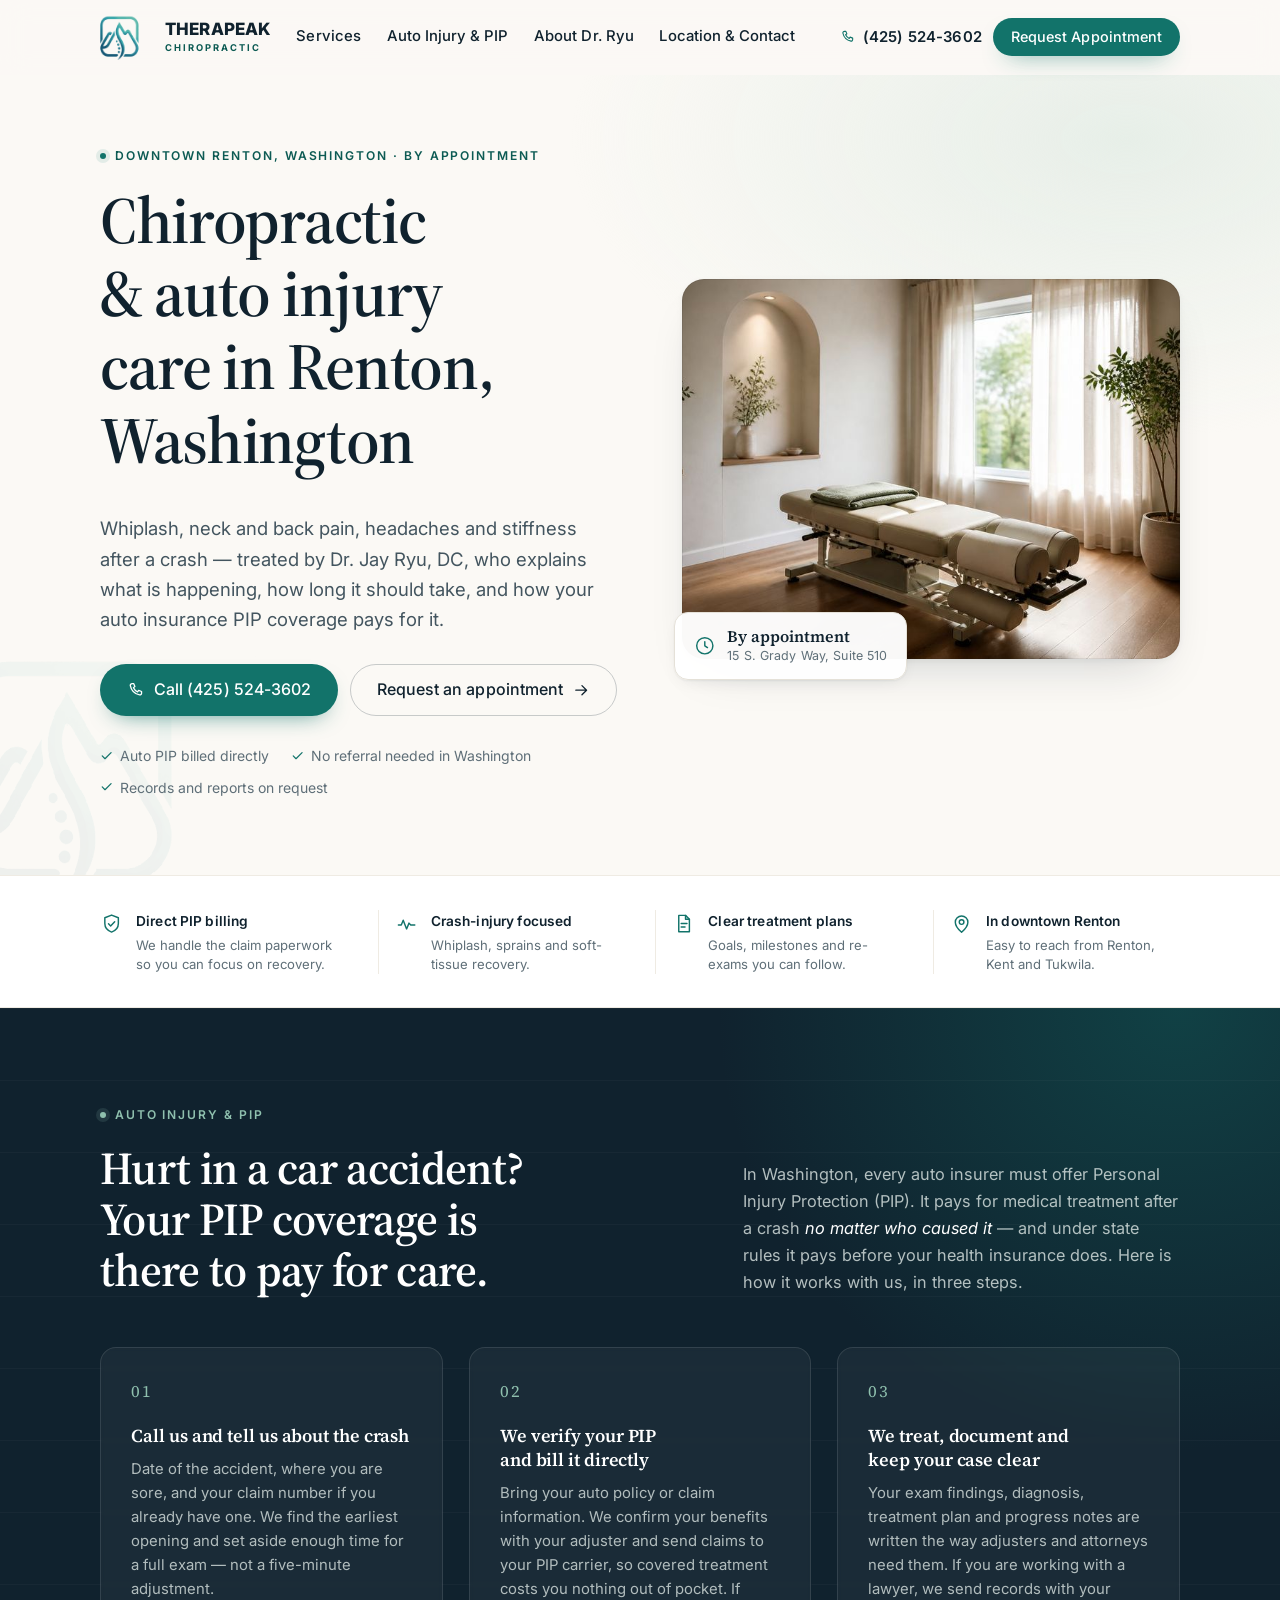
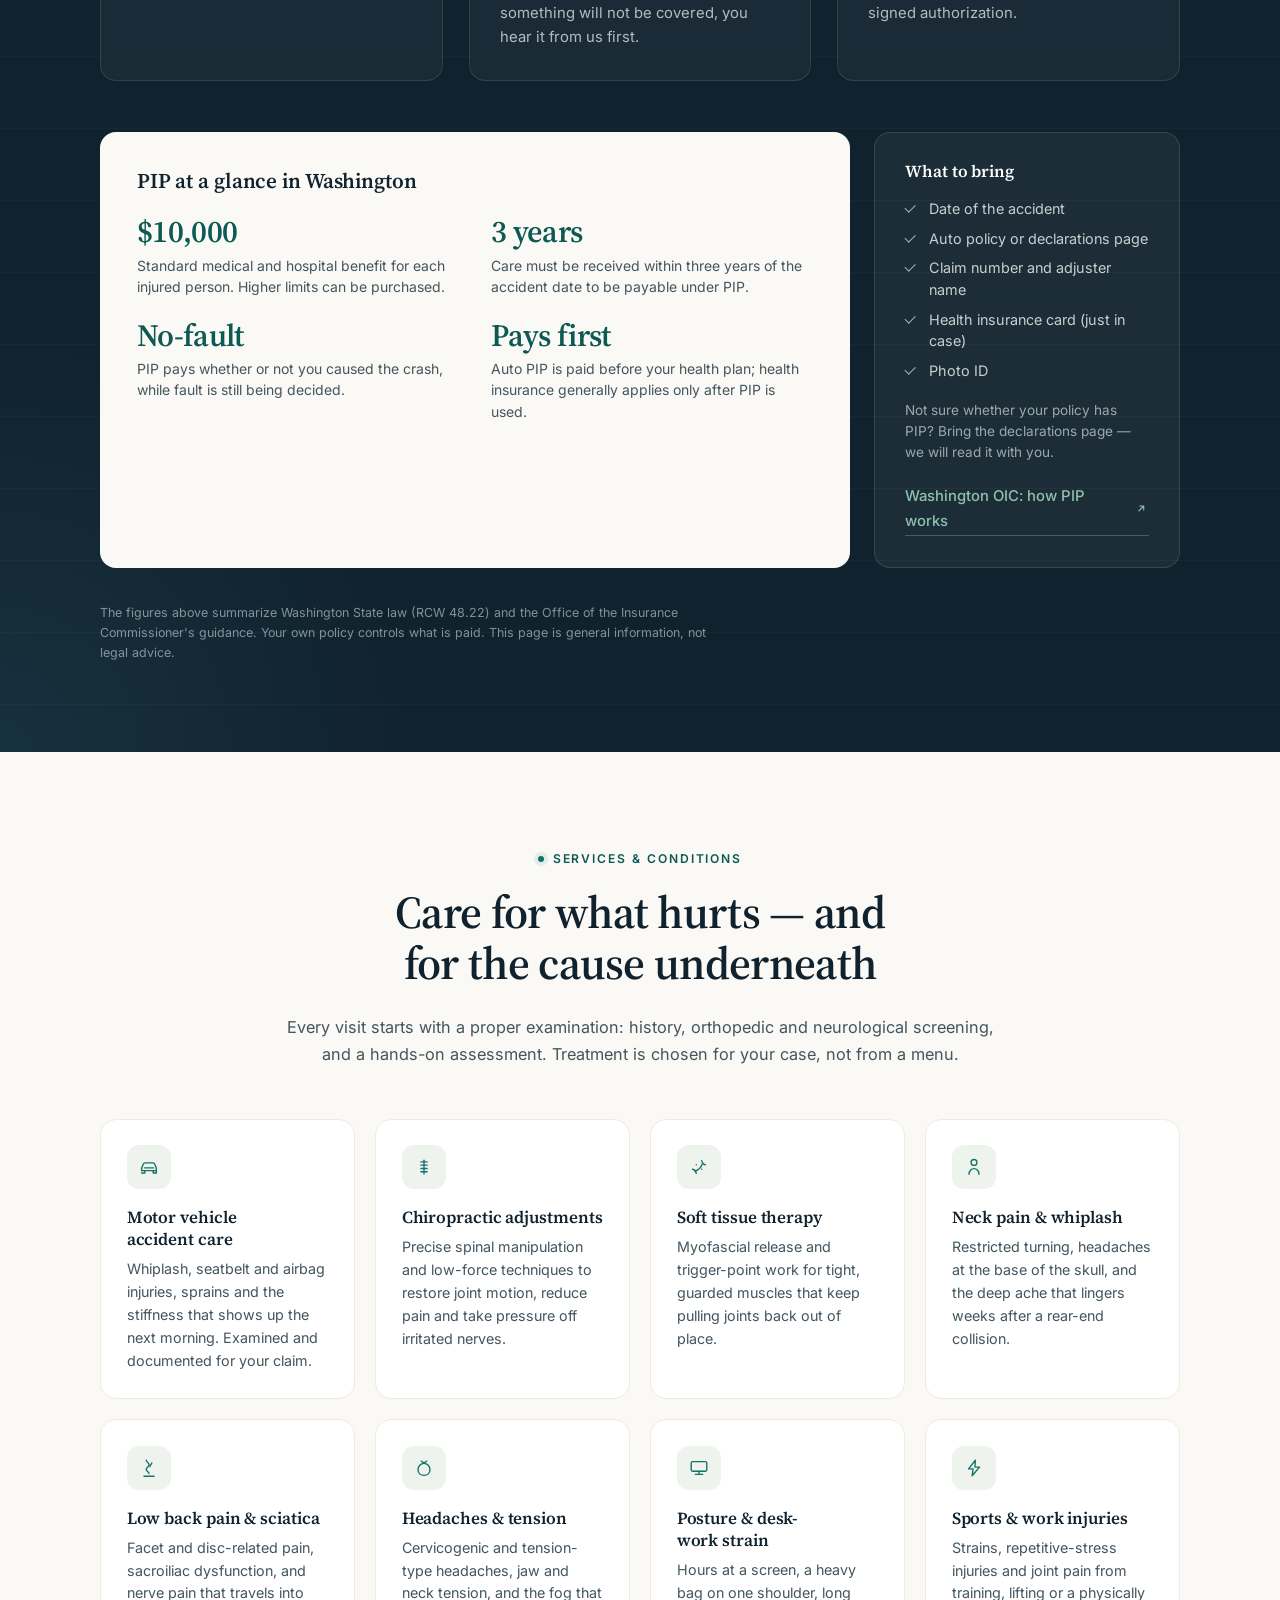
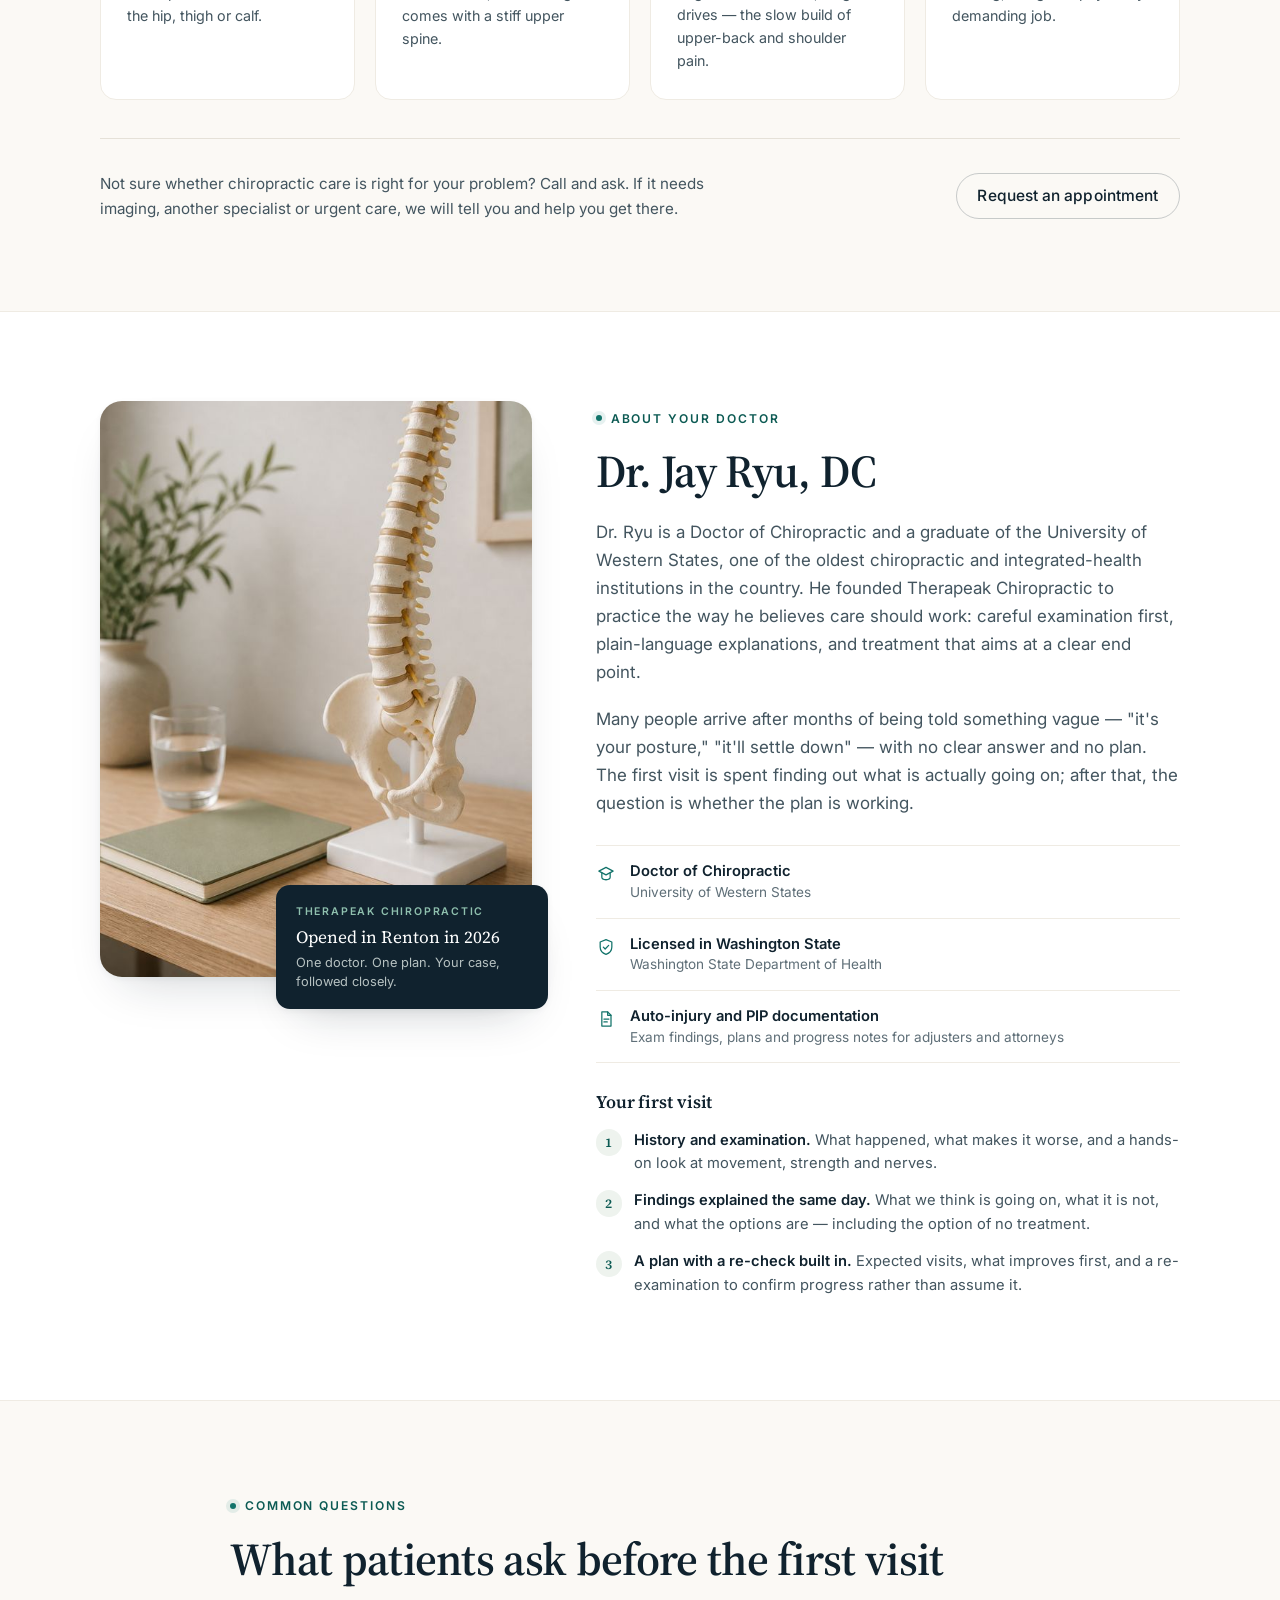
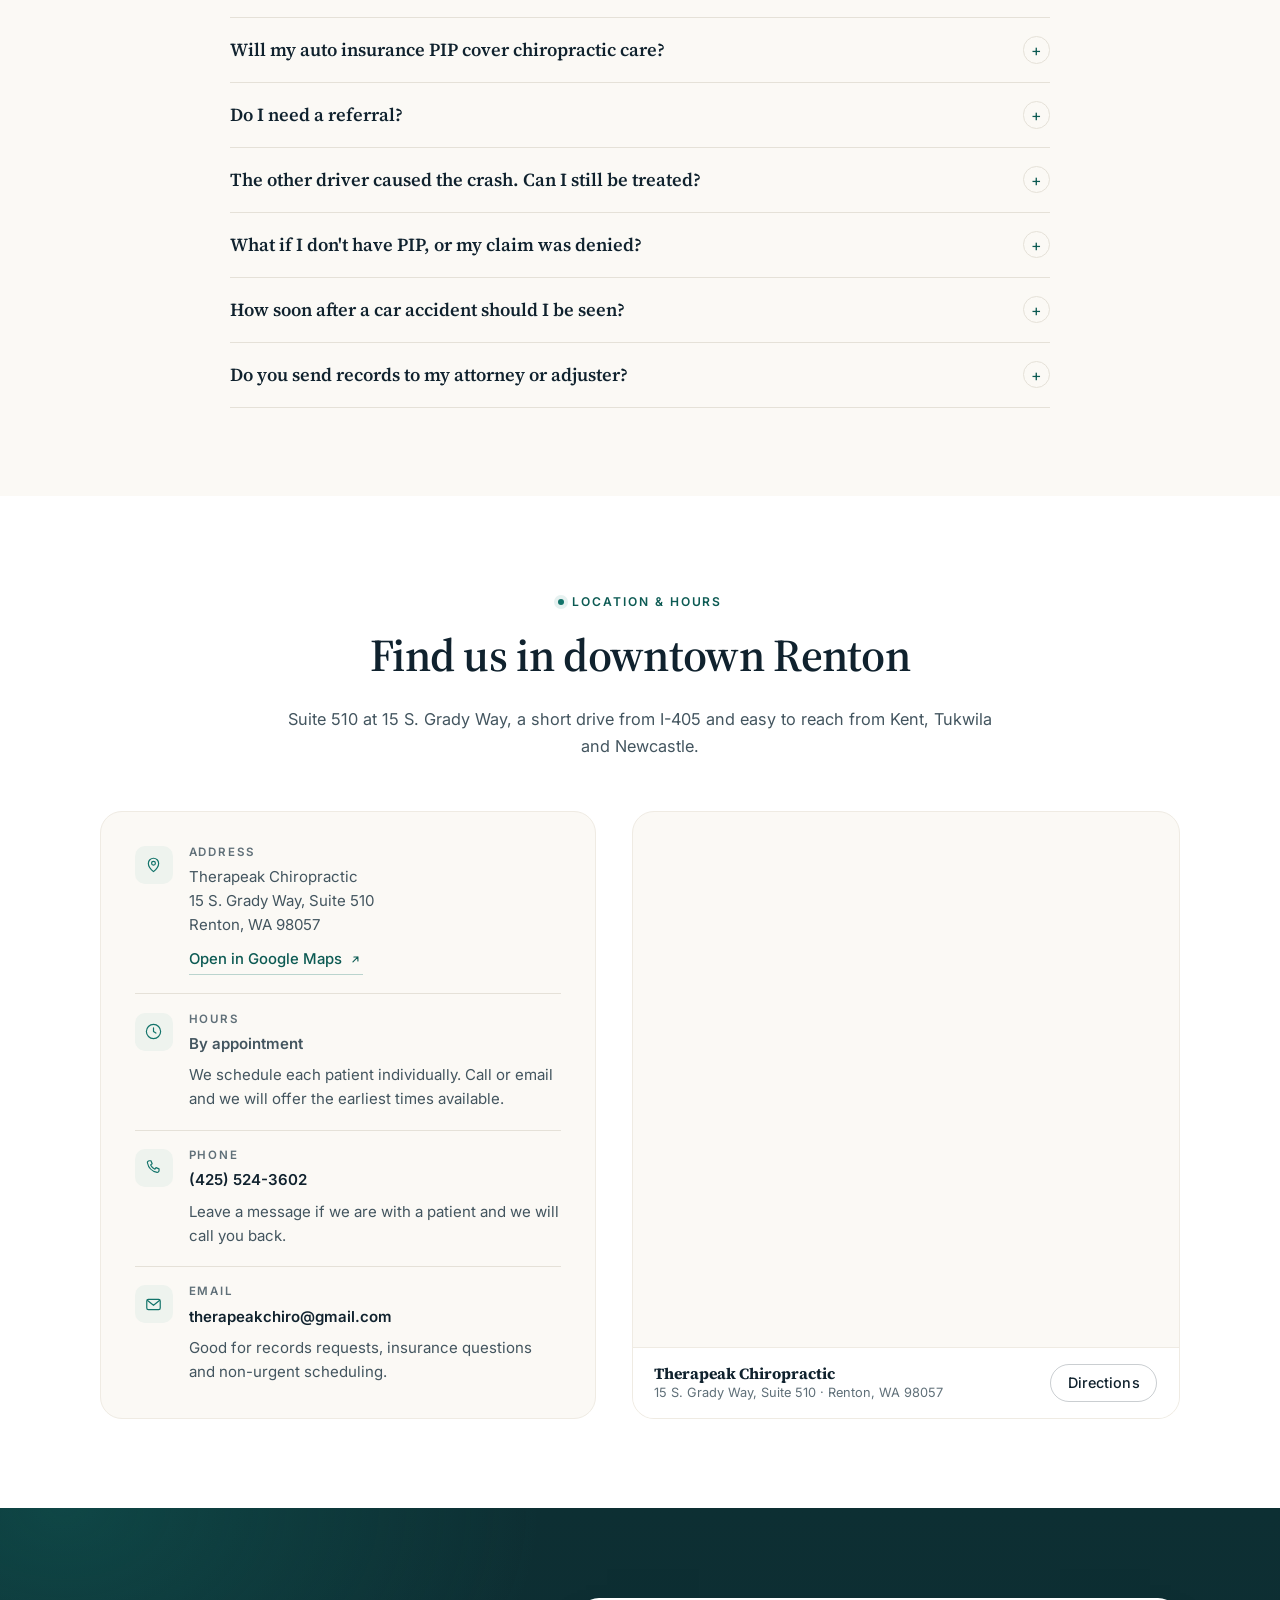
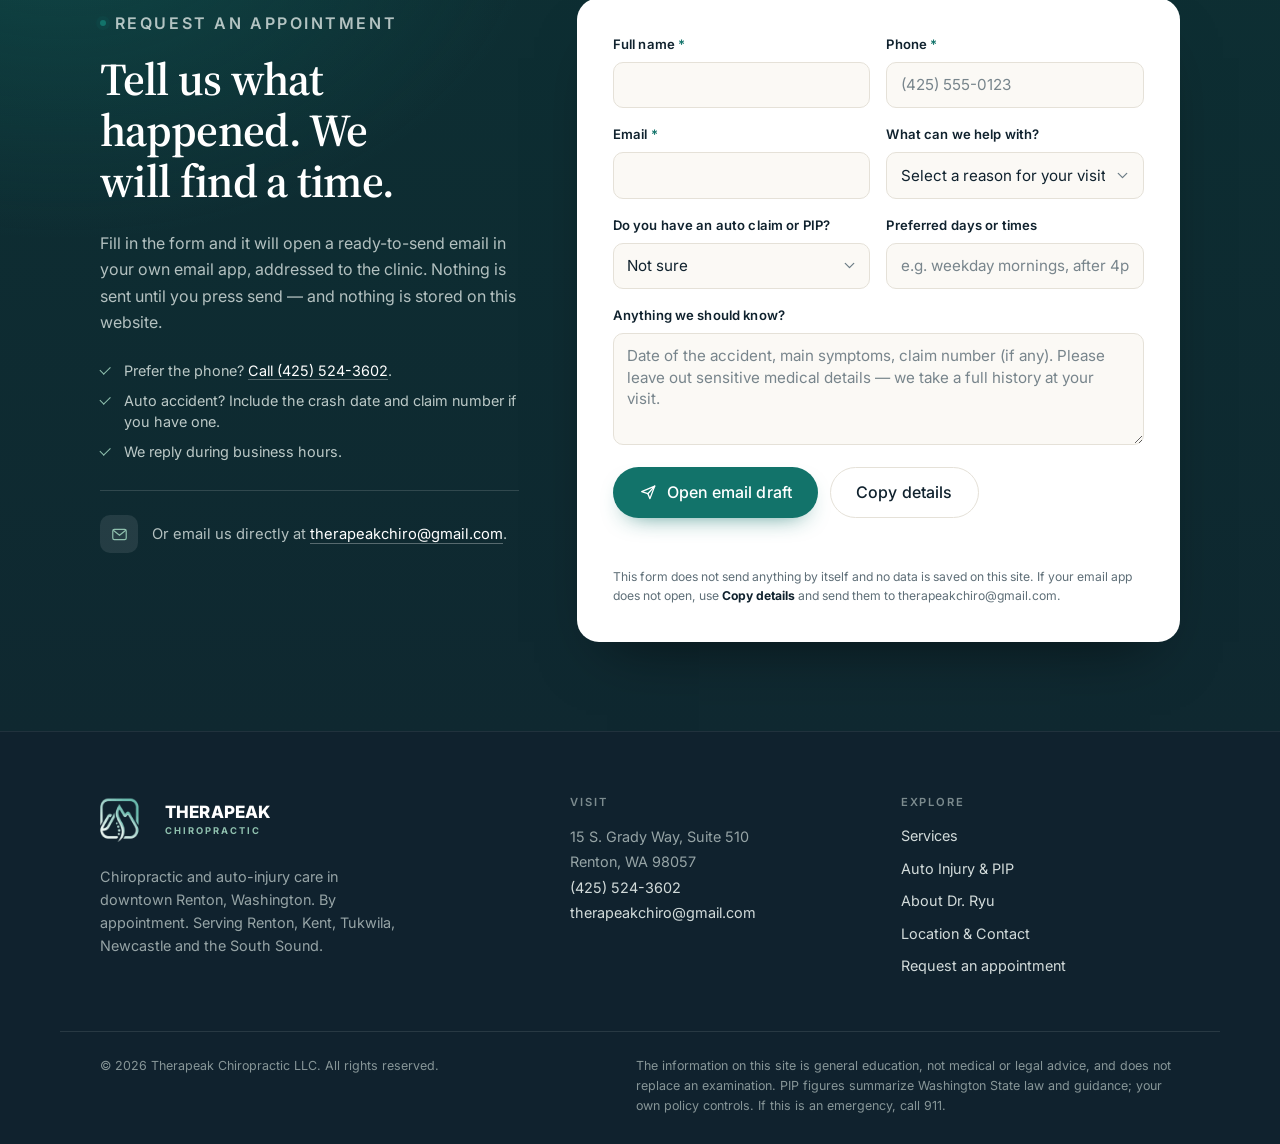
==== index.html @ 091a6dc7 "Use the Therapeak logo across the site - Key the supplied logo off its white background into transpa" ====
<!DOCTYPE html>
<html lang="en">
<head>
  <meta charset="utf-8">
  <script>document.documentElement.classList.add('js');</script>
  <meta name="viewport" content="width=device-width, initial-scale=1">
  <title>Therapeak Chiropractic | Renton, WA Chiropractic &amp; Auto Injury</title>
  <meta name="description" content="Chiropractic care in downtown Renton for whiplash, neck and back pain after a car accident. Auto PIP billed directly. By appointment — call (425) 524-3602.">
  <link rel="canonical" href="https://therapeakchiro.com/">
  <meta name="robots" content="index, follow">
  <meta name="author" content="Therapeak Chiropractic LLC">
  <meta name="theme-color" content="#10222e">

  <!-- Local SEO -->
  <meta name="geo.region" content="US-WA">
  <meta name="geo.placename" content="Renton, Washington">
  <meta name="geo.position" content="47.4692818;-122.215335">
  <meta name="ICBM" content="47.4692818, -122.215335">

  <!-- Open Graph / social -->
  <meta property="og:type" content="website">
  <meta property="og:site_name" content="Therapeak Chiropractic">
  <meta property="og:locale" content="en_US">
  <meta property="og:url" content="https://therapeakchiro.com/">
  <meta property="og:title" content="Therapeak Chiropractic | Renton, WA Chiropractic &amp; Auto Injury">
  <meta property="og:description" content="Whiplash, neck and back pain, headaches — treated in downtown Renton by Dr. Jay Ryu, DC. Auto PIP billed directly. By appointment.">
  <meta property="og:image" content="https://therapeakchiro.com/assets/og-image.jpg">
  <meta property="og:image:width" content="1200">
  <meta property="og:image:height" content="630">
  <meta property="og:image:alt" content="A calm, sunlit treatment room at Therapeak Chiropractic in Renton, Washington.">
  <meta name="twitter:card" content="summary_large_image">
  <meta name="twitter:title" content="Therapeak Chiropractic | Renton, WA">
  <meta name="twitter:description" content="Chiropractic and auto-injury care in downtown Renton. PIP billed directly. By appointment.">
  <meta name="twitter:image" content="https://therapeakchiro.com/assets/og-image.jpg">

  <link rel="icon" href="assets/icon-32.png" sizes="32x32" type="image/png">
  <link rel="icon" href="assets/icon-192.png" sizes="192x192" type="image/png">
  <link rel="apple-touch-icon" sizes="180x180" href="assets/icon-180.png">

  <link rel="preconnect" href="https://fonts.googleapis.com">
  <link rel="preconnect" href="https://fonts.gstatic.com" crossorigin>
  <link href="https://fonts.googleapis.com/css2?family=Inter:wght@400;500;600;700;800&amp;family=Source+Serif+4:opsz,wght@8..60,400;8..60,600&amp;display=swap" rel="stylesheet">
  <link rel="stylesheet" href="styles.css">

  <script type="application/ld+json">
  {
    "@context": "https://schema.org",
    "@graph": [
      {
        "@type": ["Chiropractor", "MedicalBusiness", "LocalBusiness"],
        "@id": "https://therapeakchiro.com/#clinic",
        "name": "Therapeak Chiropractic",
        "legalName": "Therapeak Chiropractic LLC",
        "description": "Chiropractic clinic in downtown Renton, Washington, focused on motor vehicle accident injuries, whiplash recovery, and neck, back and headache relief. Auto insurance PIP claims are billed directly.",
        "url": "https://therapeakchiro.com/",
        "telephone": "+1-425-524-3602",
        "email": "therapeakchiro@gmail.com",
        "image": "https://therapeakchiro.com/assets/og-image.jpg",
        "logo": "https://therapeakchiro.com/assets/logo-full.png",
        "hasMap": "https://www.google.com/maps/search/?api=1&query=15+S+Grady+Way+Suite+510+Renton+WA+98057",
        "address": {
          "@type": "PostalAddress",
          "streetAddress": "15 S. Grady Way, Suite 510",
          "addressLocality": "Renton",
          "addressRegion": "WA",
          "postalCode": "98057",
          "addressCountry": "US"
        },
        "geo": {
          "@type": "GeoCoordinates",
          "latitude": 47.4692818,
          "longitude": -122.215335
        },
        "areaServed": [
          { "@type": "City", "name": "Renton" },
          { "@type": "City", "name": "Kent" },
          { "@type": "City", "name": "Tukwila" },
          { "@type": "City", "name": "Newcastle" },
          { "@type": "City", "name": "SeaTac" }
        ],
        "availableService": [
          { "@type": "MedicalTherapy", "name": "Chiropractic adjustment" },
          { "@type": "MedicalTherapy", "name": "Spinal manipulation" },
          { "@type": "MedicalTherapy", "name": "Soft tissue therapy" },
          { "@type": "MedicalTherapy", "name": "Whiplash and motor vehicle accident injury care" }
        ],
        "founder": {
          "@type": "Person",
          "name": "Jay Ryu",
          "honorificSuffix": "DC",
          "jobTitle": "Doctor of Chiropractic",
          "alumniOf": {
            "@type": "CollegeOrUniversity",
            "name": "University of Western States"
          }
        }
      },
      {
        "@type": "WebSite",
        "@id": "https://therapeakchiro.com/#website",
        "url": "https://therapeakchiro.com/",
        "name": "Therapeak Chiropractic",
        "inLanguage": "en-US",
        "publisher": { "@id": "https://therapeakchiro.com/#clinic" }
      },
      {
        "@type": "FAQPage",
        "@id": "https://therapeakchiro.com/#faq",
        "mainEntity": [
          {
            "@type": "Question",
            "name": "Will my auto insurance PIP cover chiropractic care?",
            "acceptedAnswer": {
              "@type": "Answer",
              "text": "If your auto policy includes Personal Injury Protection, it can pay for chiropractic treatment that is reasonable, necessary and related to the crash, for care received within three years of the accident. Washington law requires insurers to offer PIP, with a standard medical benefit of up to $10,000 per person. We verify your benefits with your adjuster and bill PIP directly, so you are not paying out of pocket for covered care."
            }
          },
          {
            "@type": "Question",
            "name": "Do I need a referral to see a chiropractor in Washington?",
            "acceptedAnswer": {
              "@type": "Answer",
              "text": "No. Washington is a direct-access state, so you can see a Doctor of Chiropractic without a physician referral."
            }
          },
          {
            "@type": "Question",
            "name": "The other driver caused the crash. Can I still be treated?",
            "acceptedAnswer": {
              "@type": "Answer",
              "text": "Yes. PIP is no-fault coverage: it pays for your medical care while fault is still being decided, so treatment does not wait for the other insurance company."
            }
          },
          {
            "@type": "Question",
            "name": "What if I don't have PIP, or my claim was denied?",
            "acceptedAnswer": {
              "@type": "Answer",
              "text": "We will go through the options with you — billing your health insurance, a letter of protection from your attorney, or self-pay — and explain the cost of care before treatment begins."
            }
          },
          {
            "@type": "Question",
            "name": "How soon after a car accident should I be seen?",
            "acceptedAnswer": {
              "@type": "Answer",
              "text": "As soon as you reasonably can. Whiplash symptoms often appear hours or days after a crash, and an early examination helps rule out fracture, nerve involvement and other injuries that need a different kind of care."
            }
          },
          {
            "@type": "Question",
            "name": "Do you send records to my attorney or adjuster?",
            "acceptedAnswer": {
              "@type": "Answer",
              "text": "Yes, with your signed authorization we provide exam findings, treatment plans and progress notes in the format adjusters and attorneys request."
            }
          }
        ]
      }
    ]
  }
  </script>
</head>
<body>
  <a class="skip-link" href="#main">Skip to content</a>

  <header class="site-header" id="top">
    <div class="wrap header-inner">
      <a class="brand" href="#top" aria-label="Therapeak Chiropractic — back to top">
        <img class="brand-mark" src="assets/logo-mark.png" alt="" width="53" height="46" decoding="async">
        <span class="brand-text">
          <span class="brand-name">Therapeak</span>
          <span class="brand-sub">Chiropractic</span>
        </span>
      </a>

      <nav class="nav" id="primary-nav" aria-label="Primary">
        <ul>
          <li><a href="#services">Services</a></li>
          <li><a href="#auto-injury">Auto Injury &amp; PIP</a></li>
          <li><a href="#about">About Dr. Ryu</a></li>
          <li><a href="#location">Location &amp; Contact</a></li>
        </ul>
      </nav>

      <div class="header-actions">
        <a class="header-phone" href="tel:+14255243602" aria-label="Call the clinic at (425) 524-3602">
          <svg viewBox="0 0 24 24" aria-hidden="true" focusable="false"><path d="M6.6 3.5h2.2l1.5 3.8-1.9 1.4a11.3 11.3 0 0 0 5.4 5.4l1.4-1.9 3.8 1.5v2.2a2.3 2.3 0 0 1-2.5 2.3A15.6 15.6 0 0 1 4.3 6a2.3 2.3 0 0 1 2.3-2.5Z"/></svg>
          <span>(425) 524-3602</span>
        </a>
        <a class="btn btn-primary btn-sm" href="#appointment">Request Appointment</a>
        <button class="nav-toggle" type="button" aria-expanded="false" aria-controls="primary-nav">
          <span class="nav-toggle-bars" aria-hidden="true"></span>
          <span class="visually-hidden">Menu</span>
        </button>
      </div>
    </div>
  </header>

  <main id="main">
    <!-- Hero -->
    <section class="hero" aria-labelledby="hero-title">
      <img class="hero-mark" src="assets/logo-mark.png" alt="" aria-hidden="true" width="512" height="440" decoding="async">
      <div class="wrap hero-grid">
        <div class="hero-copy">
          <p class="eyebrow"><span class="eyebrow-dot" aria-hidden="true"></span>Downtown Renton, Washington · By appointment</p>
          <h1 id="hero-title">Chiropractic &amp; auto injury care in Renton, Washington</h1>
          <p class="hero-lede">Whiplash, neck and back pain, headaches and stiffness after a crash — treated by Dr. Jay Ryu, DC, who explains what is happening, how long it should take, and how your auto insurance PIP coverage pays for it.</p>
          <div class="hero-actions">
            <a class="btn btn-primary btn-lg" href="tel:+14255243602">
              <svg viewBox="0 0 24 24" aria-hidden="true" focusable="false"><path d="M6.6 3.5h2.2l1.5 3.8-1.9 1.4a11.3 11.3 0 0 0 5.4 5.4l1.4-1.9 3.8 1.5v2.2a2.3 2.3 0 0 1-2.5 2.3A15.6 15.6 0 0 1 4.3 6a2.3 2.3 0 0 1 2.3-2.5Z"/></svg>
              Call (425) 524-3602
            </a>
            <a class="btn btn-outline btn-lg" href="#appointment">
              Request an appointment
              <svg viewBox="0 0 24 24" aria-hidden="true" focusable="false"><path d="M5 12h13m-5-6 6 6-6 6"/></svg>
            </a>
          </div>
          <ul class="hero-points">
            <li>
              <svg viewBox="0 0 24 24" aria-hidden="true" focusable="false"><path d="m4 12.5 5 5 11-11"/></svg>
              Auto PIP billed directly
            </li>
            <li>
              <svg viewBox="0 0 24 24" aria-hidden="true" focusable="false"><path d="m4 12.5 5 5 11-11"/></svg>
              No referral needed in Washington
            </li>
            <li>
              <svg viewBox="0 0 24 24" aria-hidden="true" focusable="false"><path d="m4 12.5 5 5 11-11"/></svg>
              Records and reports on request
            </li>
          </ul>
        </div>

        <div class="hero-visual">
          <figure class="hero-figure">
            <img
              src="assets/hero-clinic-1400.jpg"
              srcset="assets/hero-clinic-800.jpg 800w, assets/hero-clinic-1400.jpg 1400w"
              sizes="(max-width: 960px) 92vw, 46vw"
              width="1400" height="933"
              alt="A calm, sunlit chiropractic treatment room at Therapeak Chiropractic in Renton, Washington."
              fetchpriority="high" decoding="async">
          </figure>
          <div class="hero-badge">
            <svg viewBox="0 0 24 24" aria-hidden="true" focusable="false"><circle cx="12" cy="12" r="9"/><path d="M12 7.5V12l3 2"/></svg>
            <div>
              <strong>By appointment</strong>
              <span>15 S. Grady Way, Suite 510</span>
            </div>
          </div>
        </div>
      </div>
    </section>

    <!-- Trust strip -->
    <section class="trust" aria-label="Why patients choose Therapeak">
      <div class="wrap trust-grid">
        <div class="trust-item">
          <svg viewBox="0 0 24 24" aria-hidden="true" focusable="false"><path d="M12 3.2 5 6v6c0 4.2 2.9 7.4 7 8.8 4.1-1.4 7-4.6 7-8.8V6l-7-2.8Z"/><path d="m8.8 12.2 2.2 2.2 4.2-4.4"/></svg>
          <div>
            <strong>Direct PIP billing</strong>
            <span>We handle the claim paperwork so you can focus on recovery.</span>
          </div>
        </div>
        <div class="trust-item">
          <svg viewBox="0 0 24 24" aria-hidden="true" focusable="false"><path d="M3.5 13.5h3l2-5 3.5 9 2.5-6 1.8 2h4.2"/></svg>
          <div>
            <strong>Crash-injury focused</strong>
            <span>Whiplash, sprains and soft-tissue recovery.</span>
          </div>
        </div>
        <div class="trust-item">
          <svg viewBox="0 0 24 24" aria-hidden="true" focusable="false"><path d="M7 3.5h7l4 4v13H7z"/><path d="M14 3.5v4h4M9.5 12h6M9.5 15.5h4"/></svg>
          <div>
            <strong>Clear treatment plans</strong>
            <span>Goals, milestones and re-exams you can follow.</span>
          </div>
        </div>
        <div class="trust-item">
          <svg viewBox="0 0 24 24" aria-hidden="true" focusable="false"><path d="M12 21s6.5-5.6 6.5-10.4A6.5 6.5 0 0 0 5.5 10.6C5.5 15.4 12 21 12 21Z"/><circle cx="12" cy="10.4" r="2.4"/></svg>
          <div>
            <strong>In downtown Renton</strong>
            <span>Easy to reach from Renton, Kent and Tukwila.</span>
          </div>
        </div>
      </div>
    </section>

    <!-- Auto injury & PIP -->
    <section class="pip" id="auto-injury" aria-labelledby="pip-title">
      <div class="wrap">
        <div class="pip-head">
          <div>
            <p class="eyebrow eyebrow-light"><span class="eyebrow-dot" aria-hidden="true"></span>Auto injury &amp; PIP</p>
            <h2 id="pip-title">Hurt in a car accident? Your PIP coverage is there to pay for care.</h2>
          </div>
          <p class="pip-lede">In Washington, every auto insurer must offer Personal Injury Protection (PIP). It pays for medical treatment after a crash <em>no matter who caused it</em> — and under state rules it pays before your health insurance does. Here is how it works with us, in three steps.</p>
        </div>

        <ol class="steps">
          <li class="step">
            <span class="step-num">01</span>
            <h3>Call us and tell us about the crash</h3>
            <p>Date of the accident, where you are sore, and your claim number if you already have one. We find the earliest opening and set aside enough time for a full exam — not a five-minute adjustment.</p>
          </li>
          <li class="step">
            <span class="step-num">02</span>
            <h3>We verify your PIP and bill it directly</h3>
            <p>Bring your auto policy or claim information. We confirm your benefits with your adjuster and send claims to your PIP carrier, so covered treatment costs you nothing out of pocket. If something will not be covered, you hear it from us first.</p>
          </li>
          <li class="step">
            <span class="step-num">03</span>
            <h3>We treat, document and keep your case clear</h3>
            <p>Your exam findings, diagnosis, treatment plan and progress notes are written the way adjusters and attorneys need them. If you are working with a lawyer, we send records with your signed authorization.</p>
          </li>
        </ol>

        <div class="pip-facts">
          <div class="pip-facts-main">
            <h3>PIP at a glance in Washington</h3>
            <dl class="facts">
              <div>
                <dt>$10,000</dt>
                <dd>Standard medical and hospital benefit for each injured person. Higher limits can be purchased.</dd>
              </div>
              <div>
                <dt>3 years</dt>
                <dd>Care must be received within three years of the accident date to be payable under PIP.</dd>
              </div>
              <div>
                <dt>No-fault</dt>
                <dd>PIP pays whether or not you caused the crash, while fault is still being decided.</dd>
              </div>
              <div>
                <dt>Pays first</dt>
                <dd>Auto PIP is paid before your health plan; health insurance generally applies only after PIP is used.</dd>
              </div>
            </dl>
          </div>
          <aside class="pip-side">
            <h3>What to bring</h3>
            <ul class="check-list">
              <li>Date of the accident</li>
              <li>Auto policy or declarations page</li>
              <li>Claim number and adjuster name</li>
              <li>Health insurance card (just in case)</li>
              <li>Photo ID</li>
            </ul>
            <p class="pip-note">Not sure whether your policy has PIP? Bring the declarations page — we will read it with you.</p>
            <a class="link-arrow" href="https://www.insurance.wa.gov/insurance-resources/auto-insurance/how-auto-insurance-works/personal-injury-protection-pip" target="_blank" rel="noopener">
              Washington OIC: how PIP works
              <svg viewBox="0 0 24 24" aria-hidden="true" focusable="false"><path d="M8 16 16 8M9.5 8H16v6.5"/></svg>
            </a>
          </aside>
        </div>
        <p class="fineprint">The figures above summarize Washington State law (RCW 48.22) and the Office of the Insurance Commissioner's guidance. Your own policy controls what is paid. This page is general information, not legal advice.</p>
      </div>
    </section>

    <!-- Services -->
    <section class="services" id="services" aria-labelledby="services-title">
      <div class="wrap">
        <div class="section-head">
          <p class="eyebrow"><span class="eyebrow-dot" aria-hidden="true"></span>Services &amp; conditions</p>
          <h2 id="services-title">Care for what hurts — and for the cause underneath</h2>
          <p class="section-lede">Every visit starts with a proper examination: history, orthopedic and neurological screening, and a hands-on assessment. Treatment is chosen for your case, not from a menu.</p>
        </div>

        <div class="card-grid">
          <article class="service-card">
            <span class="icon-box" aria-hidden="true">
              <svg viewBox="0 0 24 24"><path d="M4 16v-3l1.8-4.2A2 2 0 0 1 7.6 7.5h8.8a2 2 0 0 1 1.8 1.3L20 13v3"/><path d="M4 16h16v2.5h-3.4V16M7.4 16v2.5H4"/><path d="M7 13h10"/></svg>
            </span>
            <h3>Motor vehicle accident care</h3>
            <p>Whiplash, seatbelt and airbag injuries, sprains and the stiffness that shows up the next morning. Examined and documented for your claim.</p>
          </article>

          <article class="service-card">
            <span class="icon-box" aria-hidden="true">
              <svg viewBox="0 0 24 24"><path d="M12 4.5v15"/><path d="M8.6 6.4h6.8M8.6 10h6.8M8.6 13.6h6.8M8.6 17.2h6.8"/></svg>
            </span>
            <h3>Chiropractic adjustments</h3>
            <p>Precise spinal manipulation and low-force techniques to restore joint motion, reduce pain and take pressure off irritated nerves.</p>
          </article>

          <article class="service-card">
            <span class="icon-box" aria-hidden="true">
              <svg viewBox="0 0 24 24"><path d="M5 14.5c2.5.4 3.6 2 4 4.5"/><path d="M19 9.5c-2.5-.4-3.6-2-4-4.5"/><path d="M7.5 16.5c3.5-1 6.5-3.6 8-7.5"/><path d="M9 9.5h.01M15 14.5h.01"/></svg>
            </span>
            <h3>Soft tissue therapy</h3>
            <p>Myofascial release and trigger-point work for tight, guarded muscles that keep pulling joints back out of place.</p>
          </article>

          <article class="service-card">
            <span class="icon-box" aria-hidden="true">
              <svg viewBox="0 0 24 24"><circle cx="12" cy="7" r="3.2"/><path d="M6.5 20c0-3.6 2.5-6.2 5.5-6.2s5.5 2.6 5.5 6.2"/></svg>
            </span>
            <h3>Neck pain &amp; whiplash</h3>
            <p>Restricted turning, headaches at the base of the skull, and the deep ache that lingers weeks after a rear-end collision.</p>
          </article>

          <article class="service-card">
            <span class="icon-box" aria-hidden="true">
              <svg viewBox="0 0 24 24"><path d="M9 3.5c0 2 3 2.6 3 5s-3 3-3 5 3 3 3 4.5"/><path d="M15 6.5c0 1.6-2 2-2 4"/><path d="M6.5 21h11"/></svg>
            </span>
            <h3>Low back pain &amp; sciatica</h3>
            <p>Facet and disc-related pain, sacroiliac dysfunction, and nerve pain that travels into the hip, thigh or calf.</p>
          </article>

          <article class="service-card">
            <span class="icon-box" aria-hidden="true">
              <svg viewBox="0 0 24 24"><path d="M12 20c-4 0-6.5-2.6-6.5-6.2C5.5 9.8 8.4 7 12 7s6.5 2.8 6.5 6.8C18.5 17.4 16 20 12 20Z"/><path d="M9 4.5c.8.9 1.8 1.4 3 1.4s2.2-.5 3-1.4"/></svg>
            </span>
            <h3>Headaches &amp; tension</h3>
            <p>Cervicogenic and tension-type headaches, jaw and neck tension, and the fog that comes with a stiff upper spine.</p>
          </article>

          <article class="service-card">
            <span class="icon-box" aria-hidden="true">
              <svg viewBox="0 0 24 24"><rect x="3.5" y="5" width="17" height="10.5" rx="1.6"/><path d="M8 19h8M12 15.5V19"/></svg>
            </span>
            <h3>Posture &amp; desk-work strain</h3>
            <p>Hours at a screen, a heavy bag on one shoulder, long drives — the slow build of upper-back and shoulder pain.</p>
          </article>

          <article class="service-card">
            <span class="icon-box" aria-hidden="true">
              <svg viewBox="0 0 24 24"><path d="M13.5 3.5 6 13h5l-1 7.5L18 11h-5z"/></svg>
            </span>
            <h3>Sports &amp; work injuries</h3>
            <p>Strains, repetitive-stress injuries and joint pain from training, lifting or a physically demanding job.</p>
          </article>
        </div>

        <div class="services-foot">
          <p>Not sure whether chiropractic care is right for your problem? Call and ask. If it needs imaging, another specialist or urgent care, we will tell you and help you get there.</p>
          <a class="btn btn-outline" href="#appointment">Request an appointment</a>
        </div>
      </div>
    </section>

    <!-- About -->
    <section class="about" id="about" aria-labelledby="about-title">
      <div class="wrap about-grid">
        <div class="about-visual">
          <figure>
            <img
              src="assets/spine-model-900.jpg"
              srcset="assets/spine-model-600.jpg 600w, assets/spine-model-900.jpg 900w"
              sizes="(max-width: 900px) 88vw, 38vw"
              width="900" height="1350"
              alt="An anatomical spine model, a notebook and a glass of water on a light oak desk."
              loading="lazy" decoding="async">
          </figure>
          <div class="about-card">
            <p class="about-card-kicker">Therapeak Chiropractic</p>
            <p class="about-card-line">Opened in Renton in 2026</p>
            <p class="about-card-sub">One doctor. One plan. Your case, followed closely.</p>
          </div>
        </div>

        <div class="about-copy">
          <p class="eyebrow"><span class="eyebrow-dot" aria-hidden="true"></span>About your doctor</p>
          <h2 id="about-title">Dr. Jay Ryu, DC</h2>
          <p class="about-lede">Dr. Ryu is a Doctor of Chiropractic and a graduate of the University of Western States, one of the oldest chiropractic and integrated-health institutions in the country. He founded Therapeak Chiropractic to practice the way he believes care should work: careful examination first, plain-language explanations, and treatment that aims at a clear end point.</p>
          <p>Many people arrive after months of being told something vague — "it's your posture," "it'll settle down" — with no clear answer and no plan. The first visit is spent finding out what is actually going on; after that, the question is whether the plan is working.</p>

          <ul class="cred-list">
            <li>
              <svg viewBox="0 0 24 24" aria-hidden="true" focusable="false"><path d="M12 4 3.5 8.5 12 13l8.5-4.5L12 4Z"/><path d="M7 10.6V16c0 1.6 2.2 2.9 5 2.9s5-1.3 5-2.9v-5.4"/></svg>
              <div>
                <strong>Doctor of Chiropractic</strong>
                <span>University of Western States</span>
              </div>
            </li>
            <li>
              <svg viewBox="0 0 24 24" aria-hidden="true" focusable="false"><path d="M12 3.2 5 6v6c0 4.2 2.9 7.4 7 8.8 4.1-1.4 7-4.6 7-8.8V6l-7-2.8Z"/><path d="m8.8 12.2 2.2 2.2 4.2-4.4"/></svg>
              <div>
                <strong>Licensed in Washington State</strong>
                <span>Washington State Department of Health</span>
              </div>
            </li>
            <li>
              <svg viewBox="0 0 24 24" aria-hidden="true" focusable="false"><path d="M7 3.5h7l4 4v13H7z"/><path d="M14 3.5v4h4M9.5 12h6M9.5 15.5h4"/></svg>
              <div>
                <strong>Auto-injury and PIP documentation</strong>
                <span>Exam findings, plans and progress notes for adjusters and attorneys</span>
              </div>
            </li>
          </ul>

          <h3 class="first-visit-title">Your first visit</h3>
          <ol class="mini-steps">
            <li><strong>History and examination.</strong> What happened, what makes it worse, and a hands-on look at movement, strength and nerves.</li>
            <li><strong>Findings explained the same day.</strong> What we think is going on, what it is not, and what the options are — including the option of no treatment.</li>
            <li><strong>A plan with a re-check built in.</strong> Expected visits, what improves first, and a re-examination to confirm progress rather than assume it.</li>
          </ol>
        </div>
      </div>
    </section>

    <!-- FAQ -->
    <section class="faq" aria-labelledby="faq-title">
      <div class="wrap faq-wrap">
        <div class="section-head section-head-left">
          <p class="eyebrow"><span class="eyebrow-dot" aria-hidden="true"></span>Common questions</p>
          <h2 id="faq-title">What patients ask before the first visit</h2>
        </div>

        <div class="faq-list">
          <details>
            <summary>Will my auto insurance PIP cover chiropractic care?</summary>
            <p>If your policy includes Personal Injury Protection, it can pay for chiropractic treatment that is reasonable, necessary and related to the crash, for care received within three years of the accident. Washington insurers must offer PIP, with a standard medical benefit of up to $10,000 per person. We verify benefits with your adjuster and bill PIP directly, so covered care does not come out of your pocket.</p>
          </details>
          <details>
            <summary>Do I need a referral?</summary>
            <p>No. Washington is a direct-access state — you can see a chiropractor without a physician referral. If your case turns out to need imaging or another specialist, we will say so and refer you.</p>
          </details>
          <details>
            <summary>The other driver caused the crash. Can I still be treated?</summary>
            <p>Yes. PIP is no-fault coverage. It pays for your care while fault is still being worked out, so treatment does not wait on the other insurance company.</p>
          </details>
          <details>
            <summary>What if I don't have PIP, or my claim was denied?</summary>
            <p>We will go through the options with you — billing your health insurance, a letter of protection from your attorney, or self-pay — and explain the cost of care before treatment begins.</p>
          </details>
          <details>
            <summary>How soon after a car accident should I be seen?</summary>
            <p>As soon as you reasonably can. Whiplash symptoms often appear hours or days after a crash, and an early exam helps rule out fracture, nerve involvement and other injuries that need a different kind of care.</p>
          </details>
          <details>
            <summary>Do you send records to my attorney or adjuster?</summary>
            <p>Yes, with your signed authorization we provide exam findings, treatment plans and progress notes in the format adjusters and attorneys ask for.</p>
          </details>
        </div>
      </div>
    </section>

    <!-- Location & contact -->
    <section class="location" id="location" aria-labelledby="location-title">
      <div class="wrap">
        <div class="section-head">
          <p class="eyebrow"><span class="eyebrow-dot" aria-hidden="true"></span>Location &amp; hours</p>
          <h2 id="location-title">Find us in downtown Renton</h2>
          <p class="section-lede">Suite 510 at 15 S. Grady Way, a short drive from I-405 and easy to reach from Kent, Tukwila and Newcastle.</p>
        </div>

        <div class="location-grid">
          <div class="info-card">
            <div class="info-block">
              <span class="icon-box icon-box-sm" aria-hidden="true">
                <svg viewBox="0 0 24 24"><path d="M12 21s6.5-5.6 6.5-10.4A6.5 6.5 0 0 0 5.5 10.6C5.5 15.4 12 21 12 21Z"/><circle cx="12" cy="10.4" r="2.4"/></svg>
              </span>
              <div>
                <h3>Address</h3>
                <address>
                  Therapeak Chiropractic<br>
                  15 S. Grady Way, Suite 510<br>
                  Renton, WA 98057
                </address>
                <a class="link-arrow" href="https://www.google.com/maps/search/?api=1&amp;query=15+S+Grady+Way+Suite+510+Renton+WA+98057" target="_blank" rel="noopener">
                  Open in Google Maps
                  <svg viewBox="0 0 24 24" aria-hidden="true" focusable="false"><path d="M8 16 16 8M9.5 8H16v6.5"/></svg>
                </a>
              </div>
            </div>

            <div class="info-block">
              <span class="icon-box icon-box-sm" aria-hidden="true">
                <svg viewBox="0 0 24 24"><circle cx="12" cy="12" r="9"/><path d="M12 7.5V12l3 2"/></svg>
              </span>
              <div>
                <h3>Hours</h3>
                <p class="info-strong">By appointment</p>
                <p>We schedule each patient individually. Call or email and we will offer the earliest times available.</p>
              </div>
            </div>

            <div class="info-block">
              <span class="icon-box icon-box-sm" aria-hidden="true">
                <svg viewBox="0 0 24 24"><path d="M6.6 3.5h2.2l1.5 3.8-1.9 1.4a11.3 11.3 0 0 0 5.4 5.4l1.4-1.9 3.8 1.5v2.2a2.3 2.3 0 0 1-2.5 2.3A15.6 15.6 0 0 1 4.3 6a2.3 2.3 0 0 1 2.3-2.5Z"/></svg>
              </span>
              <div>
                <h3>Phone</h3>
                <p><a class="info-strong" href="tel:+14255243602">(425) 524-3602</a></p>
                <p>Leave a message if we are with a patient and we will call you back.</p>
              </div>
            </div>

            <div class="info-block">
              <span class="icon-box icon-box-sm" aria-hidden="true">
                <svg viewBox="0 0 24 24"><rect x="3.5" y="5.5" width="17" height="13" rx="2"/><path d="m4.5 7 7.5 6 7.5-6"/></svg>
              </span>
              <div>
                <h3>Email</h3>
                <p><a class="info-strong" href="mailto:therapeakchiro@gmail.com">therapeakchiro@gmail.com</a></p>
                <p>Good for records requests, insurance questions and non-urgent scheduling.</p>
              </div>
            </div>
          </div>

          <div class="map-card">
            <iframe
              title="Map showing Therapeak Chiropractic at 15 S. Grady Way, Suite 510, Renton, WA"
              src="https://www.openstreetmap.org/export/embed.html?bbox=-122.2220%2C47.4645%2C-122.2080%2C47.4740&amp;layer=mapnik&amp;marker=47.4692818%2C-122.215335"
              loading="lazy" referrerpolicy="no-referrer-when-downgrade"></iframe>
            <div class="map-foot">
              <div>
                <strong>Therapeak Chiropractic</strong>
                <span>15 S. Grady Way, Suite 510 · Renton, WA 98057</span>
              </div>
              <a class="btn btn-outline btn-sm" href="https://www.google.com/maps/dir/?api=1&amp;destination=15+S+Grady+Way+Suite+510+Renton+WA+98057" target="_blank" rel="noopener">Directions</a>
            </div>
          </div>
        </div>
      </div>
    </section>

    <!-- Appointment request -->
    <section class="appointment" id="appointment" aria-labelledby="appointment-title">
      <div class="wrap appointment-grid">
        <div class="appointment-copy">
          <p class="eyebrow"><span class="eyebrow-dot" aria-hidden="true"></span>Request an appointment</p>
          <h2 id="appointment-title">Tell us what happened. We will find a time.</h2>
          <p>Fill in the form and it will open a ready-to-send email in your own email app, addressed to the clinic. Nothing is sent until you press send — and nothing is stored on this website.</p>
          <ul class="check-list check-list-light">
            <li>Prefer the phone? <a href="tel:+14255243602">Call (425) 524-3602</a>.</li>
            <li>Auto accident? Include the crash date and claim number if you have one.</li>
            <li>We reply during business hours.</li>
          </ul>
          <div class="appointment-alt">
            <span class="icon-box icon-box-sm" aria-hidden="true">
              <svg viewBox="0 0 24 24"><rect x="3.5" y="5.5" width="17" height="13" rx="2"/><path d="m4.5 7 7.5 6 7.5-6"/></svg>
            </span>
            <p>Or email us directly at <a href="mailto:therapeakchiro@gmail.com">therapeakchiro@gmail.com</a>.</p>
          </div>
        </div>

        <form class="appointment-form" id="appointment-form" novalidate>
          <div class="field-row">
            <div class="field">
              <label for="name">Full name <span class="req" aria-hidden="true">*</span></label>
              <input type="text" id="name" name="name" autocomplete="name" required>
            </div>
            <div class="field">
              <label for="phone">Phone <span class="req" aria-hidden="true">*</span></label>
              <input type="tel" id="phone" name="phone" autocomplete="tel" inputmode="tel" required placeholder="(425) 555-0123">
            </div>
          </div>

          <div class="field-row">
            <div class="field">
              <label for="email">Email <span class="req" aria-hidden="true">*</span></label>
              <input type="email" id="email" name="email" autocomplete="email" required>
            </div>
            <div class="field">
              <label for="reason">What can we help with?</label>
              <select id="reason" name="reason">
                <option value="">Select a reason for your visit</option>
                <option value="Auto accident / whiplash">Auto accident / whiplash</option>
                <option value="Neck pain">Neck pain</option>
                <option value="Back pain / sciatica">Back pain / sciatica</option>
                <option value="Headaches">Headaches</option>
                <option value="New patient exam">New patient exam</option>
                <option value="Something else">Something else</option>
              </select>
            </div>
          </div>

          <div class="field-row">
            <div class="field">
              <label for="pip">Do you have an auto claim or PIP?</label>
              <select id="pip" name="pip">
                <option value="Not sure">Not sure</option>
                <option value="Yes — auto claim / PIP">Yes — auto claim / PIP</option>
                <option value="No">No</option>
              </select>
            </div>
            <div class="field">
              <label for="preferred">Preferred days or times</label>
              <input type="text" id="preferred" name="preferred" placeholder="e.g. weekday mornings, after 4pm">
            </div>
          </div>

          <div class="field">
            <label for="message">Anything we should know?</label>
            <textarea id="message" name="message" rows="4" placeholder="Date of the accident, main symptoms, claim number (if any). Please leave out sensitive medical details — we take a full history at your visit."></textarea>
          </div>

          <div class="form-actions">
            <button class="btn btn-primary btn-lg" type="submit">
              <svg viewBox="0 0 24 24" aria-hidden="true" focusable="false"><path d="M3.5 11.2 20.5 4l-6.2 16.4-2.7-6.4z"/><path d="M11.6 14 20.5 4"/></svg>
              Open email draft
            </button>
            <button class="btn btn-ghost btn-lg" type="button" id="copy-details">Copy details</button>
          </div>

          <p class="form-status" id="form-status" role="status" aria-live="polite"></p>
          <p class="fineprint fineprint-light">This form does not send anything by itself and no data is saved on this site. If your email app does not open, use <strong>Copy details</strong> and send them to therapeakchiro@gmail.com.</p>
        </form>
      </div>
    </section>
  </main>

  <footer class="site-footer">
    <div class="wrap footer-grid">
      <div class="footer-brand">
        <a class="brand brand-footer" href="#top" aria-label="Therapeak Chiropractic — back to top">
          <img class="brand-mark" src="assets/logo-mark-light.png" alt="" width="53" height="46" decoding="async" loading="lazy">
          <span class="brand-text">
            <span class="brand-name">Therapeak</span>
            <span class="brand-sub">Chiropractic</span>
          </span>
        </a>
        <p>Chiropractic and auto-injury care in downtown Renton, Washington. By appointment. Serving Renton, Kent, Tukwila, Newcastle and the South Sound.</p>
      </div>

      <div class="footer-col">
        <h3>Visit</h3>
        <address>
          15 S. Grady Way, Suite 510<br>
          Renton, WA 98057<br>
          <a href="tel:+14255243602">(425) 524-3602</a><br>
          <a href="mailto:therapeakchiro@gmail.com">therapeakchiro@gmail.com</a>
        </address>
      </div>

      <div class="footer-col">
        <h3>Explore</h3>
        <ul class="footer-links">
          <li><a href="#services">Services</a></li>
          <li><a href="#auto-injury">Auto Injury &amp; PIP</a></li>
          <li><a href="#about">About Dr. Ryu</a></li>
          <li><a href="#location">Location &amp; Contact</a></li>
          <li><a href="#appointment">Request an appointment</a></li>
        </ul>
      </div>
    </div>

    <div class="wrap footer-bottom">
      <p>&copy; <span id="year">2026</span> Therapeak Chiropractic LLC. All rights reserved.</p>
      <p class="footer-disclaimer">The information on this site is general education, not medical or legal advice, and does not replace an examination. PIP figures summarize Washington State law and guidance; your own policy controls. If this is an emergency, call 911.</p>
    </div>
  </footer>

  <div class="mobile-bar">
    <a class="btn btn-primary" href="tel:+14255243602">
      <svg viewBox="0 0 24 24" aria-hidden="true" focusable="false"><path d="M6.6 3.5h2.2l1.5 3.8-1.9 1.4a11.3 11.3 0 0 0 5.4 5.4l1.4-1.9 3.8 1.5v2.2a2.3 2.3 0 0 1-2.5 2.3A15.6 15.6 0 0 1 4.3 6a2.3 2.3 0 0 1 2.3-2.5Z"/></svg>
      Call
    </a>
    <a class="btn btn-outline" href="#appointment">Request appointment</a>
  </div>

  <script src="assets/site.js" defer></script>
</body>
</html>
---- styles.css ----
/* ==========================================================================
   Therapeak Chiropractic — styles.css
   Calm, medical-grade design system. Mobile-first, fluid type, no framework.
   ========================================================================== */

:root {
  /* Colour */
  --ink: #10222e;
  --ink-2: #17313f;
  --ink-3: #1e3d4b;
  --body: #43555f;
  --muted: #5f6f78;
  --teal: #12736a;
  --teal-dark: #0c5a53;
  --teal-light: #8fc0ae;
  --sage: #e4ede6;
  --sage-soft: #eef3ee;
  --paper: #fbf9f5;
  --white: #ffffff;
  --line: #e5e1d8;
  --line-soft: #efebe3;

  /* Type */
  --sans: "Inter", -apple-system, BlinkMacSystemFont, "Segoe UI", Roboto, "Helvetica Neue", Arial, sans-serif;
  --serif: "Source Serif 4", "Iowan Old Style", "Palatino Linotype", Palatino, Georgia, "Times New Roman", serif;

  /* Layout */
  --wrap: 1160px;
  --gutter: clamp(1.15rem, 4vw, 2.5rem);
  --radius-sm: 10px;
  --radius: 16px;
  --radius-lg: 22px;
  --shadow-sm: 0 1px 2px rgba(16, 34, 46, .05), 0 6px 18px -8px rgba(16, 34, 46, .12);
  --shadow: 0 2px 6px rgba(16, 34, 46, .05), 0 24px 48px -24px rgba(16, 34, 46, .22);
  --header-h: 74px;
}

/* --------------------------------------------------------------- Reset base */
*, *::before, *::after { box-sizing: border-box; }

html {
  -webkit-text-size-adjust: 100%;
  scroll-behavior: smooth;
  scroll-padding-top: calc(var(--header-h) + 16px);
}

body {
  margin: 0;
  background: var(--paper);
  color: var(--body);
  font-family: var(--sans);
  font-size: 1.0625rem;
  line-height: 1.65;
  font-synthesis-weight: none;
  -webkit-font-smoothing: antialiased;
  text-rendering: optimizeLegibility;
}

h1, h2, h3, h4 {
  margin: 0 0 .5em;
  color: var(--ink);
  font-family: var(--serif);
  font-weight: 600;
  line-height: 1.12;
  letter-spacing: -.015em;
  text-wrap: balance;
}

h1 { font-size: clamp(2.35rem, 1.55rem + 3.4vw, 4.1rem); letter-spacing: -.02em; }
h2 { font-size: clamp(1.85rem, 1.35rem + 1.9vw, 2.85rem); }
h3 { font-size: clamp(1.15rem, 1.05rem + .35vw, 1.32rem); letter-spacing: -.005em; }
p  { margin: 0 0 1.1em; }
p:last-child { margin-bottom: 0; }

a { color: var(--teal-dark); text-decoration: none; text-underline-offset: .18em; }
a:hover { text-decoration: underline; }

img, svg, iframe { max-width: 100%; }
img { height: auto; display: block; }

ul, ol { margin: 0 0 1.1em; padding-left: 1.15rem; }
li { margin-bottom: .45em; }

address { font-style: normal; }

::selection { background: var(--sage); color: var(--ink); }

:focus-visible {
  outline: 2px solid var(--teal);
  outline-offset: 3px;
  border-radius: 4px;
}

.wrap {
  width: 100%;
  max-width: var(--wrap);
  margin-inline: auto;
  padding-inline: var(--gutter);
}

.visually-hidden {
  position: absolute !important;
  width: 1px; height: 1px;
  padding: 0; margin: -1px;
  overflow: hidden;
  clip: rect(0 0 0 0);
  clip-path: inset(50%);
  white-space: nowrap;
  border: 0;
}

.skip-link {
  position: absolute;
  left: 1rem;
  top: -100px;
  z-index: 200;
  padding: .7rem 1.1rem;
  background: var(--ink);
  color: #fff;
  border-radius: 0 0 10px 10px;
  font-size: .95rem;
  transition: top .15s ease;
}
.skip-link:focus { top: 0; text-decoration: none; }

/* ------------------------------------------------------------------ Buttons */
.btn {
  --btn-bg: var(--teal);
  --btn-fg: #fff;
  display: inline-flex;
  align-items: center;
  justify-content: center;
  gap: .55rem;
  padding: .78rem 1.3rem;
  border: 1px solid transparent;
  border-radius: 999px;
  background: var(--btn-bg);
  color: var(--btn-fg);
  font-family: var(--sans);
  font-size: .97rem;
  font-weight: 500;
  line-height: 1.2;
  letter-spacing: .005em;
  text-align: center;
  text-decoration: none;
  cursor: pointer;
  transition: background-color .18s ease, color .18s ease, border-color .18s ease,
              box-shadow .18s ease, transform .18s ease;
}
.btn:hover { text-decoration: none; transform: translateY(-1px); }
.btn:active { transform: translateY(0); }
.btn svg {
  width: 1.15em; height: 1.15em;
  flex: none;
  fill: none;
  stroke: currentColor;
  stroke-width: 1.7;
  stroke-linecap: round;
  stroke-linejoin: round;
}

.btn-primary { background: var(--teal); color: #fff; box-shadow: 0 10px 24px -14px rgba(18, 115, 106, .9); }
.btn-primary:hover { background: var(--teal-dark); }

.btn-outline {
  background: transparent;
  color: var(--ink);
  border-color: rgba(16, 34, 46, .22);
}
.btn-outline:hover { background: rgba(16, 34, 46, .05); border-color: rgba(16, 34, 46, .38); }

.btn-ghost {
  background: transparent;
  color: var(--ink);
  border-color: var(--line);
}
.btn-ghost:hover { background: var(--sage-soft); border-color: var(--sage); }

.btn-sm { padding: .6rem 1.05rem; font-size: .9rem; }
.btn-lg { padding: .95rem 1.6rem; font-size: 1rem; }

.link-arrow {
  display: inline-flex;
  align-items: center;
  gap: .4rem;
  font-size: .93rem;
  font-weight: 500;
  color: var(--teal-dark);
  border-bottom: 1px solid rgba(18, 115, 106, .28);
  padding-bottom: .12rem;
}
.link-arrow:hover { text-decoration: none; border-bottom-color: var(--teal); }
.link-arrow svg {
  width: 1em; height: 1em;
  fill: none; stroke: currentColor; stroke-width: 1.8;
  stroke-linecap: round; stroke-linejoin: round;
}

/* ------------------------------------------------------------------- Header */
.site-header {
  position: sticky;
  top: 0;
  z-index: 100;
  background: rgba(251, 249, 245, .86);
  backdrop-filter: saturate(160%) blur(14px);
  -webkit-backdrop-filter: saturate(160%) blur(14px);
  border-bottom: 1px solid transparent;
  transition: border-color .2s ease, background-color .2s ease;
}
.site-header.is-scrolled {
  border-bottom-color: var(--line);
  background: rgba(251, 249, 245, .96);
}

.header-inner {
  display: flex;
  align-items: center;
  gap: 1.25rem;
  min-height: var(--header-h);
  padding-block: .55rem;
}

.brand {
  display: inline-flex;
  align-items: center;
  gap: .7rem;
  color: var(--ink);
  text-decoration: none;
  flex: none;
}
.brand:hover { text-decoration: none; }
.brand-mark {
  width: auto;
  height: 46px;
  flex: none;
  display: block;
}
.brand-text { display: flex; flex-direction: column; line-height: 1; }
.brand-name {
  font-family: var(--sans);
  font-weight: 800;
  font-size: 1.06rem;
  letter-spacing: .012em;
  text-transform: uppercase;
  color: var(--ink);
}
.brand-sub {
  font-size: .585rem;
  font-weight: 700;
  letter-spacing: .215em;
  text-transform: uppercase;
  color: var(--teal-dark);
  margin-top: .3rem;
}

.nav { margin-left: auto; }
.nav ul {
  display: flex;
  align-items: center;
  gap: clamp(1rem, 2vw, 1.85rem);
  margin: 0;
  padding: 0;
  list-style: none;
}
.nav li { margin: 0; }
.nav a {
  display: inline-block;
  padding: .35rem 0;
  color: var(--ink);
  font-size: .93rem;
  font-weight: 500;
  letter-spacing: .004em;
  border-bottom: 1px solid transparent;
}
.nav a:hover { text-decoration: none; border-bottom-color: var(--teal); color: var(--teal-dark); }

.header-actions {
  display: flex;
  align-items: center;
  gap: .7rem;
  margin-left: auto;
  flex: none;
}
.nav + .header-actions { margin-left: 1.5rem; }

.header-phone {
  display: inline-flex;
  align-items: center;
  gap: .45rem;
  color: var(--ink);
  font-size: .93rem;
  font-weight: 600;
  letter-spacing: .01em;
  white-space: nowrap;
}
.header-phone svg {
  width: 1rem; height: 1rem;
  fill: none; stroke: var(--teal); stroke-width: 1.7;
  stroke-linecap: round; stroke-linejoin: round;
}
.header-phone:hover { text-decoration: none; color: var(--teal-dark); }

.nav-toggle {
  display: none;
  width: 42px; height: 42px;
  align-items: center;
  justify-content: center;
  padding: 0;
  background: transparent;
  border: 1px solid var(--line);
  border-radius: 11px;
  cursor: pointer;
}
.nav-toggle-bars,
.nav-toggle-bars::before,
.nav-toggle-bars::after {
  display: block;
  width: 18px; height: 1.5px;
  background: var(--ink);
  border-radius: 2px;
  transition: transform .2s ease, opacity .2s ease;
}
.nav-toggle-bars::before,
.nav-toggle-bars::after { content: ""; position: relative; }
.nav-toggle-bars::before { top: -5px; }
.nav-toggle-bars::after { top: 3.5px; }
.nav-toggle[aria-expanded="true"] .nav-toggle-bars { background: transparent; }
.nav-toggle[aria-expanded="true"] .nav-toggle-bars::before { transform: translateY(5px) rotate(45deg); }
.nav-toggle[aria-expanded="true"] .nav-toggle-bars::after { transform: translateY(-3.5px) rotate(-45deg); }

/* --------------------------------------------------------------------- Hero */
.hero {
  position: relative;
  padding-block: clamp(2.25rem, 5vw, 4.5rem) clamp(2.75rem, 6vw, 5rem);
  background:
    radial-gradient(70% 60% at 88% 8%, rgba(228, 237, 230, .85) 0%, rgba(228, 237, 230, 0) 62%),
    var(--paper);
  overflow: hidden;
}

.hero-grid {
  position: relative;
  z-index: 1;
  display: grid;
  grid-template-columns: 1.02fr .98fr;
  align-items: center;
  gap: clamp(2rem, 5vw, 4.25rem);
}

.hero-mark {
  position: absolute;
  left: clamp(-120px, -3vw, -20px);
  bottom: clamp(-90px, -2vw, -24px);
  width: clamp(210px, 23vw, 360px);
  height: auto;
  opacity: .055;
  pointer-events: none;
  user-select: none;
  z-index: 0;
}

.eyebrow {
  display: inline-flex;
  align-items: center;
  gap: .55rem;
  margin: 0 0 1.1rem;
  font-family: var(--sans);
  font-size: .755rem;
  font-weight: 600;
  letter-spacing: .16em;
  text-transform: uppercase;
  color: var(--teal-dark);
}
.eyebrow-dot {
  width: 6px; height: 6px;
  border-radius: 50%;
  background: var(--teal);
  box-shadow: 0 0 0 4px rgba(18, 115, 106, .1);
  flex: none;
}
.eyebrow-light { color: var(--teal-light); }
.eyebrow-light .eyebrow-dot { background: var(--teal-light); box-shadow: 0 0 0 4px rgba(143, 192, 174, .14); }

.hero h1 { margin-bottom: .55em; max-width: 17ch; }
.hero-lede {
  font-size: clamp(1.02rem, .95rem + .35vw, 1.16rem);
  line-height: 1.62;
  color: var(--body);
  max-width: 46ch;
}

.hero-actions {
  display: flex;
  flex-wrap: wrap;
  gap: .75rem;
  margin: 1.9rem 0 1.75rem;
}

.hero-points {
  display: flex;
  flex-wrap: wrap;
  gap: .55rem 1.4rem;
  margin: 0;
  padding: 0;
  list-style: none;
  font-size: .875rem;
  color: var(--muted);
}
.hero-points li {
  display: inline-flex;
  align-items: center;
  gap: .4rem;
  margin: 0;
}
.hero-points svg {
  width: .95em; height: .95em;
  fill: none; stroke: var(--teal); stroke-width: 2.2;
  stroke-linecap: round; stroke-linejoin: round;
  flex: none;
}

.hero-visual { position: relative; }

.hero-figure {
  position: relative;
  margin: 0;
  border-radius: var(--radius-lg);
  overflow: hidden;
  box-shadow: var(--shadow);
  aspect-ratio: 4 / 3.05;
}
.hero-figure::after {
  content: "";
  position: absolute;
  inset: 0;
  border-radius: inherit;
  border: 1px solid rgba(16, 34, 46, .08);
  pointer-events: none;
}
.hero-figure img {
  width: 100%; height: 100%;
  object-fit: cover;
}

.hero-badge {
  position: absolute;
  left: clamp(-.5rem, -1vw, 0rem);
  bottom: -1.35rem;
  display: flex;
  align-items: center;
  gap: .75rem;
  padding: .8rem 1.15rem;
  background: rgba(255, 255, 255, .97);
  border: 1px solid var(--line);
  border-radius: 14px;
  box-shadow: var(--shadow-sm);
}
.hero-badge svg {
  width: 1.35rem; height: 1.35rem;
  fill: none; stroke: var(--teal); stroke-width: 1.6;
  stroke-linecap: round; stroke-linejoin: round;
  flex: none;
}
.hero-badge strong {
  display: block;
  font-family: var(--serif);
  font-size: 1rem;
  font-weight: 600;
  color: var(--ink);
  line-height: 1.25;
}
.hero-badge span {
  display: block;
  font-size: .78rem;
  color: var(--muted);
  letter-spacing: .01em;
}

/* -------------------------------------------------------------- Trust strip */
.trust {
  background: var(--white);
  border-block: 1px solid var(--line-soft);
  padding-block: clamp(1.5rem, 3vw, 2.1rem);
}
.trust-grid {
  display: grid;
  grid-template-columns: repeat(4, 1fr);
  gap: clamp(1rem, 2.4vw, 2.2rem);
}
.trust-item {
  display: flex;
  gap: .8rem;
  align-items: flex-start;
  padding-left: clamp(0rem, 1.6vw, 1rem);
  border-left: 1px solid var(--line-soft);
}
.trust-item:first-child { border-left: 0; padding-left: 0; }
.trust-item svg {
  width: 1.45rem; height: 1.45rem;
  margin-top: .15rem;
  fill: none; stroke: var(--teal); stroke-width: 1.5;
  stroke-linecap: round; stroke-linejoin: round;
  flex: none;
}
.trust-item strong {
  display: block;
  font-family: var(--sans);
  font-size: .855rem;
  font-weight: 600;
  letter-spacing: .01em;
  color: var(--ink);
  margin-bottom: .2rem;
}
.trust-item span {
  display: block;
  font-size: .82rem;
  line-height: 1.45;
  color: var(--muted);
}

/* ---------------------------------------------------------- Auto injury/PIP */
.pip {
  position: relative;
  padding-block: clamp(3.25rem, 7vw, 6rem);
  background:
    radial-gradient(60% 55% at 92% 0%, rgba(18, 115, 106, .38) 0%, rgba(18, 115, 106, 0) 60%),
    radial-gradient(50% 50% at 0% 100%, rgba(30, 61, 75, .55) 0%, rgba(30, 61, 75, 0) 65%),
    var(--ink);
  color: rgba(232, 238, 236, .82);
  overflow: hidden;
}
.pip::before {
  content: "";
  position: absolute;
  inset: 0;
  background-image: linear-gradient(rgba(255, 255, 255, .028) 1px, transparent 1px);
  background-size: 100% 72px;
  pointer-events: none;
}
.pip .wrap { position: relative; }
.pip h2, .pip h3, .pip strong { color: #fff; }

.pip-head {
  display: grid;
  grid-template-columns: 1.15fr .85fr;
  gap: clamp(1.5rem, 4vw, 3.5rem);
  align-items: end;
  margin-bottom: clamp(2.25rem, 4vw, 3.4rem);
}
.pip-head h2 { max-width: 22ch; margin-bottom: 0; }
.pip-lede {
  font-size: 1.02rem;
  line-height: 1.65;
  color: rgba(226, 235, 232, .78);
  margin-bottom: .25rem;
}
.pip-lede em { color: #fff; font-style: italic; }

.steps {
  display: grid;
  grid-template-columns: repeat(3, 1fr);
  gap: clamp(1rem, 2.2vw, 1.6rem);
  margin: 0 0 clamp(2.25rem, 4vw, 3.2rem);
  padding: 0;
  list-style: none;
  counter-reset: step;
}
.step {
  position: relative;
  margin: 0;
  padding: clamp(1.4rem, 2.4vw, 1.9rem);
  background: rgba(255, 255, 255, .045);
  border: 1px solid rgba(255, 255, 255, .11);
  border-radius: var(--radius);
  backdrop-filter: blur(2px);
}
.step-num {
  display: block;
  margin-bottom: 1.15rem;
  font-family: var(--serif);
  font-size: 1.05rem;
  font-weight: 400;
  letter-spacing: .1em;
  color: var(--teal-light);
}
.step h3 { font-size: 1.14rem; line-height: 1.3; margin-bottom: .55rem; }
.step p {
  font-size: .93rem;
  line-height: 1.62;
  color: rgba(226, 235, 232, .76);
}

.pip-facts {
  display: grid;
  grid-template-columns: 1.42fr .58fr;
  gap: clamp(1rem, 2vw, 1.5rem);
  align-items: stretch;
}
.pip-facts-main {
  padding: clamp(1.5rem, 3vw, 2.3rem);
  background: var(--paper);
  border-radius: var(--radius);
  color: var(--body);
}
.pip-facts-main h3 { color: var(--ink); margin-bottom: 1.5rem; }
.facts {
  display: grid;
  grid-template-columns: 1fr 1fr;
  gap: 1.35rem 2rem;
  margin: 0;
}
.facts > div { min-width: 0; }
.facts dt {
  font-family: var(--serif);
  font-size: clamp(1.6rem, 1.3rem + .8vw, 2.05rem);
  font-weight: 600;
  line-height: 1;
  letter-spacing: -.02em;
  color: var(--teal-dark);
  margin-bottom: .45rem;
}
.facts dd {
  margin: 0;
  font-size: .875rem;
  line-height: 1.55;
  color: var(--body);
}

.pip-side {
  padding: clamp(1.4rem, 2.4vw, 1.9rem);
  background: rgba(255, 255, 255, .05);
  border: 1px solid rgba(255, 255, 255, .12);
  border-radius: var(--radius);
}
.pip-side h3 { font-size: 1.05rem; margin-bottom: 1rem; }

.check-list {
  margin: 0 0 1.15rem;
  padding: 0;
  list-style: none;
  font-size: .9rem;
}
.check-list li {
  position: relative;
  padding-left: 1.5rem;
  margin-bottom: .5rem;
  line-height: 1.5;
}
.check-list li::before {
  content: "";
  position: absolute;
  left: 0; top: .42em;
  width: .72em; height: .4em;
  border-left: 1.7px solid var(--teal-light);
  border-bottom: 1.7px solid var(--teal-light);
  transform: rotate(-45deg);
}
.pip-side .check-list { color: rgba(232, 238, 236, .84); }
.pip-note {
  font-size: .85rem;
  line-height: 1.55;
  color: rgba(214, 228, 224, .68);
  margin-bottom: 1.15rem;
}
.pip-side .link-arrow { color: var(--teal-light); border-bottom-color: rgba(143, 192, 174, .35); }
.pip-side .link-arrow:hover { border-bottom-color: var(--teal-light); }

.fineprint {
  margin: clamp(1.5rem, 3vw, 2.2rem) 0 0;
  font-size: .78rem;
  line-height: 1.6;
  color: var(--muted);
  max-width: 78ch;
}
.pip .fineprint { color: rgba(206, 220, 216, .6); }

/* ---------------------------------------------------------------- Services */
.services {
  padding-block: clamp(3.25rem, 7vw, 6rem);
  background: var(--paper);
}

.section-head {
  max-width: 720px;
  margin: 0 auto clamp(2.25rem, 4vw, 3.25rem);
  text-align: center;
}
.section-head h2 { margin-bottom: .55em; }
.section-lede {
  font-size: 1.02rem;
  line-height: 1.65;
  color: var(--body);
  margin-bottom: 0;
}
.section-head-left {
  text-align: left;
  margin-inline: 0;
  margin-bottom: 2rem;
}

.card-grid {
  display: grid;
  grid-template-columns: repeat(4, 1fr);
  gap: clamp(.9rem, 1.6vw, 1.25rem);
}

.service-card {
  padding: clamp(1.3rem, 2vw, 1.6rem);
  background: var(--white);
  border: 1px solid var(--line-soft);
  border-radius: var(--radius);
  transition: transform .22s ease, box-shadow .22s ease, border-color .22s ease;
}
.service-card:hover {
  transform: translateY(-3px);
  border-color: var(--line);
  box-shadow: var(--shadow-sm);
}
.service-card h3 { font-size: 1.06rem; line-height: 1.3; margin-bottom: .5rem; }
.service-card p { font-size: .895rem; line-height: 1.6; color: var(--body); }

.icon-box {
  display: inline-flex;
  align-items: center;
  justify-content: center;
  width: 44px; height: 44px;
  margin-bottom: 1.05rem;
  background: var(--sage-soft);
  border-radius: 12px;
  color: var(--teal);
  flex: none;
}
.icon-box svg {
  width: 22px; height: 22px;
  fill: none; stroke: currentColor; stroke-width: 1.5;
  stroke-linecap: round; stroke-linejoin: round;
}
.icon-box-sm { width: 38px; height: 38px; border-radius: 10px; margin-bottom: 0; }
.icon-box-sm svg { width: 19px; height: 19px; }

.services-foot {
  display: flex;
  flex-wrap: wrap;
  align-items: center;
  justify-content: space-between;
  gap: 1rem 2rem;
  margin-top: clamp(1.75rem, 3vw, 2.5rem);
  padding-top: clamp(1.5rem, 3vw, 2rem);
  border-top: 1px solid var(--line);
}
.services-foot p {
  max-width: 62ch;
  font-size: .95rem;
  color: var(--body);
  margin: 0;
}

/* ------------------------------------------------------------------- About */
.about {
  padding-block: clamp(3.25rem, 7vw, 6rem);
  background: var(--white);
  border-block: 1px solid var(--line-soft);
}
.about-grid {
  display: grid;
  grid-template-columns: .85fr 1.15fr;
  gap: clamp(2rem, 5vw, 4.5rem);
  align-items: start;
}
.about-visual { position: relative; padding-bottom: 2rem; }
.about-visual figure {
  margin: 0;
  border-radius: var(--radius-lg);
  overflow: hidden;
  box-shadow: var(--shadow);
  aspect-ratio: 3 / 4;
}
.about-visual img { width: 100%; height: 100%; object-fit: cover; }

.about-card {
  position: absolute;
  right: -1rem;
  bottom: 0;
  max-width: 17rem;
  padding: 1.1rem 1.25rem;
  background: var(--ink);
  color: rgba(230, 238, 235, .78);
  border-radius: 14px;
  box-shadow: var(--shadow);
}
.about-card-kicker {
  margin: 0 0 .35rem;
  font-size: .66rem;
  font-weight: 600;
  letter-spacing: .17em;
  text-transform: uppercase;
  color: var(--teal-light);
}
.about-card-line {
  margin: 0 0 .3rem;
  font-family: var(--serif);
  font-size: 1.08rem;
  color: #fff;
  line-height: 1.3;
}
.about-card-sub { margin: 0; font-size: .8rem; line-height: 1.5; }

.about-copy h2 { margin-bottom: .45em; }
.about-lede {
  font-size: 1.06rem;
  line-height: 1.66;
  color: var(--body);
}

.cred-list {
  margin: 1.75rem 0;
  padding: 0;
  list-style: none;
  border-top: 1px solid var(--line-soft);
}
.cred-list li {
  display: flex;
  gap: .9rem;
  align-items: flex-start;
  margin: 0;
  padding: .95rem 0;
  border-bottom: 1px solid var(--line-soft);
}
.cred-list svg {
  width: 1.25rem; height: 1.25rem;
  margin-top: .18rem;
  fill: none; stroke: var(--teal); stroke-width: 1.5;
  stroke-linecap: round; stroke-linejoin: round;
  flex: none;
}
.cred-list strong {
  display: block;
  font-family: var(--sans);
  font-size: .92rem;
  font-weight: 600;
  color: var(--ink);
  line-height: 1.4;
}
.cred-list span { display: block; font-size: .85rem; color: var(--muted); line-height: 1.5; }

.first-visit-title { margin: 1.85rem 0 1rem; font-size: 1.1rem; }
.mini-steps {
  margin: 0;
  padding: 0;
  list-style: none;
  counter-reset: mini;
}
.mini-steps li {
  position: relative;
  margin: 0 0 .85rem;
  padding-left: 2.4rem;
  font-size: .92rem;
  line-height: 1.6;
  color: var(--body);
}
.mini-steps li::before {
  counter-increment: mini;
  content: counter(mini);
  position: absolute;
  left: 0; top: .05rem;
  display: flex;
  align-items: center;
  justify-content: center;
  width: 1.65rem; height: 1.65rem;
  border-radius: 50%;
  background: var(--sage-soft);
  color: var(--teal-dark);
  font-family: var(--serif);
  font-size: .82rem;
  font-weight: 600;
}
.mini-steps strong { color: var(--ink); font-weight: 600; }

/* --------------------------------------------------------------------- FAQ */
.faq {
  padding-block: clamp(3.25rem, 7vw, 5.5rem);
  background: var(--paper);
}
.faq-wrap { max-width: 900px; }
.faq-list { border-top: 1px solid var(--line); }
.faq-list details { border-bottom: 1px solid var(--line); }
.faq-list summary {
  display: flex;
  align-items: center;
  justify-content: space-between;
  gap: 1.5rem;
  padding: 1.15rem 0;
  cursor: pointer;
  list-style: none;
  font-family: var(--serif);
  font-size: clamp(1.02rem, .97rem + .25vw, 1.15rem);
  font-weight: 600;
  color: var(--ink);
  line-height: 1.4;
  transition: color .15s ease;
}
.faq-list summary::-webkit-details-marker { display: none; }
.faq-list summary:hover { color: var(--teal-dark); }
.faq-list summary::after {
  content: "+";
  flex: none;
  display: grid;
  place-items: center;
  width: 1.7rem; height: 1.7rem;
  border: 1px solid var(--line);
  border-radius: 50%;
  font-family: var(--sans);
  font-size: 1rem;
  font-weight: 400;
  color: var(--teal-dark);
  transition: transform .2s ease, background-color .2s ease;
}
.faq-list details[open] summary::after { content: "–"; background: var(--sage-soft); }
.faq-list details > p {
  margin: 0;
  padding: 0 3rem 1.35rem 0;
  font-size: .95rem;
  line-height: 1.68;
  color: var(--body);
  max-width: 68ch;
}

/* ---------------------------------------------------------------- Location */
.location {
  padding-block: clamp(3.25rem, 7vw, 6rem);
  background: var(--white);
}
.location-grid {
  display: grid;
  grid-template-columns: .95fr 1.05fr;
  gap: clamp(1.25rem, 3vw, 2.25rem);
  align-items: stretch;
}

.info-card {
  padding: clamp(1.4rem, 3vw, 2.1rem);
  background: var(--paper);
  border: 1px solid var(--line-soft);
  border-radius: var(--radius-lg);
}
.info-block {
  display: flex;
  gap: 1rem;
  align-items: flex-start;
  padding-block: 1.15rem;
  border-top: 1px solid var(--line);
}
.info-block:first-child { border-top: 0; padding-top: 0; }
.info-block:last-child { padding-bottom: 0; }
.info-block h3 {
  font-family: var(--sans);
  font-size: .72rem;
  font-weight: 600;
  letter-spacing: .16em;
  text-transform: uppercase;
  color: var(--muted);
  margin-bottom: .4rem;
}
.info-block p, .info-block address {
  font-size: .94rem;
  line-height: 1.6;
  color: var(--body);
  margin-bottom: .45rem;
}
.info-block p:last-child { margin-bottom: 0; }
.info-strong { font-weight: 600; color: var(--ink); }
a.info-strong:hover { color: var(--teal-dark); }

.map-card {
  display: flex;
  flex-direction: column;
  border: 1px solid var(--line-soft);
  border-radius: var(--radius-lg);
  overflow: hidden;
  background: var(--paper);
  min-height: 340px;
}
.map-card iframe {
  width: 100%;
  flex: 1 1 auto;
  min-height: 320px;
  border: 0;
  display: block;
  filter: saturate(.85) contrast(1.02);
}
.map-foot {
  display: flex;
  align-items: center;
  justify-content: space-between;
  gap: 1rem;
  padding: .95rem clamp(1rem, 2vw, 1.35rem);
  border-top: 1px solid var(--line-soft);
  background: var(--white);
}
.map-foot strong {
  display: block;
  font-family: var(--serif);
  font-size: .98rem;
  color: var(--ink);
  line-height: 1.3;
}
.map-foot span { display: block; font-size: .8rem; color: var(--muted); line-height: 1.45; }

/* ------------------------------------------------------------- Appointment */
.appointment {
  padding-block: clamp(3.25rem, 7vw, 6rem);
  background:
    radial-gradient(60% 65% at 5% 0%, rgba(18, 115, 106, .34) 0%, rgba(18, 115, 106, 0) 62%),
    linear-gradient(180deg, #0d2f33 0%, #0f2830 100%);
  color: rgba(232, 238, 236, .82);
}
.appointment h2, .appointment h3 { color: #fff; }
.appointment-grid {
  display: grid;
  grid-template-columns: .82fr 1.18fr;
  gap: clamp(2rem, 4.5vw, 3.75rem);
  align-items: start;
}
.appointment-copy { padding-top: .5rem; }
.appointment-copy h2 { max-width: 20ch; margin-bottom: .5em; }
.appointment-copy p { font-size: 1rem; line-height: 1.66; color: rgba(226, 235, 232, .78); }

.check-list-light { color: rgba(226, 235, 232, .82); margin-top: 1.5rem; }
.check-list-light li::before { border-color: var(--teal-light); }
.check-list-light a { color: #fff; border-bottom: 1px solid rgba(255, 255, 255, .3); }
.check-list-light a:hover { text-decoration: none; border-bottom-color: #fff; }

.appointment-alt {
  display: flex;
  align-items: center;
  gap: .9rem;
  margin-top: 1.75rem;
  padding-top: 1.5rem;
  border-top: 1px solid rgba(255, 255, 255, .14);
}
.appointment-alt .icon-box { background: rgba(255, 255, 255, .09); color: var(--teal-light); }
.appointment-alt p { margin: 0; font-size: .92rem; }
.appointment-alt a { color: #fff; border-bottom: 1px solid rgba(255, 255, 255, .3); }
.appointment-alt a:hover { text-decoration: none; border-bottom-color: #fff; }

.appointment-form {
  padding: clamp(1.4rem, 3vw, 2.25rem);
  background: var(--white);
  border-radius: var(--radius-lg);
  box-shadow: 0 30px 60px -30px rgba(0, 0, 0, .55);
  color: var(--body);
}
.field-row {
  display: grid;
  grid-template-columns: 1fr 1fr;
  gap: 1rem;
  margin-bottom: 1rem;
}
.field { display: flex; flex-direction: column; margin-bottom: 0; }
.field + .field, .appointment-form > .field { margin-top: 0; }
.appointment-form > .field { margin-bottom: 1rem; }

.field label {
  margin-bottom: .4rem;
  font-size: .82rem;
  font-weight: 600;
  letter-spacing: .01em;
  color: var(--ink);
}
.req { color: var(--teal); }

.field input,
.field select,
.field textarea {
  width: 100%;
  padding: .72rem .85rem;
  background: var(--paper);
  border: 1px solid var(--line);
  border-radius: 10px;
  color: var(--ink);
  font-family: var(--sans);
  font-size: .95rem;
  line-height: 1.4;
  transition: border-color .15s ease, box-shadow .15s ease, background-color .15s ease;
}
.field textarea { resize: vertical; min-height: 7rem; }
.field select {
  appearance: none;
  -webkit-appearance: none;
  background-image: url("data:image/svg+xml,%3Csvg xmlns='http://www.w3.org/2000/svg' viewBox='0 0 24 24' fill='none' stroke='%236d7d86' stroke-width='1.8' stroke-linecap='round' stroke-linejoin='round'%3E%3Cpath d='m6 9 6 6 6-6'/%3E%3C/svg%3E");
  background-repeat: no-repeat;
  background-position: right .75rem center;
  background-size: 1.05rem;
  padding-right: 2.4rem;
}
.field input::placeholder,
.field textarea::placeholder { color: #78858c; }
.field input:focus,
.field select:focus,
.field textarea:focus {
  outline: none;
  background: #fff;
  border-color: var(--teal);
  box-shadow: 0 0 0 3px rgba(18, 115, 106, .14);
}
.field input:user-invalid,
.field textarea:user-invalid,
.field input[aria-invalid="true"] { border-color: #b0472f; box-shadow: 0 0 0 3px rgba(176, 71, 47, .12); }

.form-actions {
  display: flex;
  flex-wrap: wrap;
  gap: .7rem;
  margin-top: 1.35rem;
}
.form-status {
  margin: 1rem 0 0;
  font-size: .88rem;
  line-height: 1.55;
  color: var(--teal-dark);
  min-height: 1.2em;
}
.form-status.is-error { color: #9d3d27; }
.fineprint-light { color: var(--muted); font-size: .76rem; margin-top: 1rem; max-width: none; }
.fineprint-light strong { color: var(--ink); }

/* ------------------------------------------------------------------ Footer */
.site-footer {
  padding-block: clamp(2.75rem, 5vw, 4rem) 1.75rem;
  background: var(--ink);
  border-top: 1px solid rgba(255, 255, 255, .07);
  color: rgba(214, 226, 222, .68);
  font-size: .9rem;
}
.footer-grid {
  display: grid;
  grid-template-columns: 1.5fr 1fr 1fr;
  gap: clamp(1.75rem, 4vw, 3.5rem);
  padding-bottom: clamp(2rem, 4vw, 2.75rem);
}
.brand-footer .brand-name { color: #fff; }
.brand-footer .brand-sub { color: var(--teal-light); }
.footer-brand p { margin-top: 1rem; max-width: 34ch; line-height: 1.6; }

.footer-col h3 {
  font-family: var(--sans);
  font-size: .7rem;
  font-weight: 600;
  letter-spacing: .17em;
  text-transform: uppercase;
  color: rgba(214, 226, 222, .55);
  margin-bottom: .95rem;
}
.footer-col address { line-height: 1.75; }
.footer-col a { color: rgba(232, 240, 237, .9); }
.footer-col a:hover { color: #fff; }
.footer-links { margin: 0; padding: 0; list-style: none; }
.footer-links li { margin-bottom: .55rem; }

.footer-bottom {
  display: flex;
  flex-wrap: wrap;
  align-items: flex-start;
  justify-content: space-between;
  gap: .75rem 2rem;
  padding-top: 1.5rem;
  border-top: 1px solid rgba(255, 255, 255, .1);
  font-size: .78rem;
  line-height: 1.6;
  color: rgba(214, 226, 222, .6);
}
.footer-bottom p { margin: 0; }
.footer-disclaimer { max-width: 68ch; }

/* ------------------------------------------------------------- Mobile bar */
.mobile-bar { display: none; }

/* ----------------------------------------------- Responsive breakpoints */
@media (max-width: 1080px) {
  .header-phone span { display: none; }
  .header-phone { width: 40px; height: 40px; justify-content: center; border: 1px solid var(--line); border-radius: 11px; }
  .header-phone svg { width: 1.1rem; height: 1.1rem; }
  .card-grid { grid-template-columns: repeat(3, 1fr); }
  .trust-grid { grid-template-columns: repeat(2, 1fr); row-gap: 1.4rem; }
  .trust-item:nth-child(3) { border-left: 0; padding-left: 0; }
}

@media (max-width: 960px) {
  :root { --header-h: 66px; }

  html.js .nav {
    position: absolute;
    left: 0;
    right: 0;
    top: 100%;
    display: none;
    margin: 0;
    padding: 1rem var(--gutter) 1.35rem;
    background: rgba(251, 249, 245, .99);
    border-bottom: 1px solid var(--line);
    box-shadow: 0 18px 30px -22px rgba(16, 34, 46, .35);
  }
  html.js .nav.is-open { display: block; }
  html.js .nav ul { flex-direction: column; align-items: stretch; gap: 0; }
  html.js .nav li + li { border-top: 1px solid var(--line-soft); }
  html.js .nav a { display: block; padding: .85rem 0; font-size: 1rem; border-bottom: 0; }
  html.js .nav-toggle { display: inline-flex; }

  /* No-JS fallback: keep the links reachable as a wrapping row under the brand */
  html:not(.js) .header-inner { flex-wrap: wrap; padding-bottom: .9rem; }
  html:not(.js) .nav { order: 3; width: 100%; margin: .3rem 0 0; }
  html:not(.js) .nav ul { flex-wrap: wrap; gap: .4rem 1.15rem; }
  .header-actions { margin-left: auto; }
  .nav + .header-actions { margin-left: auto; }

  .hero-grid { grid-template-columns: 1fr; gap: 2.5rem; }
  .hero-visual { order: 2; }
  .hero-badge { left: auto; right: .75rem; bottom: -1.2rem; }
  .hero h1 { max-width: 18ch; }

  .pip-head { grid-template-columns: 1fr; align-items: start; }
  .pip-head h2 { max-width: none; }
  .steps { grid-template-columns: 1fr; }
  .step { display: grid; grid-template-columns: 3rem 1fr; column-gap: 1rem; }
  .step-num { grid-row: span 2; margin: 0; }
  .step h3 { grid-column: 2; }
  .step p { grid-column: 2; }

  .pip-facts { grid-template-columns: 1fr; }

  .card-grid { grid-template-columns: repeat(2, 1fr); }
  .about-grid { grid-template-columns: 1fr; gap: 2rem; }
  .about-visual { max-width: 460px; }
  .about-card { position: static; max-width: none; margin-top: -2.5rem; margin-left: 1.25rem; margin-right: 1.25rem; }
  .about-visual { padding-bottom: 0; }

  .location-grid { grid-template-columns: 1fr; }
  .map-card iframe { min-height: 300px; }

  .appointment-grid { grid-template-columns: 1fr; gap: 2rem; }
  .appointment-copy h2 { max-width: 24ch; }

  .footer-grid { grid-template-columns: 1fr 1fr; }
  .footer-brand { grid-column: 1 / -1; }
}

@media (max-width: 720px) {
  body { font-size: 1.02rem; }
  .header-inner { gap: .6rem; }
  .brand-mark { height: 40px; }
  .brand-name { font-size: .98rem; }
  .brand-sub { font-size: .54rem; letter-spacing: .18em; }
  .header-actions > .btn { display: none; }
  .hero-actions .btn { flex: 1 1 100%; }
  .hero-actions { gap: .6rem; }
  .hero-badge { right: .5rem; padding: .7rem .95rem; }
  .hero-points { gap: .45rem 1.1rem; font-size: .82rem; }
  .facts { grid-template-columns: 1fr 1fr; gap: 1.15rem 1.25rem; }
  .field-row { grid-template-columns: 1fr; }
  .services-foot { flex-direction: column; align-items: flex-start; }
  .services-foot .btn { width: 100%; }
  .faq-list details > p { padding-right: 0; }
  .footer-grid { grid-template-columns: 1fr; gap: 1.75rem; }
  .footer-bottom { flex-direction: column; }

  .mobile-bar {
    position: fixed;
    left: 0; right: 0; bottom: 0;
    z-index: 90;
    display: flex;
    gap: .6rem;
    padding: .7rem .9rem calc(.7rem + env(safe-area-inset-bottom));
    background: rgba(251, 249, 245, .97);
    backdrop-filter: blur(12px);
    -webkit-backdrop-filter: blur(12px);
    border-top: 1px solid var(--line);
  }
  .mobile-bar .btn { flex: 1; padding: .8rem 1rem; font-size: .93rem; }
  .site-footer { padding-bottom: calc(1.5rem + 4.9rem); }
}

@media (max-width: 480px) {
  .card-grid { grid-template-columns: 1fr; }
  .trust-grid { grid-template-columns: 1fr; row-gap: 1.1rem; }
  .trust-item { border-left: 0; padding-left: 0; }
  .facts { grid-template-columns: 1fr; }
  .brand-name { font-size: .94rem; }
  .hero-mark { width: 170px; left: -60px; bottom: -30px; }
  .about-card { margin-left: 0; margin-right: 0; }
  .map-foot { flex-direction: column; align-items: stretch; text-align: left; }
  .map-foot .btn { width: 100%; }
  .form-actions .btn { flex: 1 1 100%; }
}

/* ------------------------------------------------------------- Preferences */
@media (prefers-reduced-motion: reduce) {
  html { scroll-behavior: auto; }
  *, *::before, *::after {
    animation-duration: .001ms !important;
    animation-iteration-count: 1 !important;
    transition-duration: .001ms !important;
  }
  .btn:hover, .service-card:hover { transform: none; }
}

@media (forced-colors: active) {
  .btn, .service-card, .step, .info-card, .map-card { border: 1px solid CanvasText; }
}

/* ------------------------------------------------------------------ Print */
@media print {
  .site-header, .mobile-bar, .appointment-form, .map-card iframe, .hero-badge, .hero-mark { display: none !important; }
  body { background: #fff; color: #000; font-size: 11pt; }
  .hero, .pip, .appointment { background: #fff !important; color: #000 !important; }
  .pip h2, .pip h3, .pip strong, .appointment h2 { color: #000 !important; }
  .step, .pip-facts-main, .pip-side { border: 1px solid #ccc; background: #fff !important; }
  a { color: #000; text-decoration: underline; }
  section { break-inside: avoid; }
}
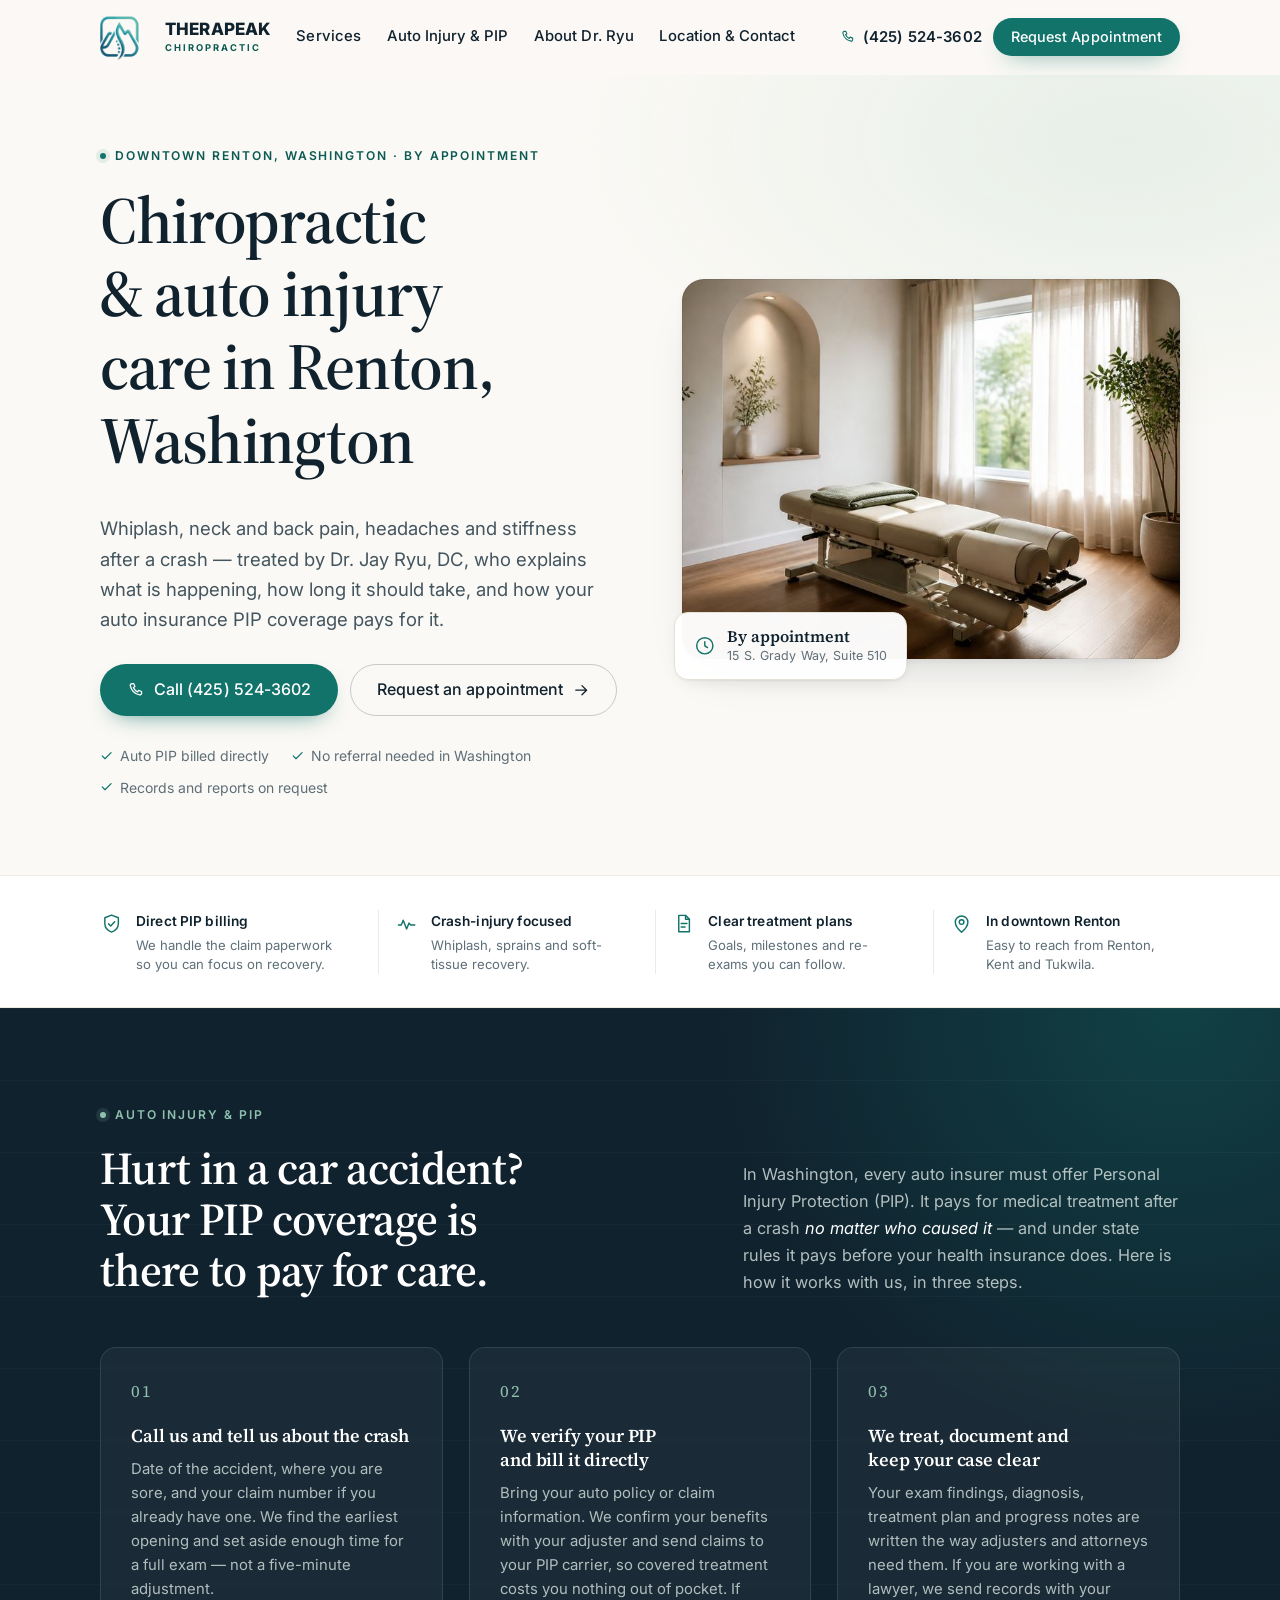
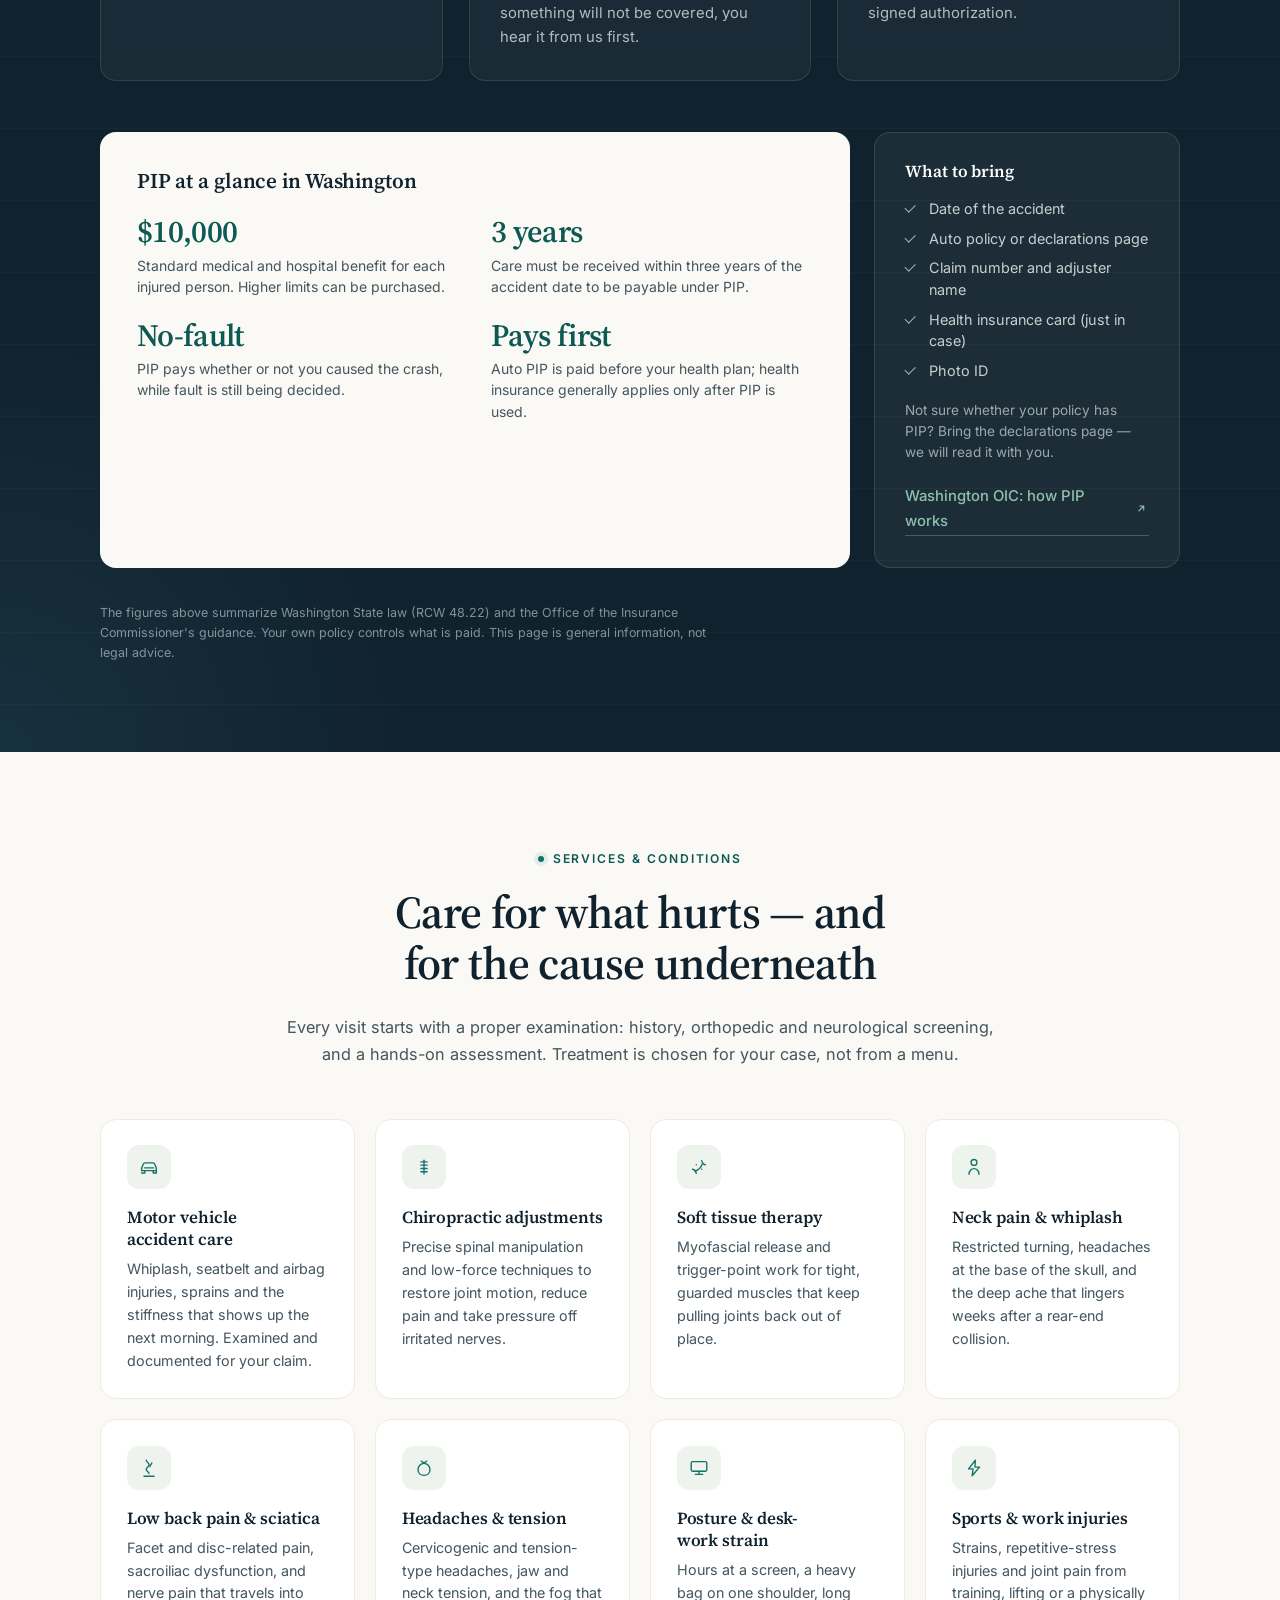
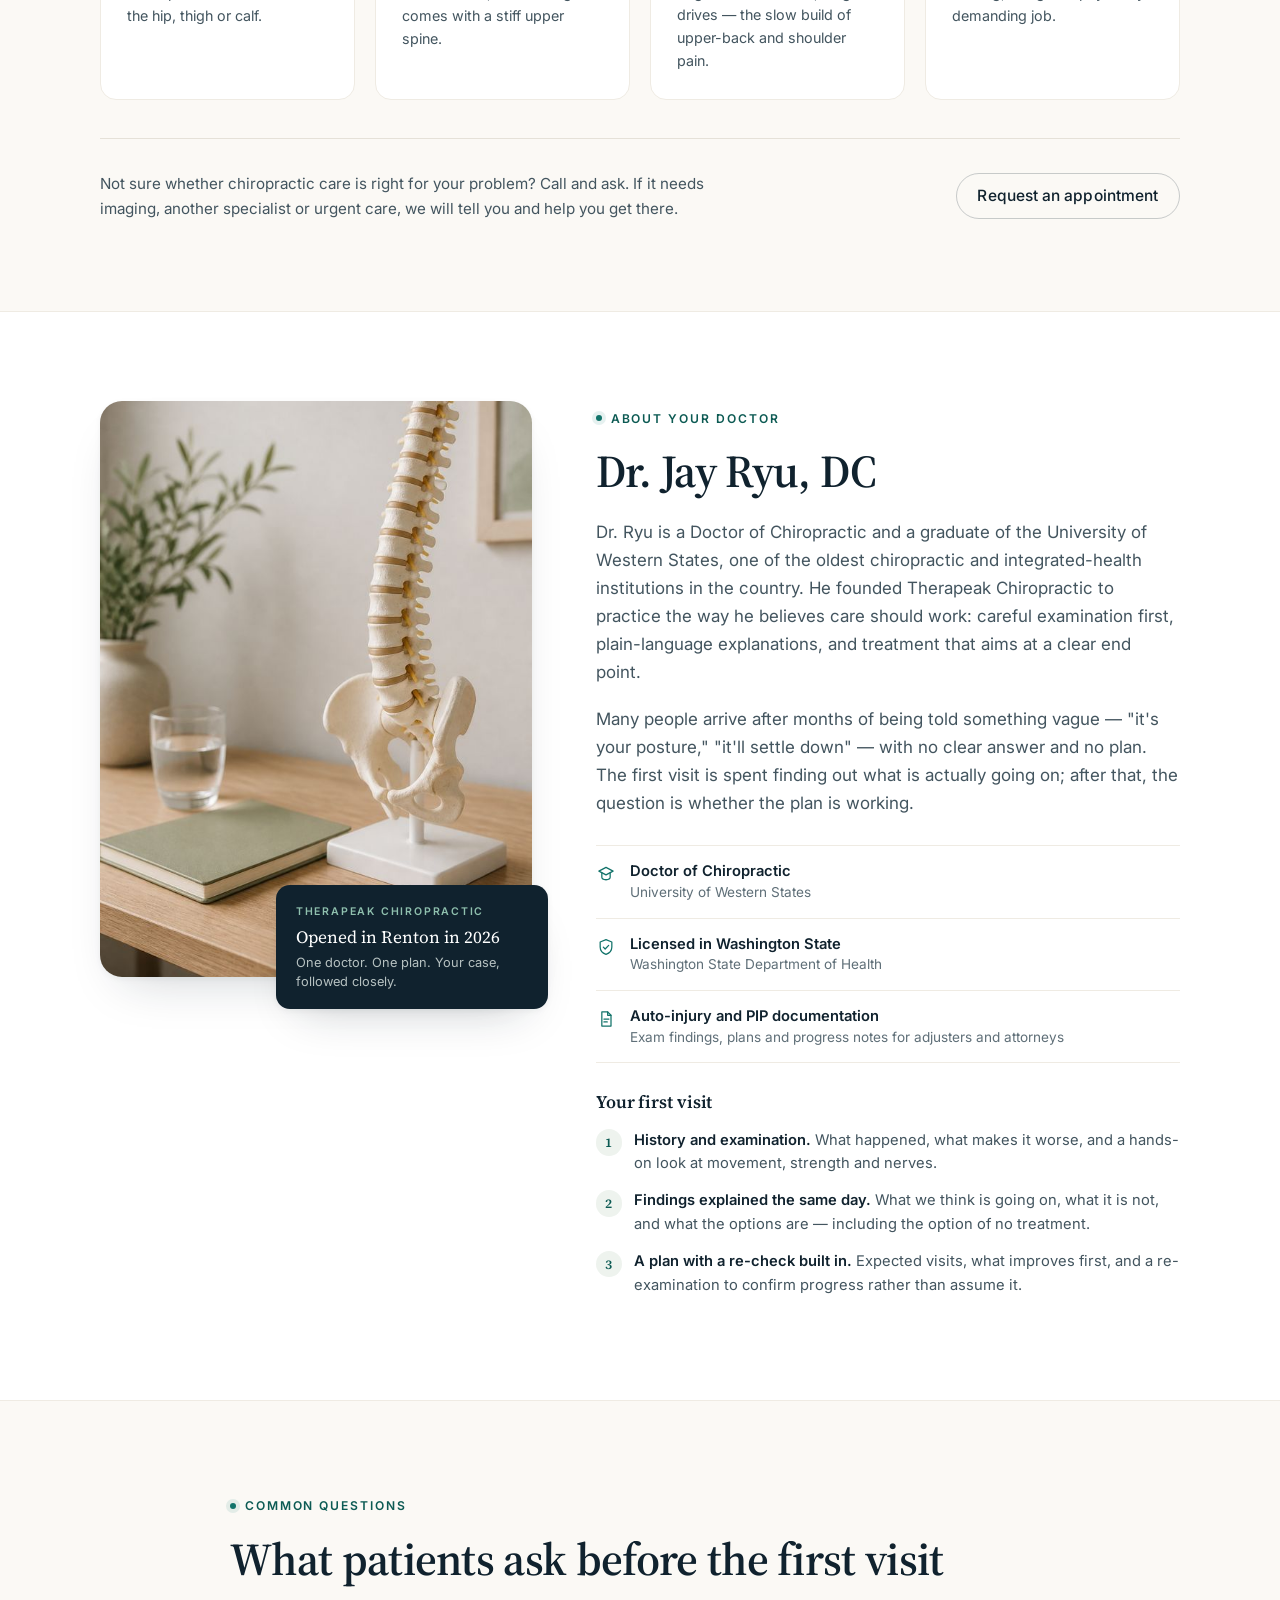
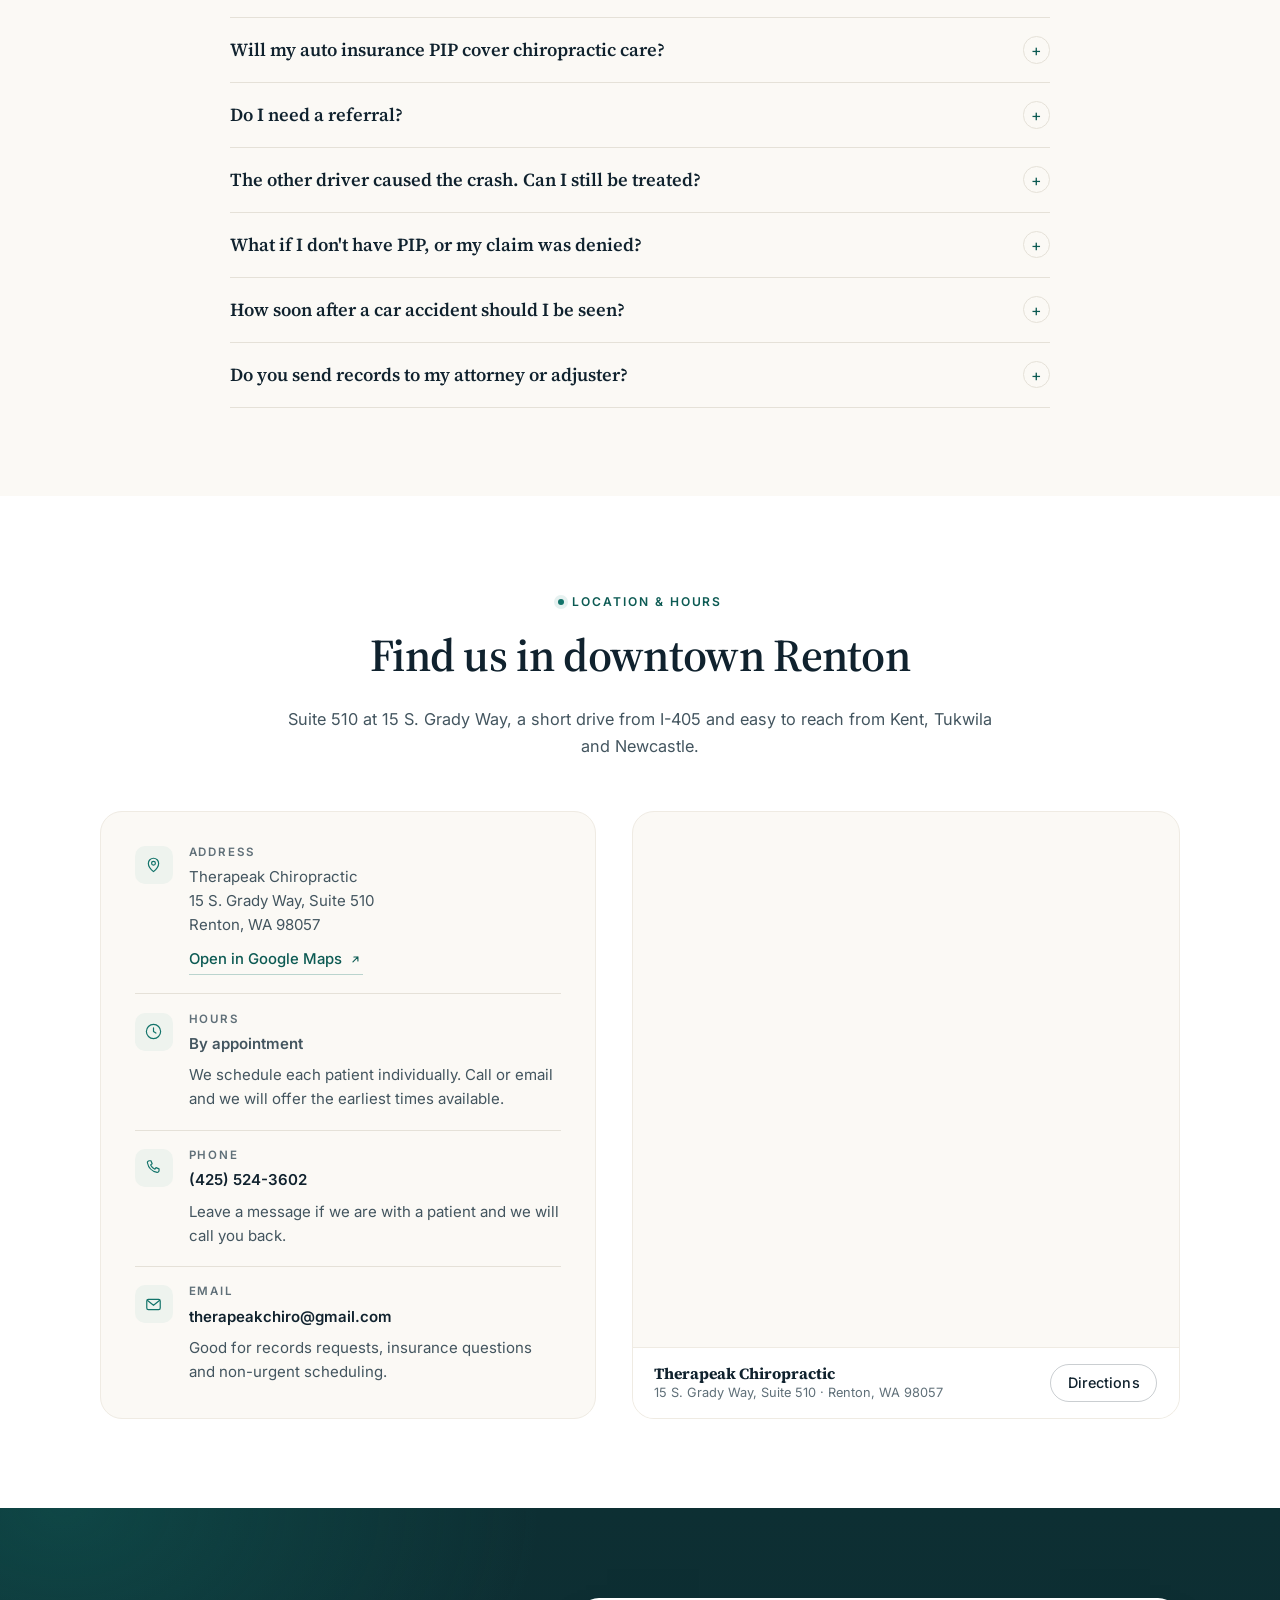
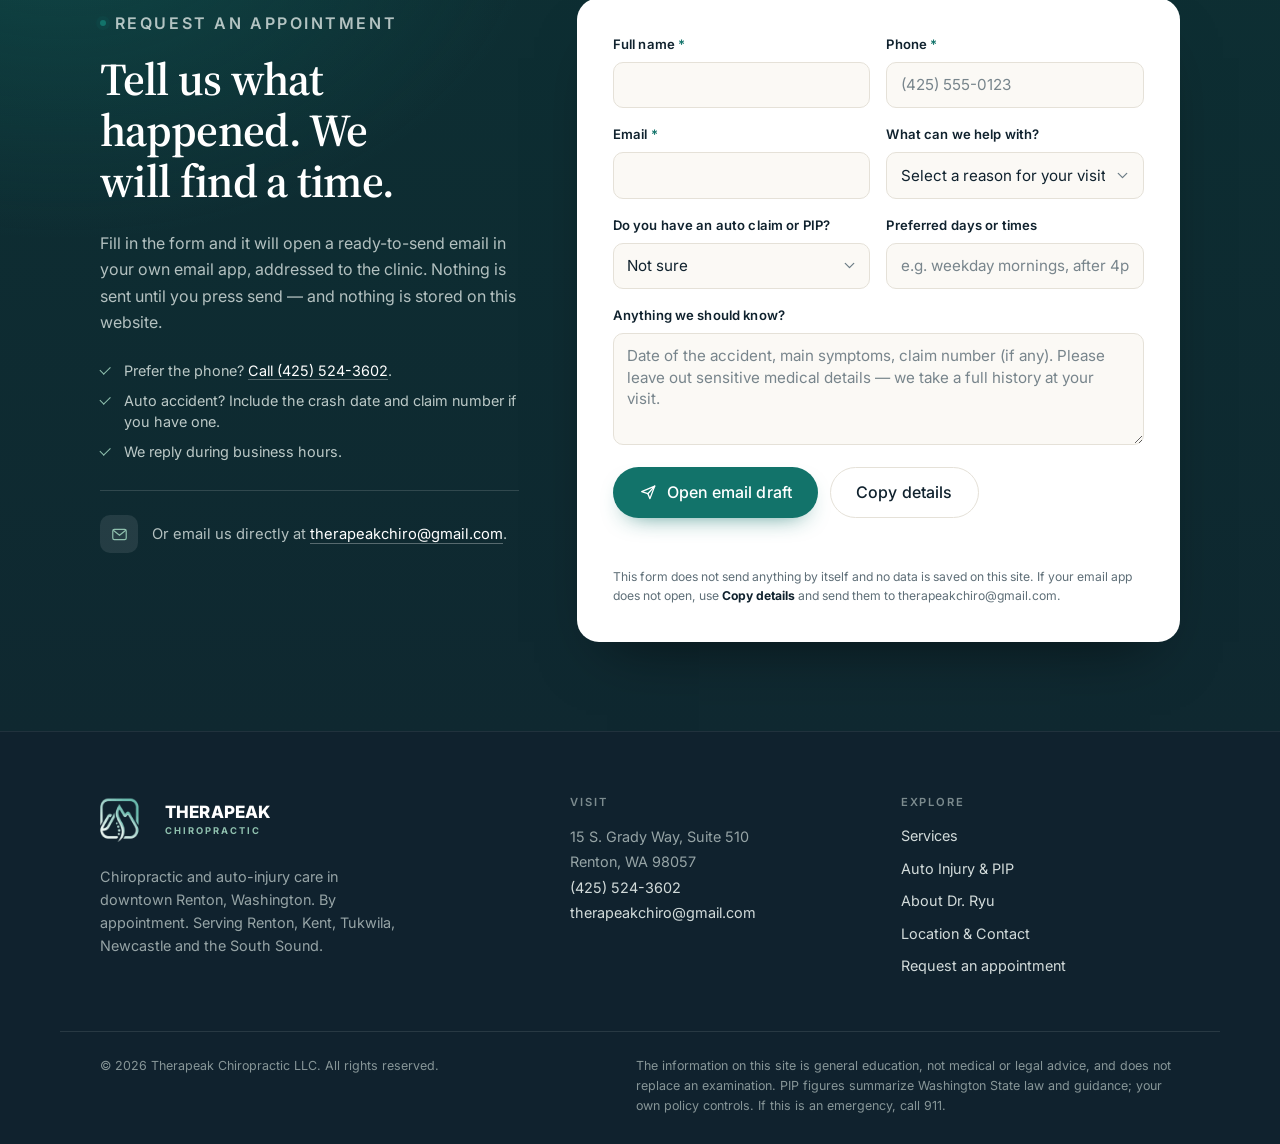
==== commit 0f3085f0: "Tidy the logo pass: keep nav on one line, drop the hero watermark The hero watermark read as a smudg" ====
--- a/index.html
+++ b/index.html
@@ -200,7 +200,6 @@
   <main id="main">
     <!-- Hero -->
     <section class="hero" aria-labelledby="hero-title">
-      <img class="hero-mark" src="assets/logo-mark.png" alt="" aria-hidden="true" width="512" height="440" decoding="async">
       <div class="wrap hero-grid">
         <div class="hero-copy">
           <p class="eyebrow"><span class="eyebrow-dot" aria-hidden="true"></span>Downtown Renton, Washington · By appointment</p>
--- a/styles.css
+++ b/styles.css
@@ -265,6 +265,7 @@
 .nav li { margin: 0; }
 .nav a {
   display: inline-block;
+  white-space: nowrap;
   padding: .35rem 0;
   color: var(--ink);
   font-size: .93rem;
@@ -345,18 +346,6 @@
   grid-template-columns: 1.02fr .98fr;
   align-items: center;
   gap: clamp(2rem, 5vw, 4.25rem);
-}
-
-.hero-mark {
-  position: absolute;
-  left: clamp(-120px, -3vw, -20px);
-  bottom: clamp(-90px, -2vw, -24px);
-  width: clamp(210px, 23vw, 360px);
-  height: auto;
-  opacity: .055;
-  pointer-events: none;
-  user-select: none;
-  z-index: 0;
 }
 
 .eyebrow {
@@ -1285,7 +1274,6 @@
   .trust-item { border-left: 0; padding-left: 0; }
   .facts { grid-template-columns: 1fr; }
   .brand-name { font-size: .94rem; }
-  .hero-mark { width: 170px; left: -60px; bottom: -30px; }
   .about-card { margin-left: 0; margin-right: 0; }
   .map-foot { flex-direction: column; align-items: stretch; text-align: left; }
   .map-foot .btn { width: 100%; }
@@ -1309,7 +1297,7 @@
 
 /* ------------------------------------------------------------------ Print */
 @media print {
-  .site-header, .mobile-bar, .appointment-form, .map-card iframe, .hero-badge, .hero-mark { display: none !important; }
+  .site-header, .mobile-bar, .appointment-form, .map-card iframe, .hero-badge { display: none !important; }
   body { background: #fff; color: #000; font-size: 11pt; }
   .hero, .pip, .appointment { background: #fff !important; color: #000 !important; }
   .pip h2, .pip h3, .pip strong, .appointment h2 { color: #000 !important; }
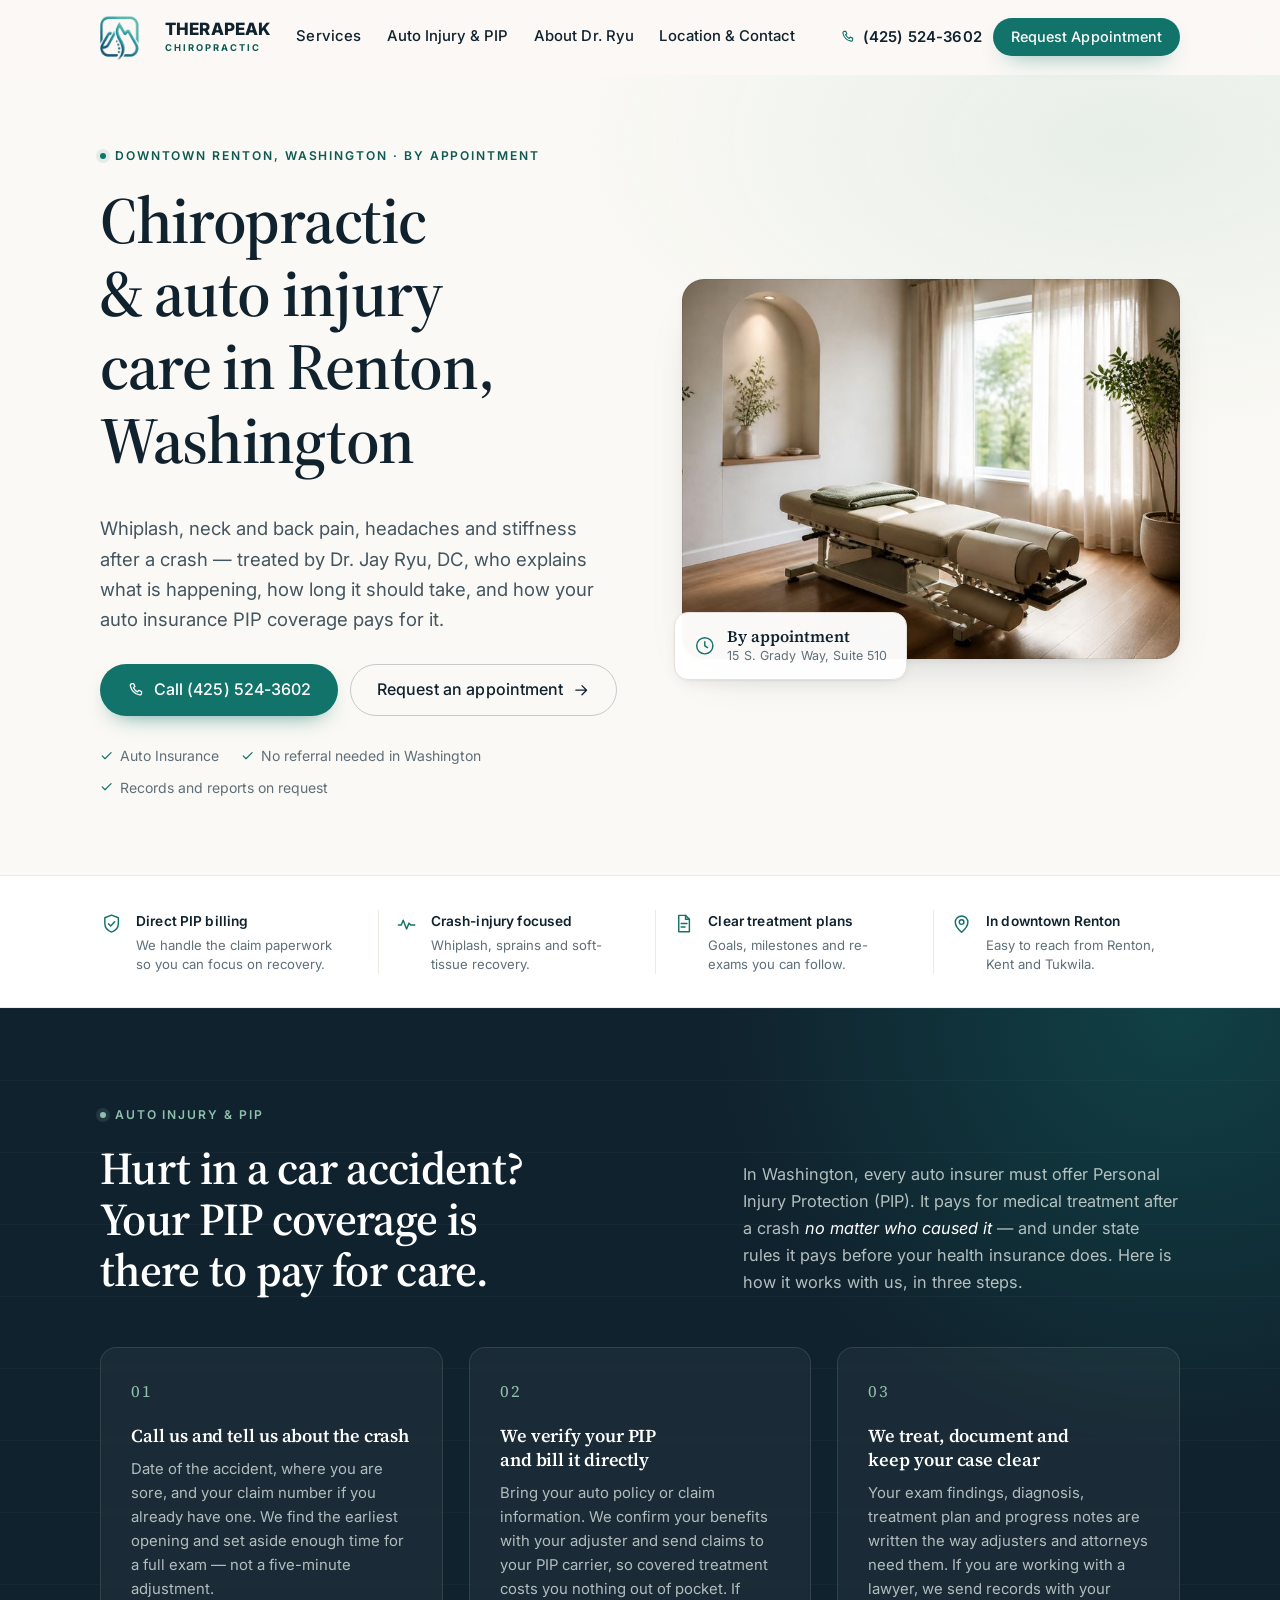
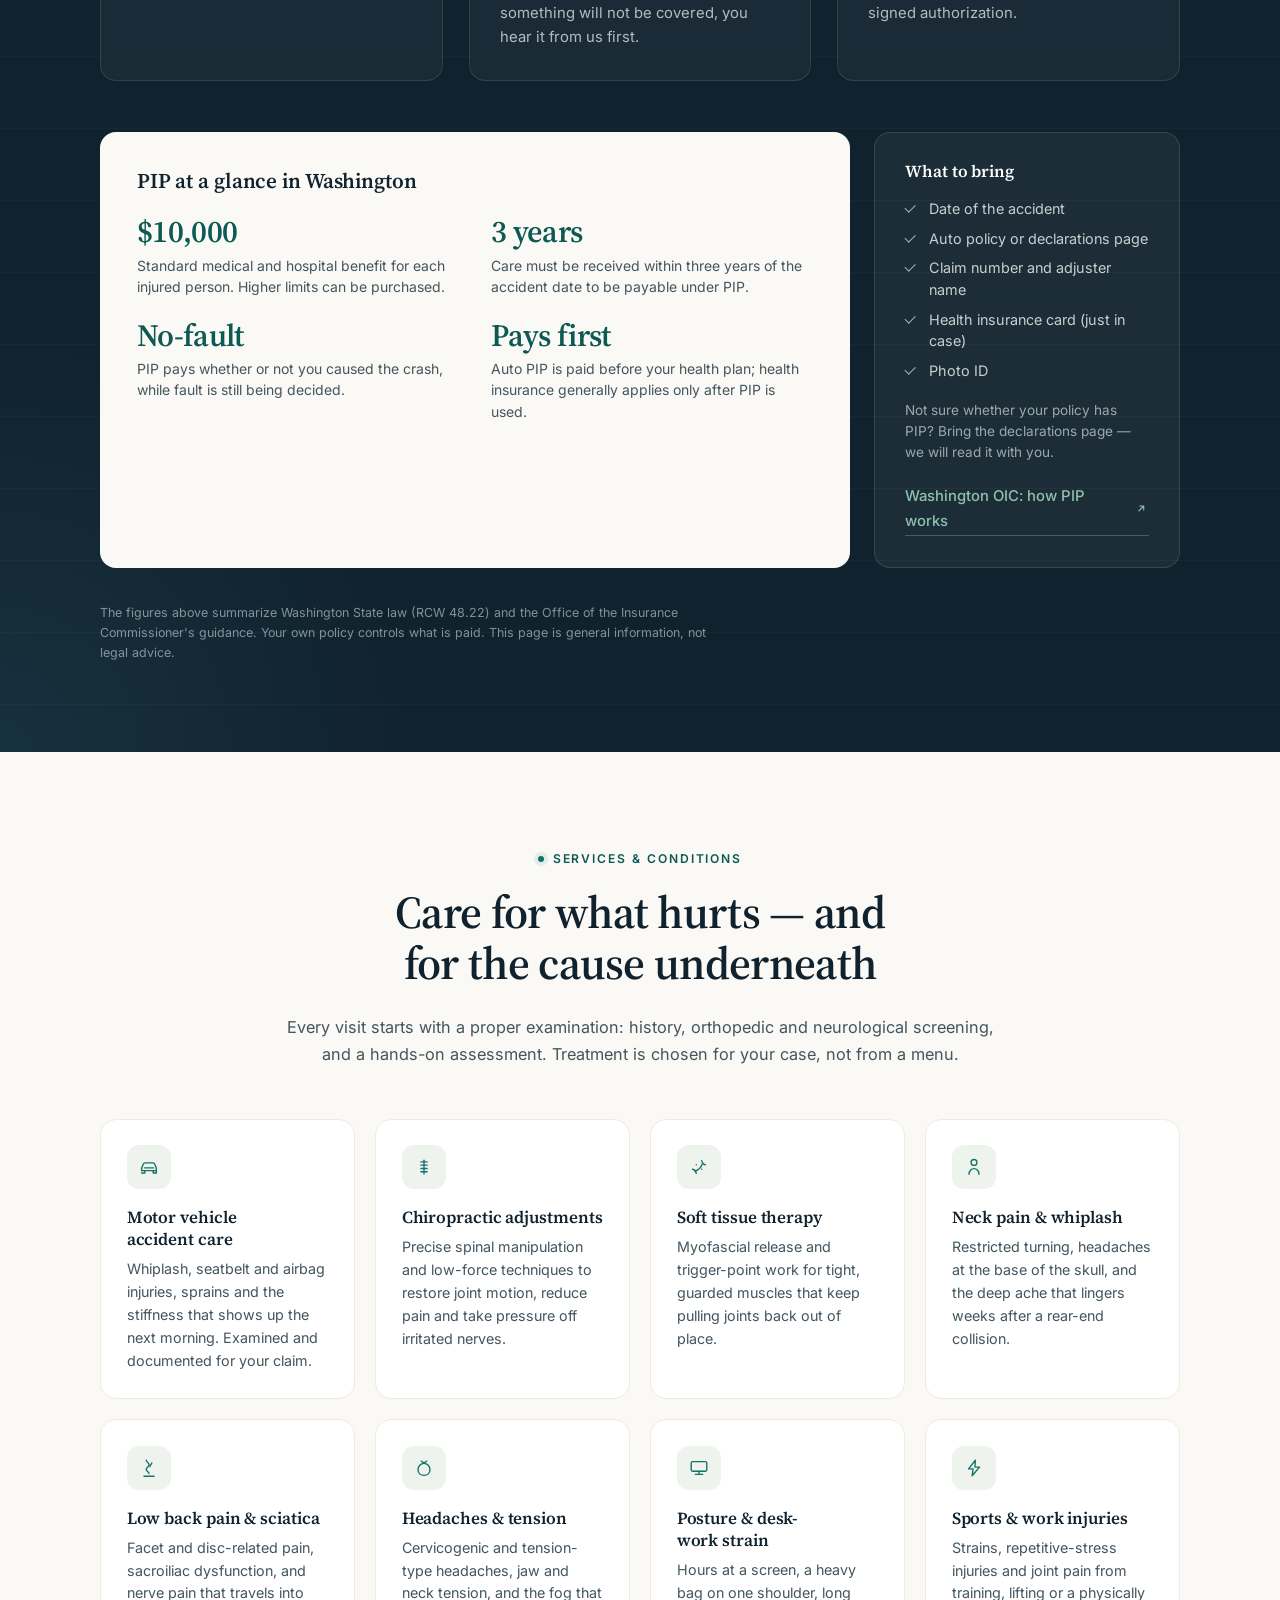
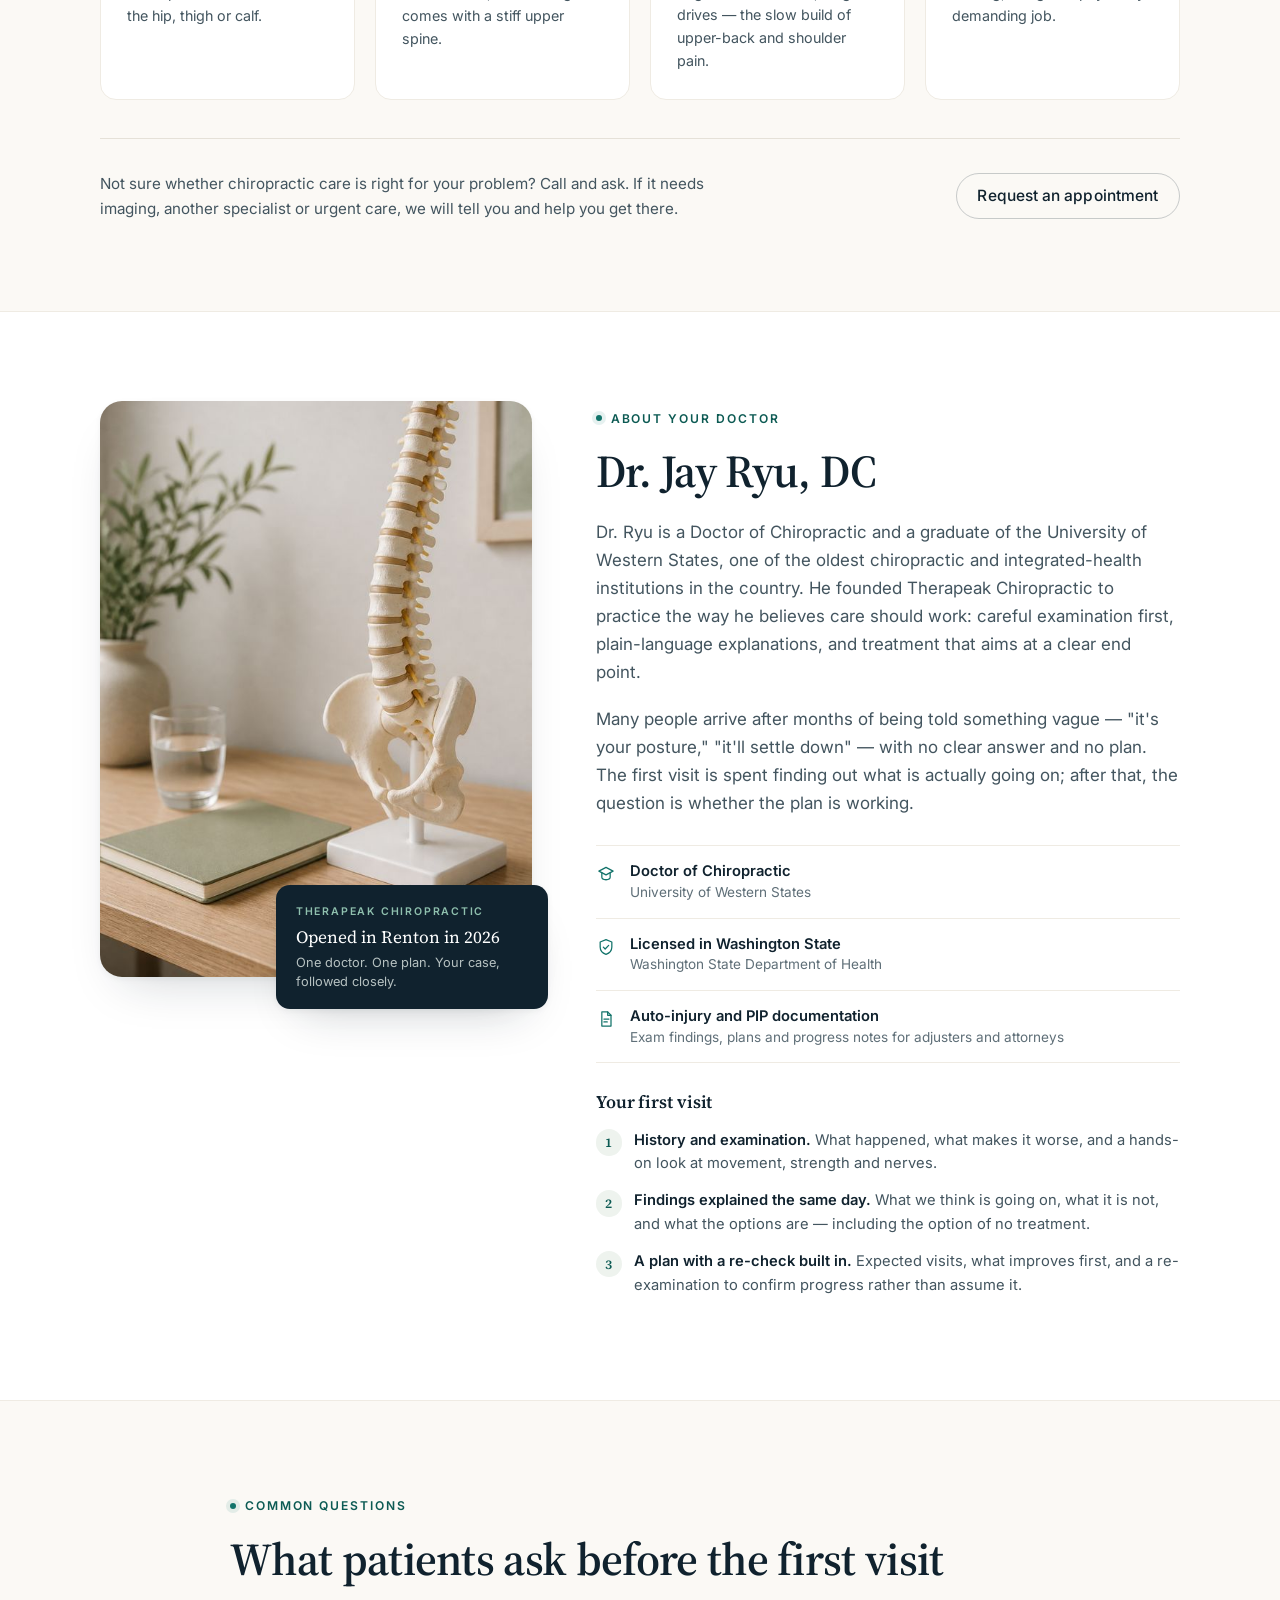
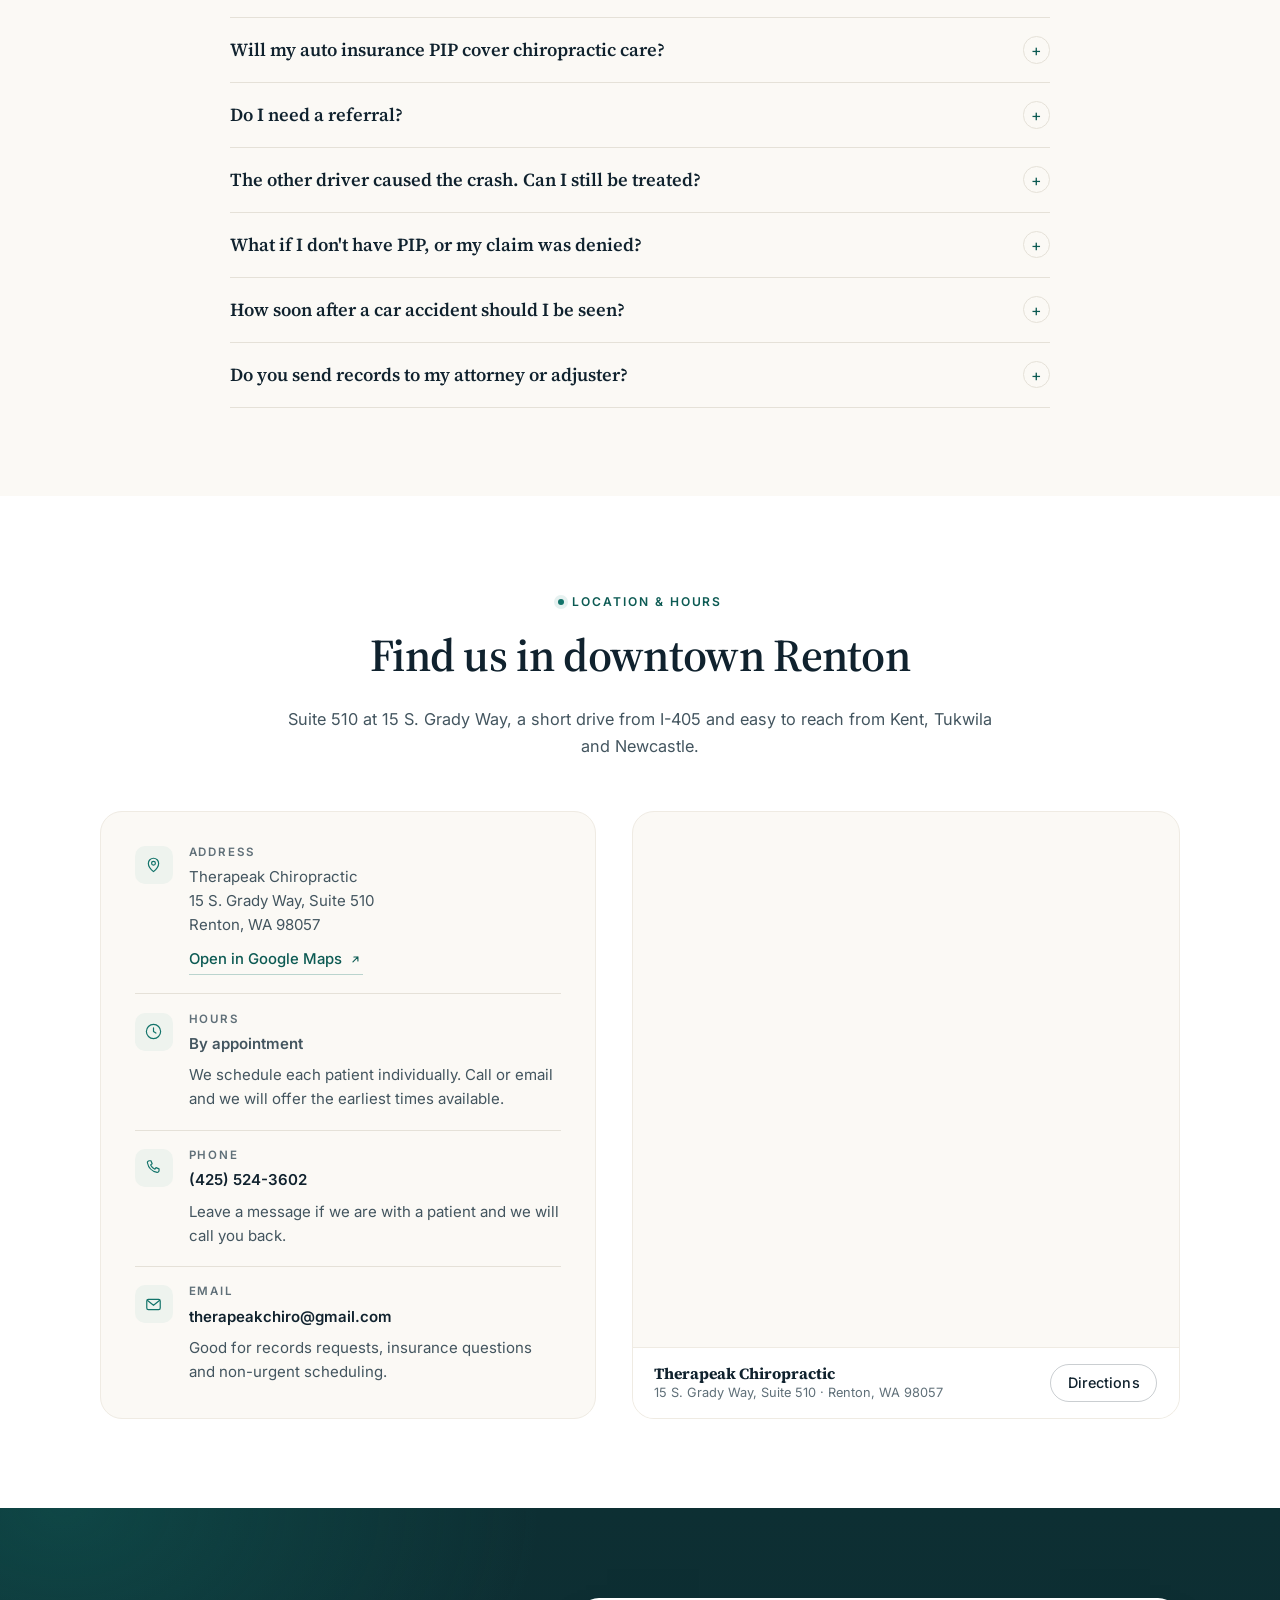
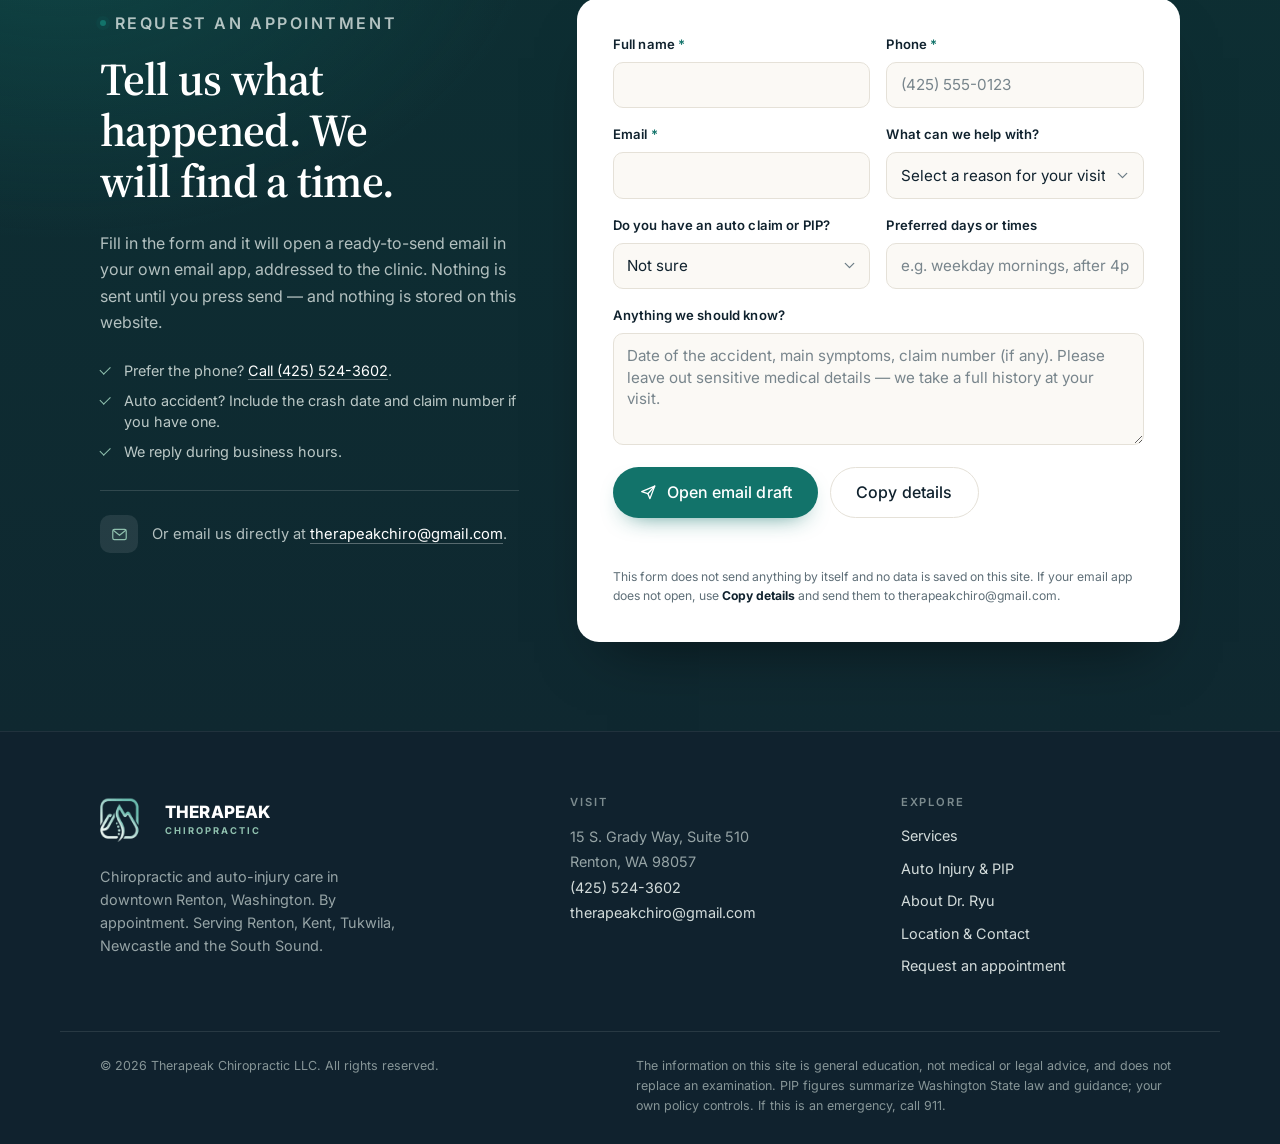
==== commit 3a148205: "Hero: label the insurance point Auto Insurance instead of Auto PIP billed directly" ====
--- a/index.html
+++ b/index.html
@@ -218,7 +218,7 @@
           <ul class="hero-points">
             <li>
               <svg viewBox="0 0 24 24" aria-hidden="true" focusable="false"><path d="m4 12.5 5 5 11-11"/></svg>
-              Auto PIP billed directly
+              Auto Insurance
             </li>
             <li>
               <svg viewBox="0 0 24 24" aria-hidden="true" focusable="false"><path d="m4 12.5 5 5 11-11"/></svg>
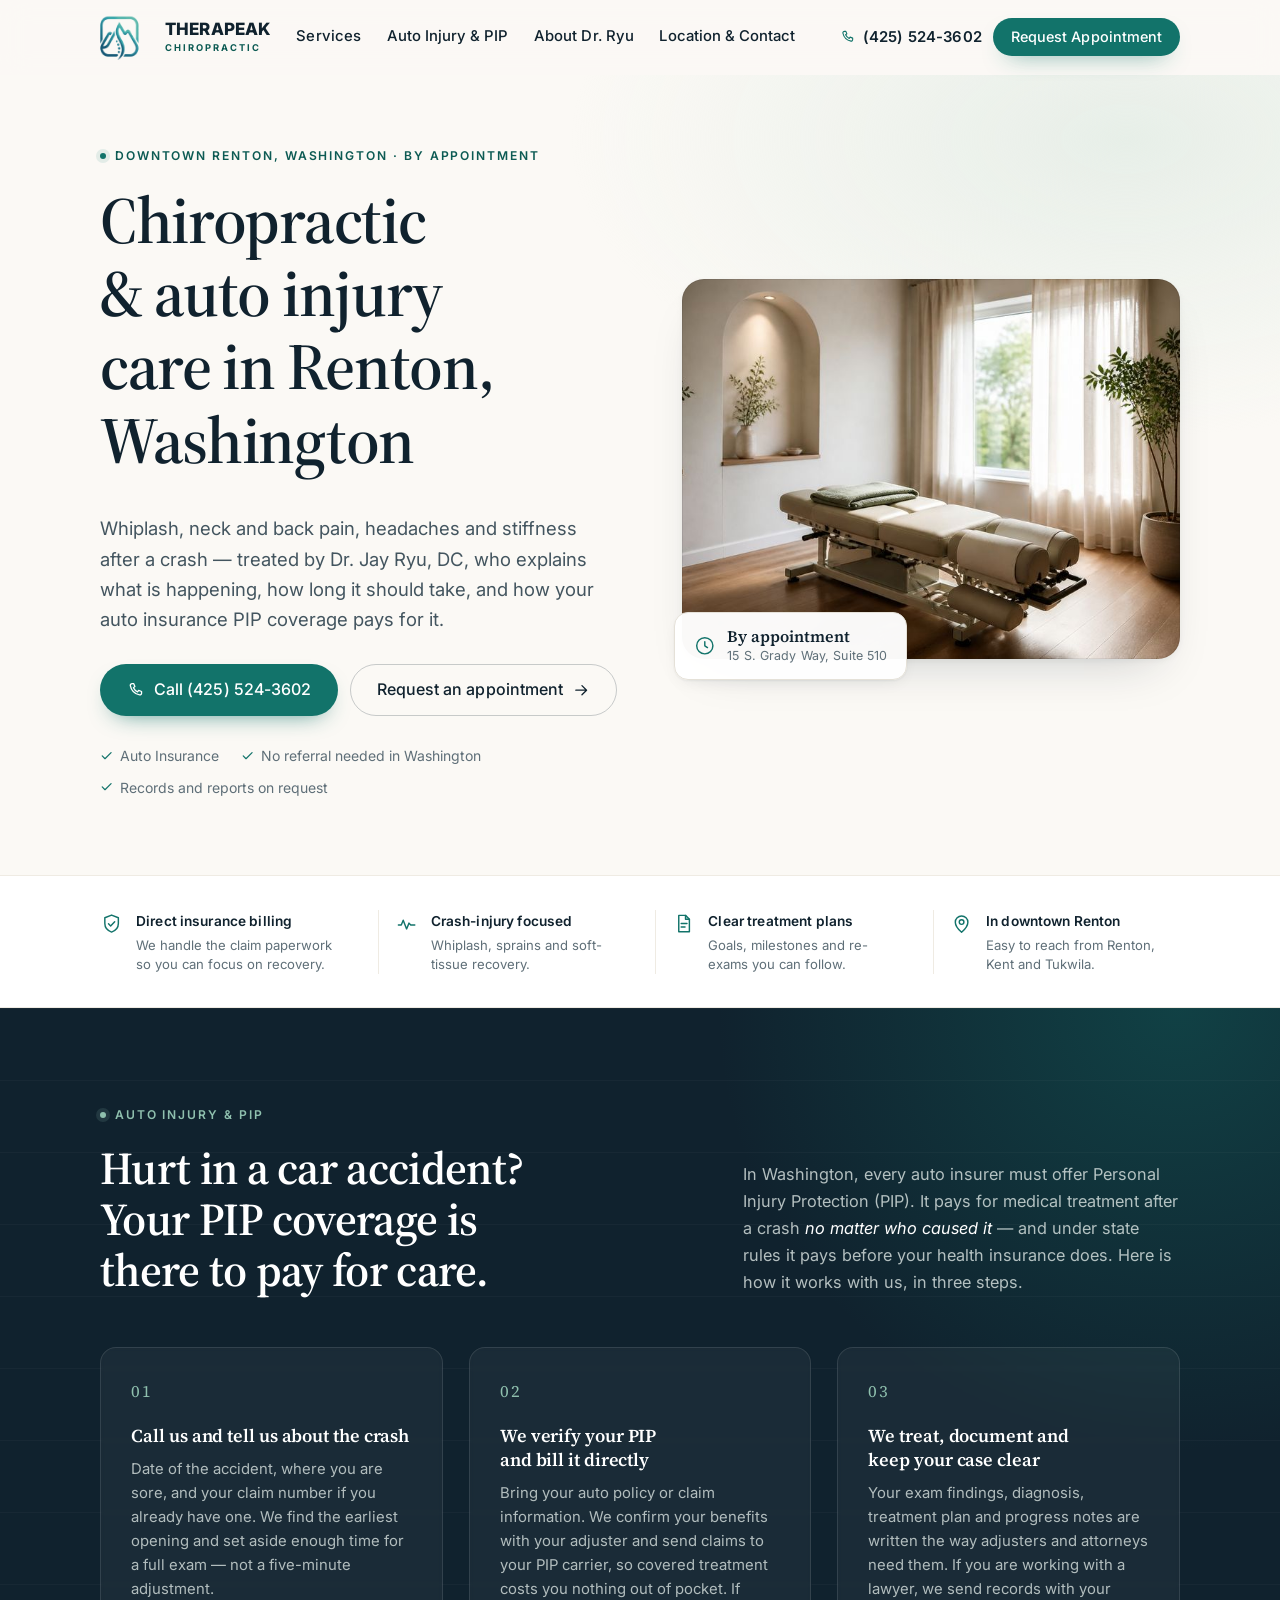
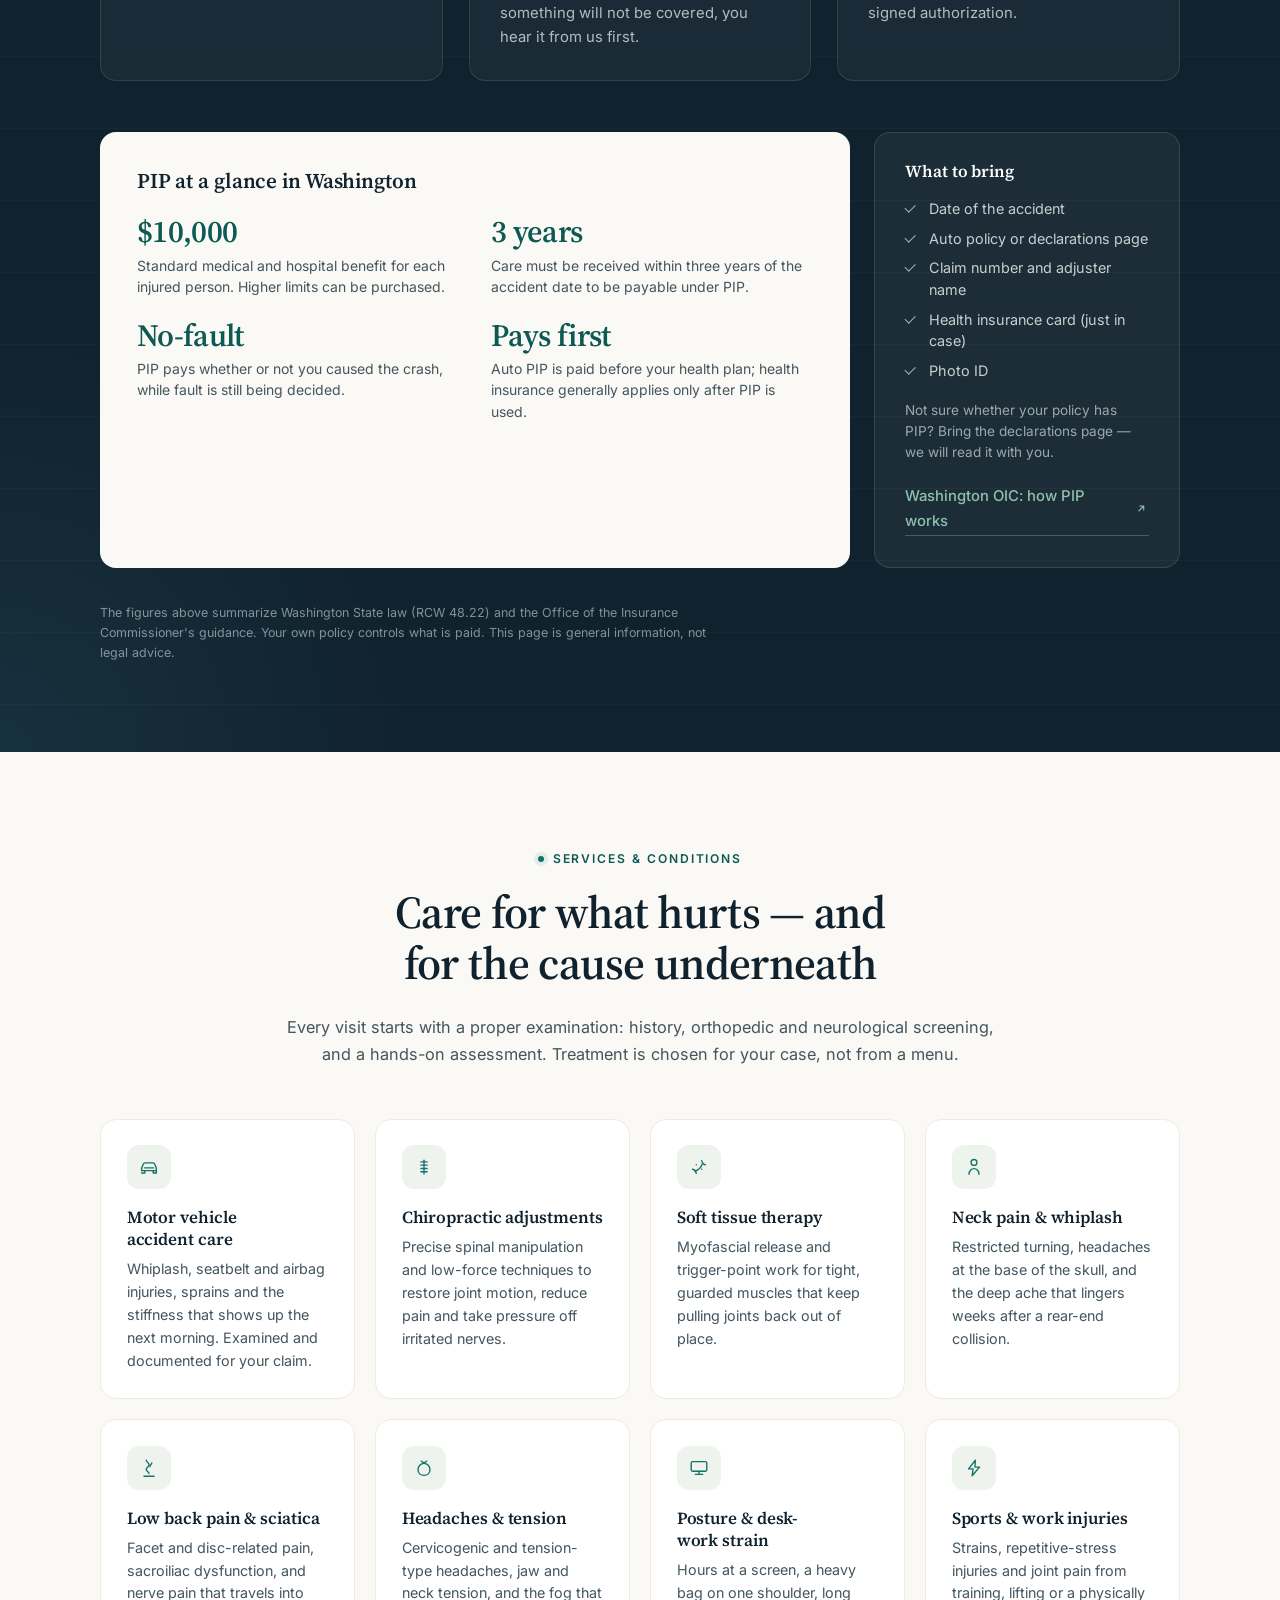
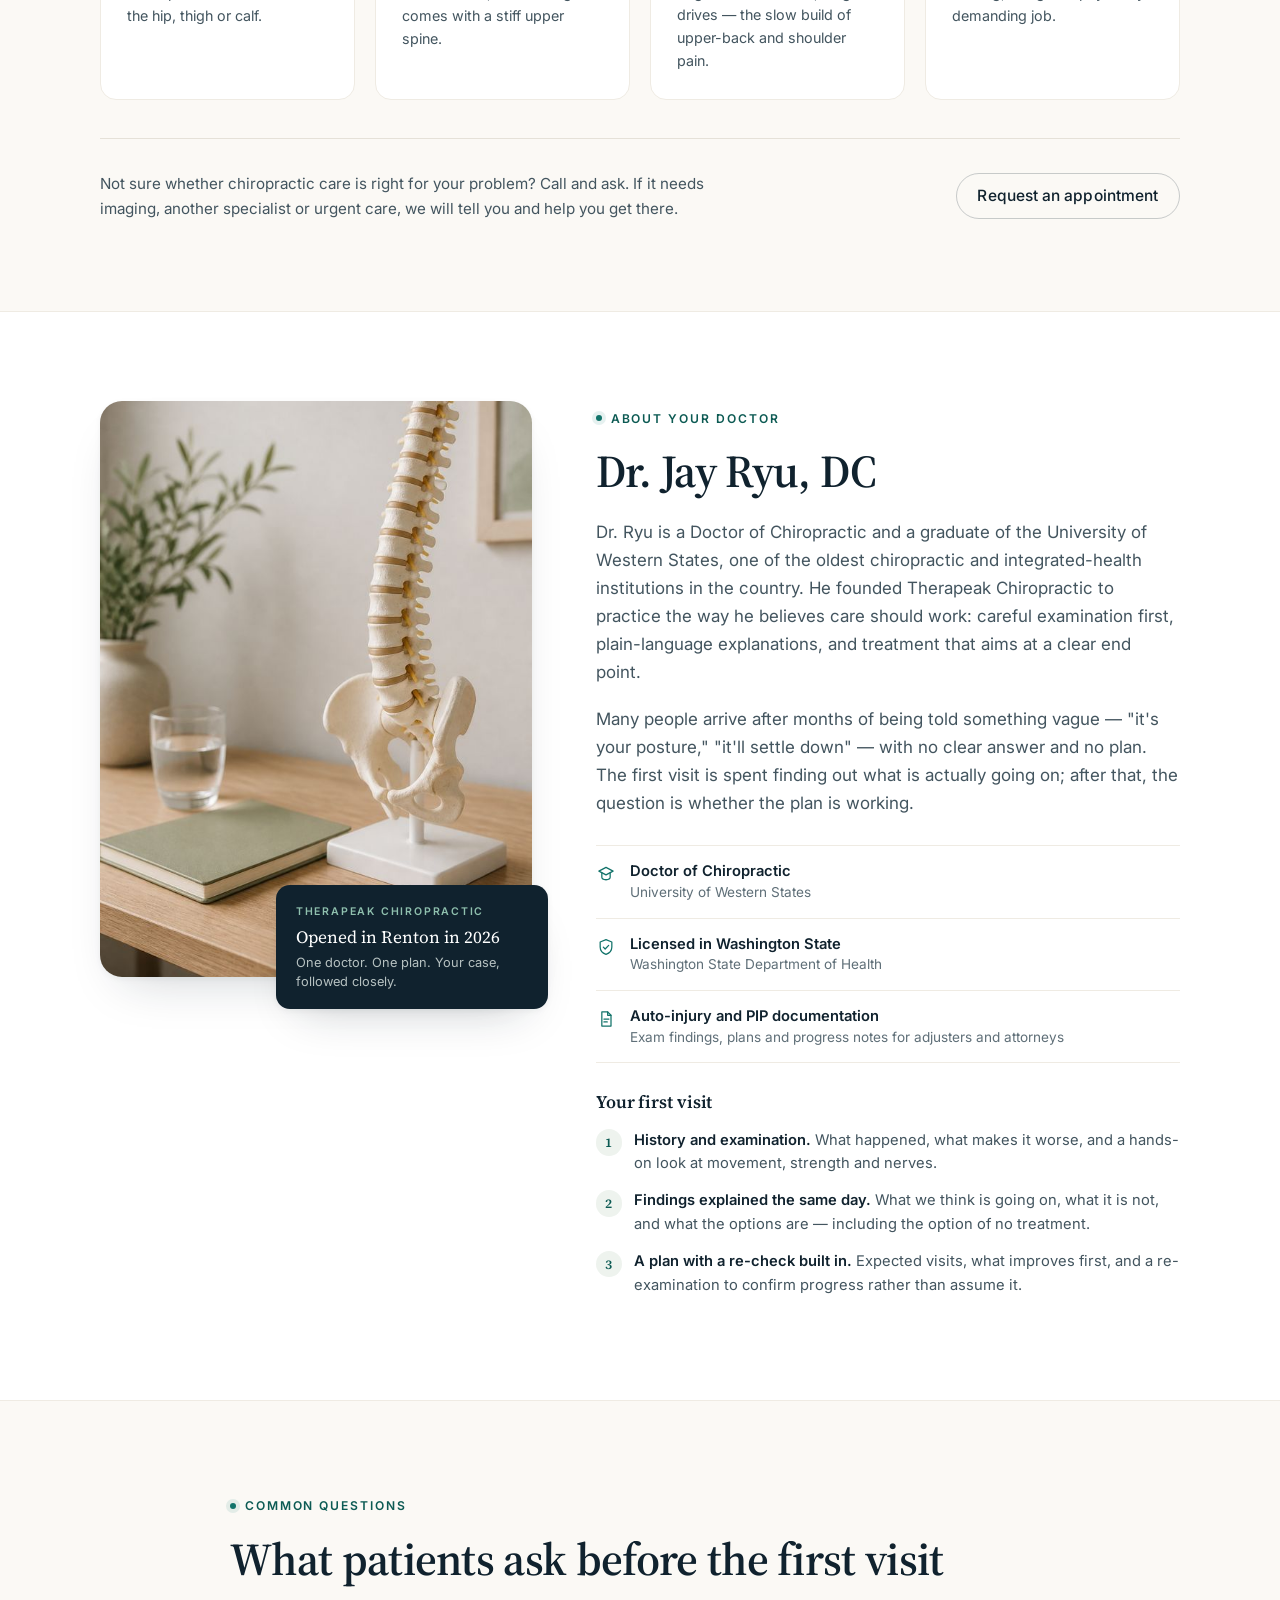
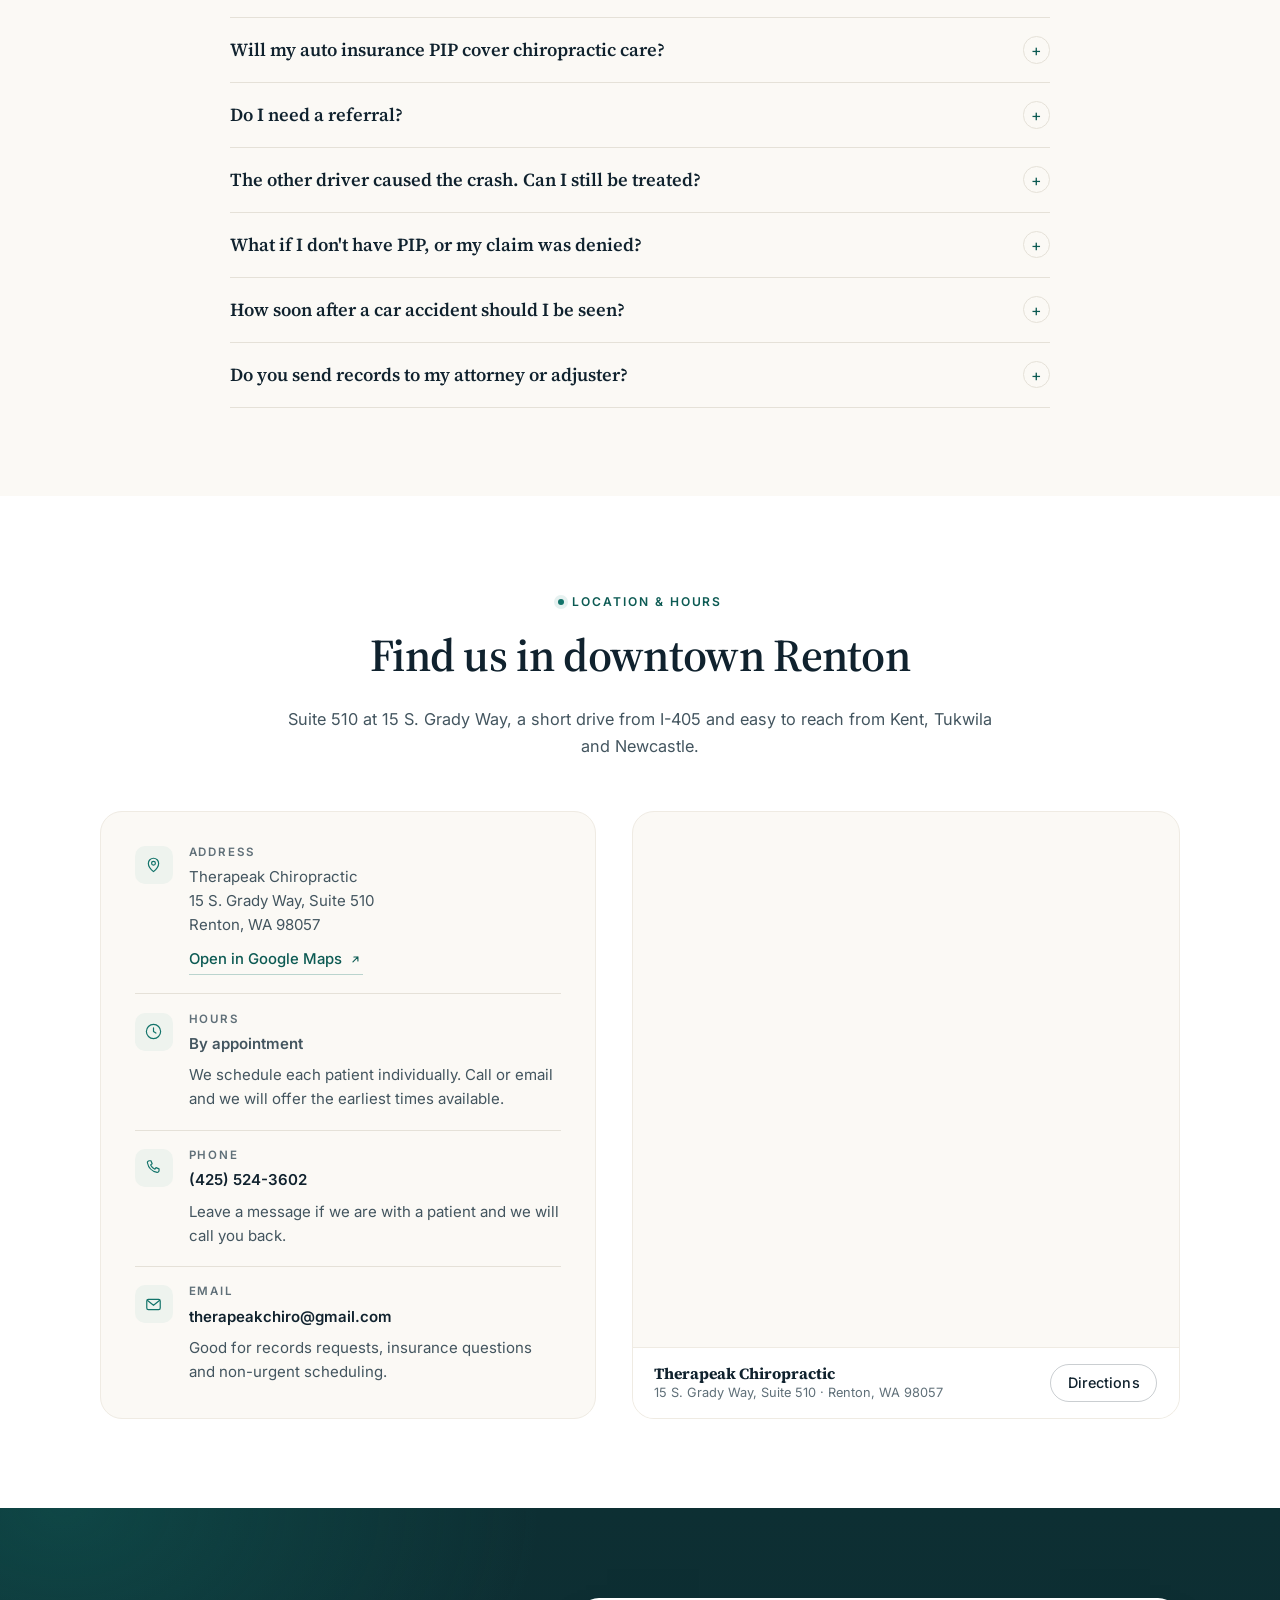
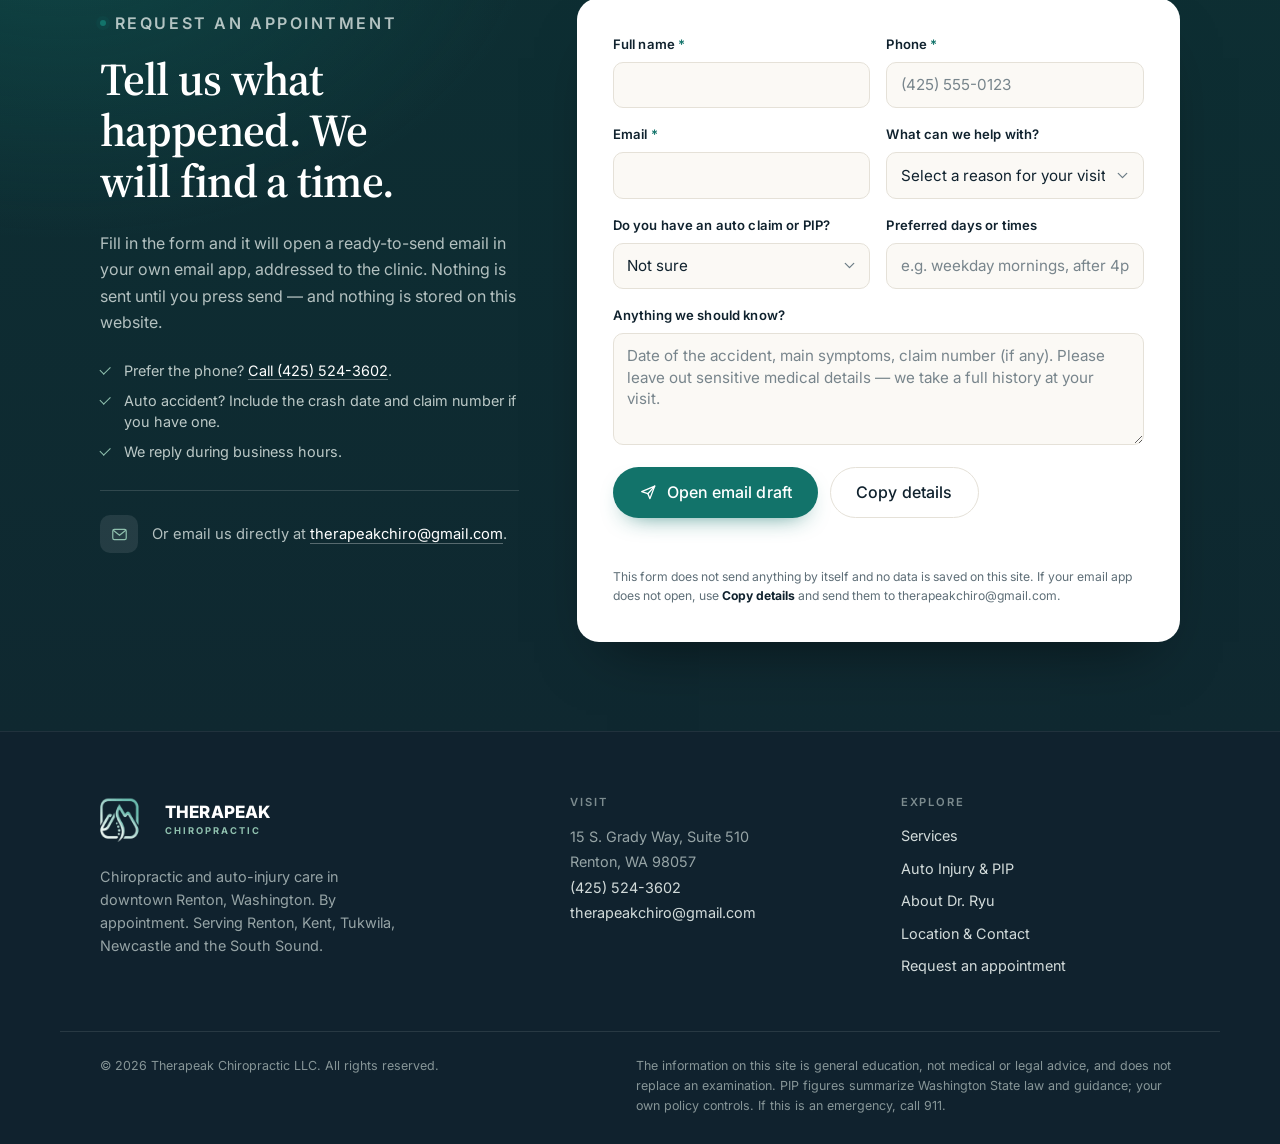
==== commit 3ae0c718: "Tighten insurance wording: direct insurance billing in the trust strip and meta descriptions" ====
--- a/index.html
+++ b/index.html
@@ -5,7 +5,7 @@
   <script>document.documentElement.classList.add('js');</script>
   <meta name="viewport" content="width=device-width, initial-scale=1">
   <title>Therapeak Chiropractic | Renton, WA Chiropractic &amp; Auto Injury</title>
-  <meta name="description" content="Chiropractic care in downtown Renton for whiplash, neck and back pain after a car accident. Auto PIP billed directly. By appointment — call (425) 524-3602.">
+  <meta name="description" content="Chiropractic care in downtown Renton for whiplash, neck and back pain after a car accident. We bill auto insurance directly. By appointment — call (425) 524-3602.">
   <link rel="canonical" href="https://therapeakchiro.com/">
   <meta name="robots" content="index, follow">
   <meta name="author" content="Therapeak Chiropractic LLC">
@@ -23,14 +23,14 @@
   <meta property="og:locale" content="en_US">
   <meta property="og:url" content="https://therapeakchiro.com/">
   <meta property="og:title" content="Therapeak Chiropractic | Renton, WA Chiropractic &amp; Auto Injury">
-  <meta property="og:description" content="Whiplash, neck and back pain, headaches — treated in downtown Renton by Dr. Jay Ryu, DC. Auto PIP billed directly. By appointment.">
+  <meta property="og:description" content="Whiplash, neck and back pain, headaches — treated in downtown Renton by Dr. Jay Ryu, DC. We bill auto insurance directly. By appointment.">
   <meta property="og:image" content="https://therapeakchiro.com/assets/og-image.jpg">
   <meta property="og:image:width" content="1200">
   <meta property="og:image:height" content="630">
   <meta property="og:image:alt" content="A calm, sunlit treatment room at Therapeak Chiropractic in Renton, Washington.">
   <meta name="twitter:card" content="summary_large_image">
   <meta name="twitter:title" content="Therapeak Chiropractic | Renton, WA">
-  <meta name="twitter:description" content="Chiropractic and auto-injury care in downtown Renton. PIP billed directly. By appointment.">
+  <meta name="twitter:description" content="Chiropractic and auto-injury care in downtown Renton. We bill auto insurance directly. By appointment.">
   <meta name="twitter:image" content="https://therapeakchiro.com/assets/og-image.jpg">
 
   <link rel="icon" href="assets/icon-32.png" sizes="32x32" type="image/png">
@@ -258,7 +258,7 @@
         <div class="trust-item">
           <svg viewBox="0 0 24 24" aria-hidden="true" focusable="false"><path d="M12 3.2 5 6v6c0 4.2 2.9 7.4 7 8.8 4.1-1.4 7-4.6 7-8.8V6l-7-2.8Z"/><path d="m8.8 12.2 2.2 2.2 4.2-4.4"/></svg>
           <div>
-            <strong>Direct PIP billing</strong>
+            <strong>Direct insurance billing</strong>
             <span>We handle the claim paperwork so you can focus on recovery.</span>
           </div>
         </div>
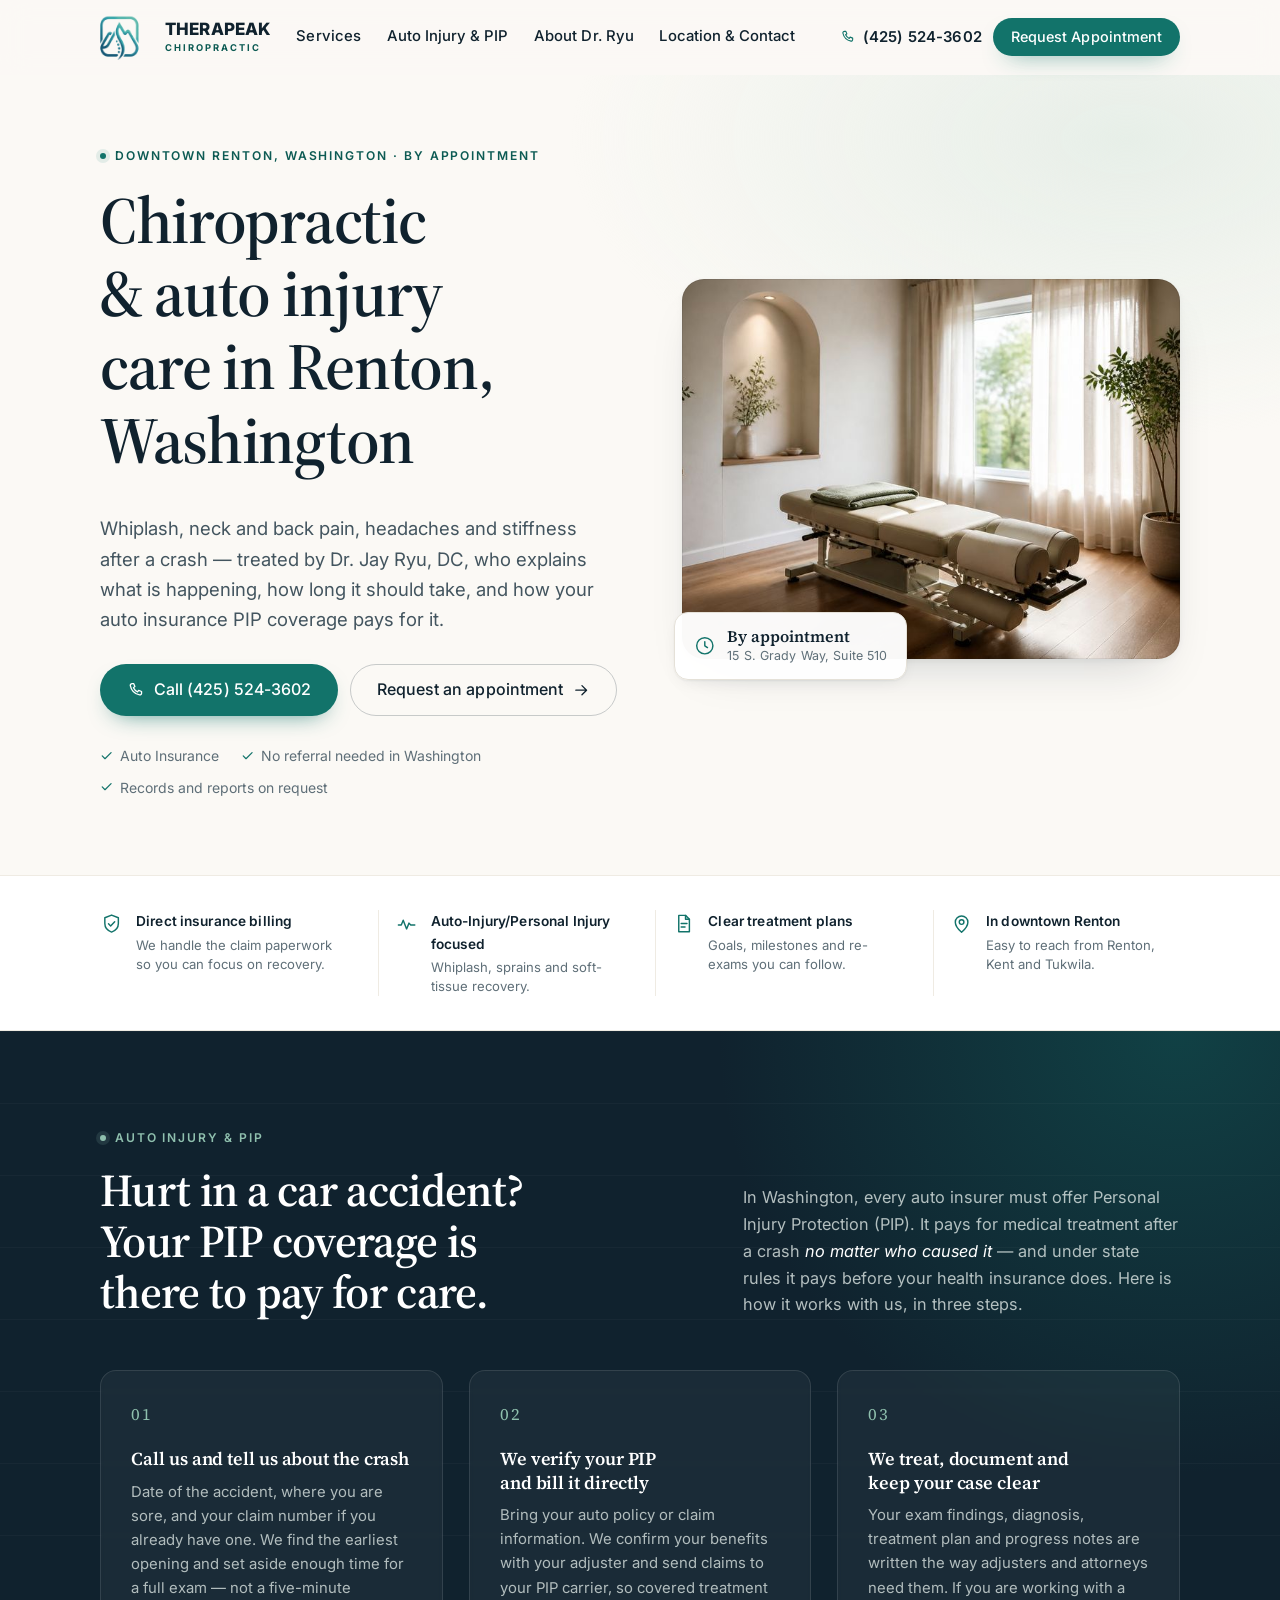
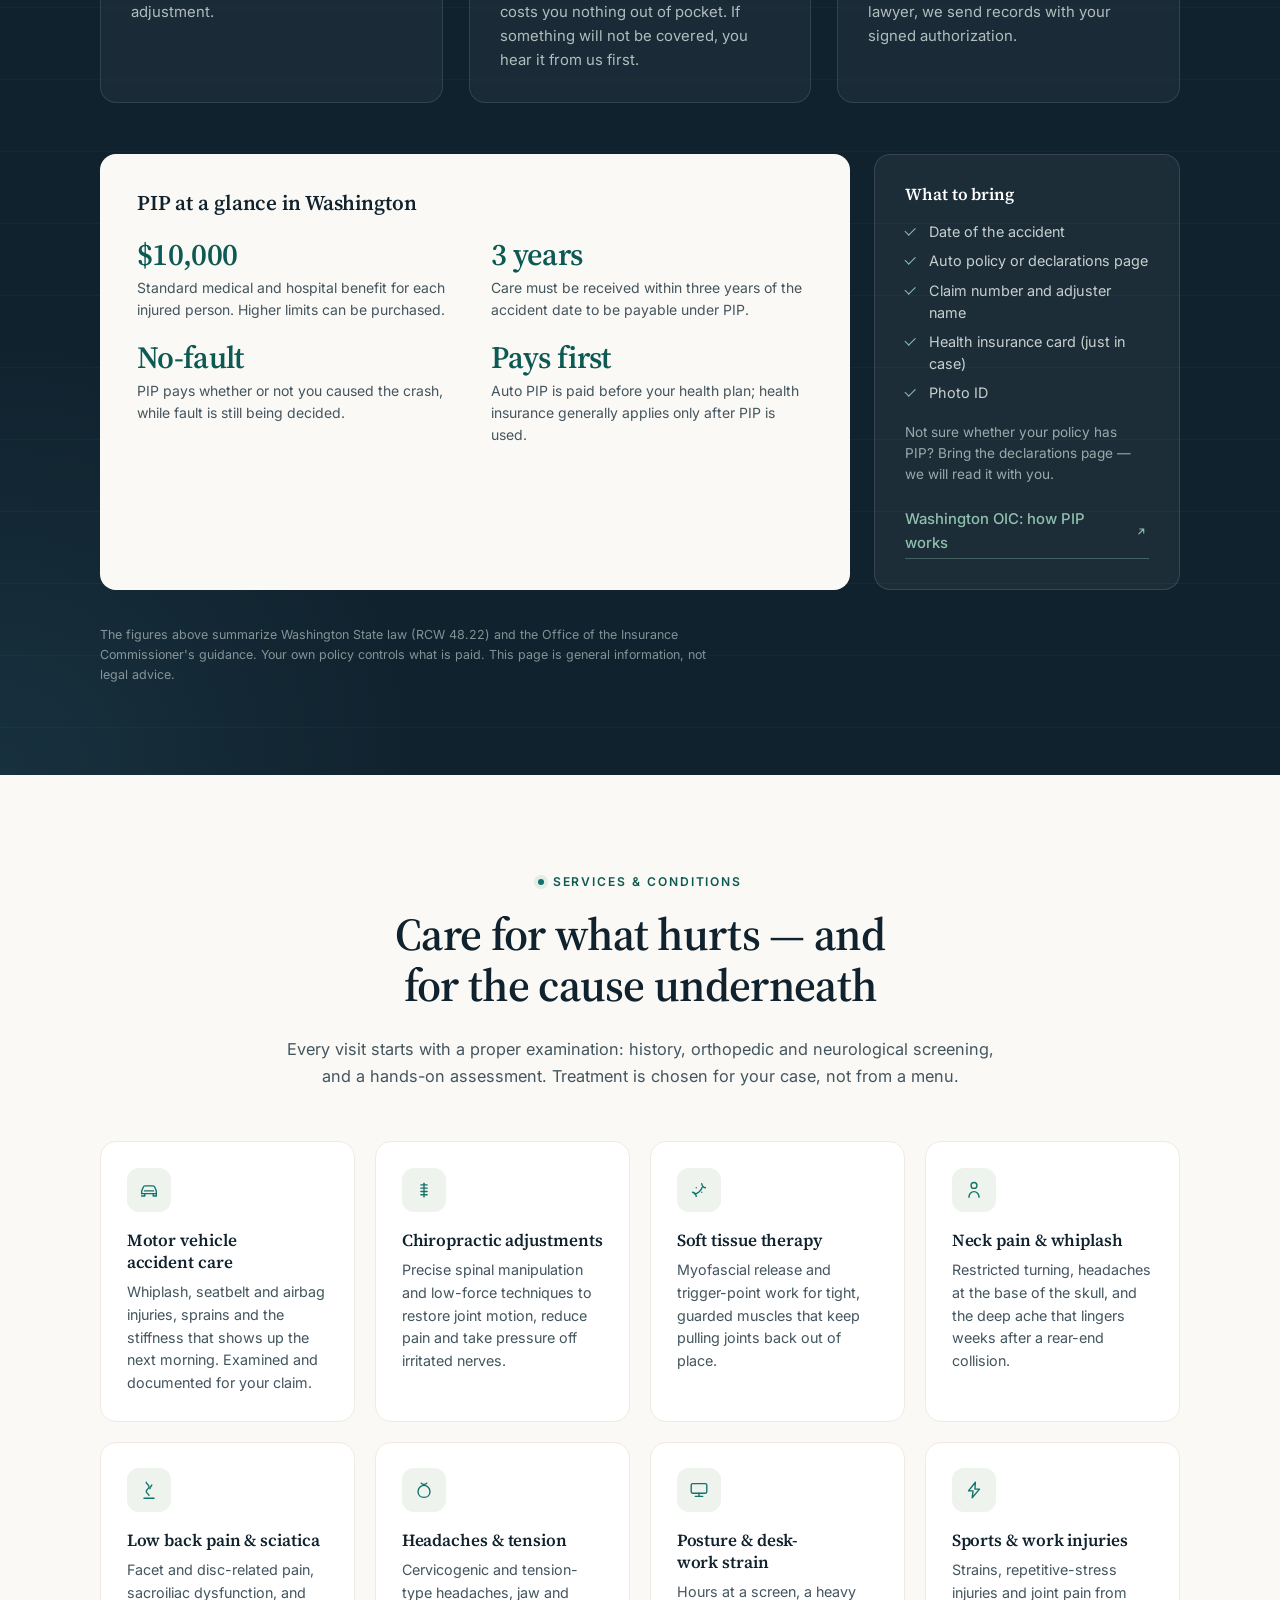
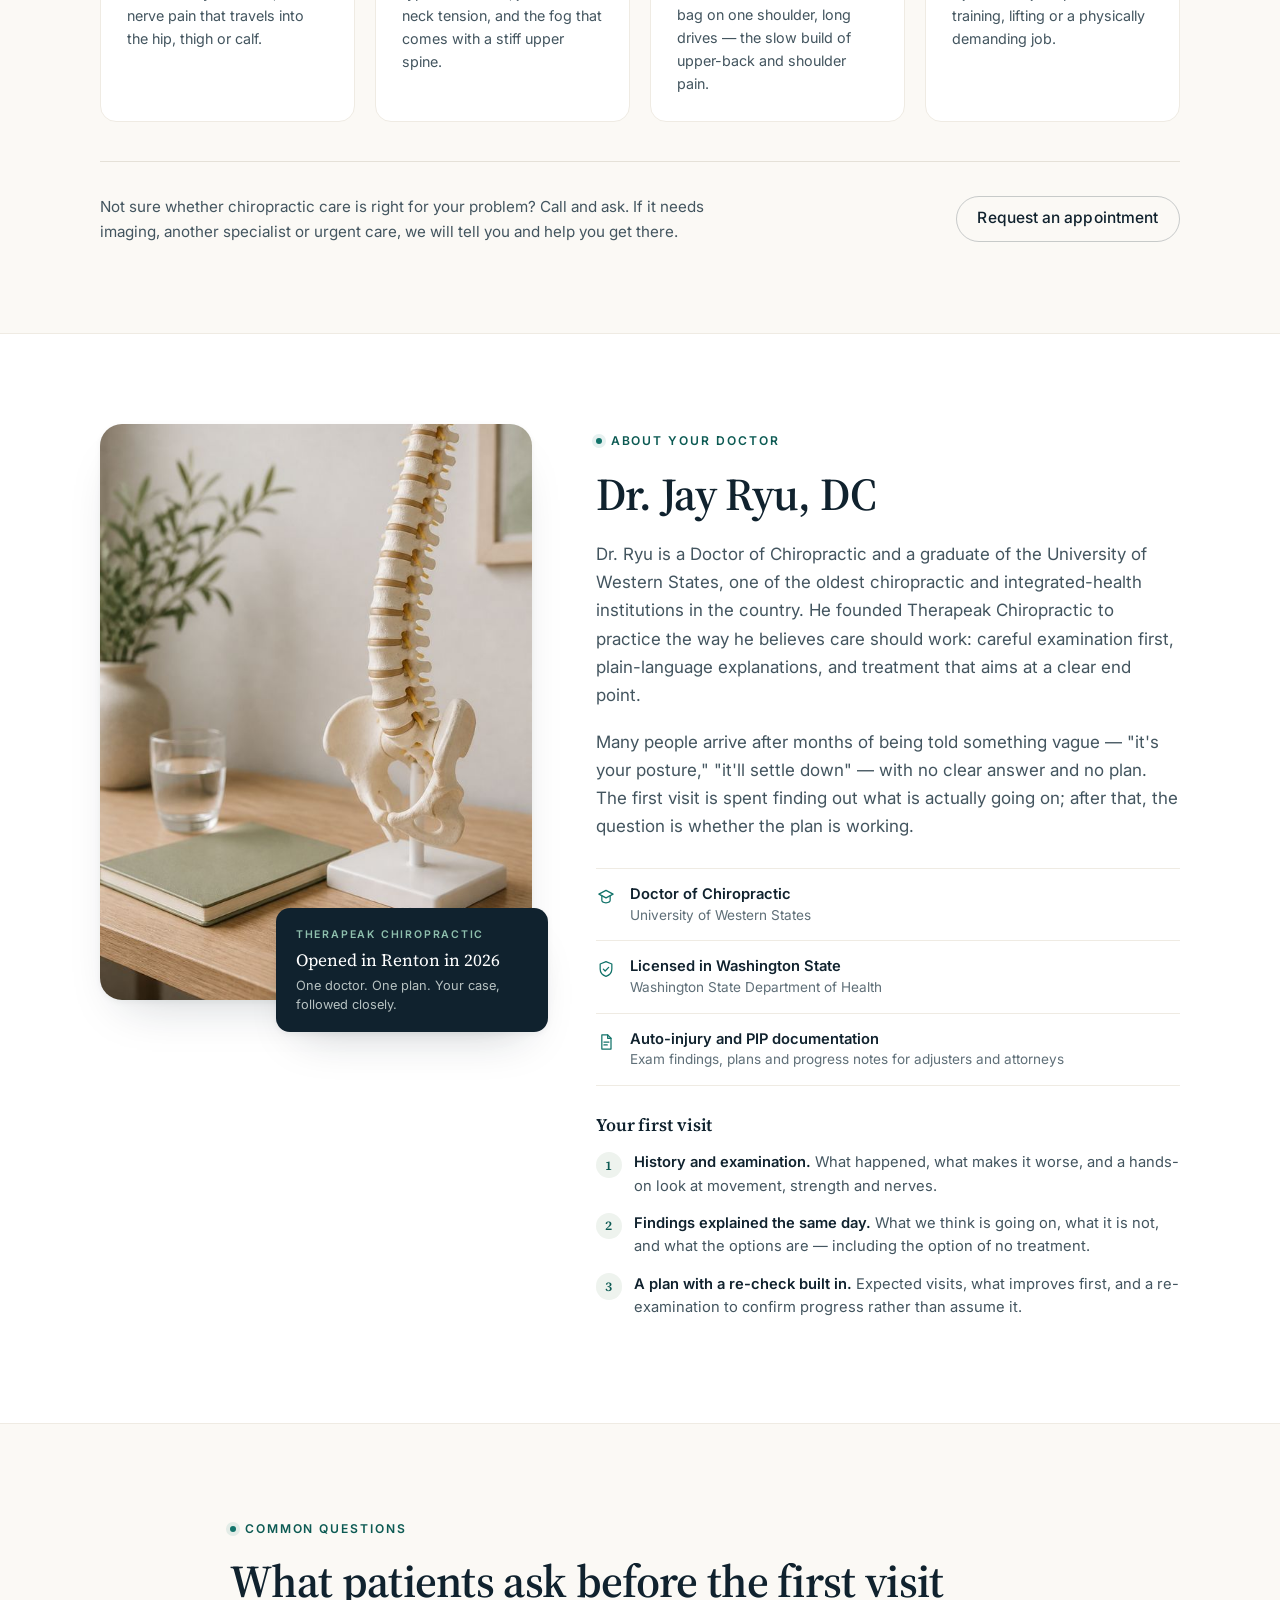
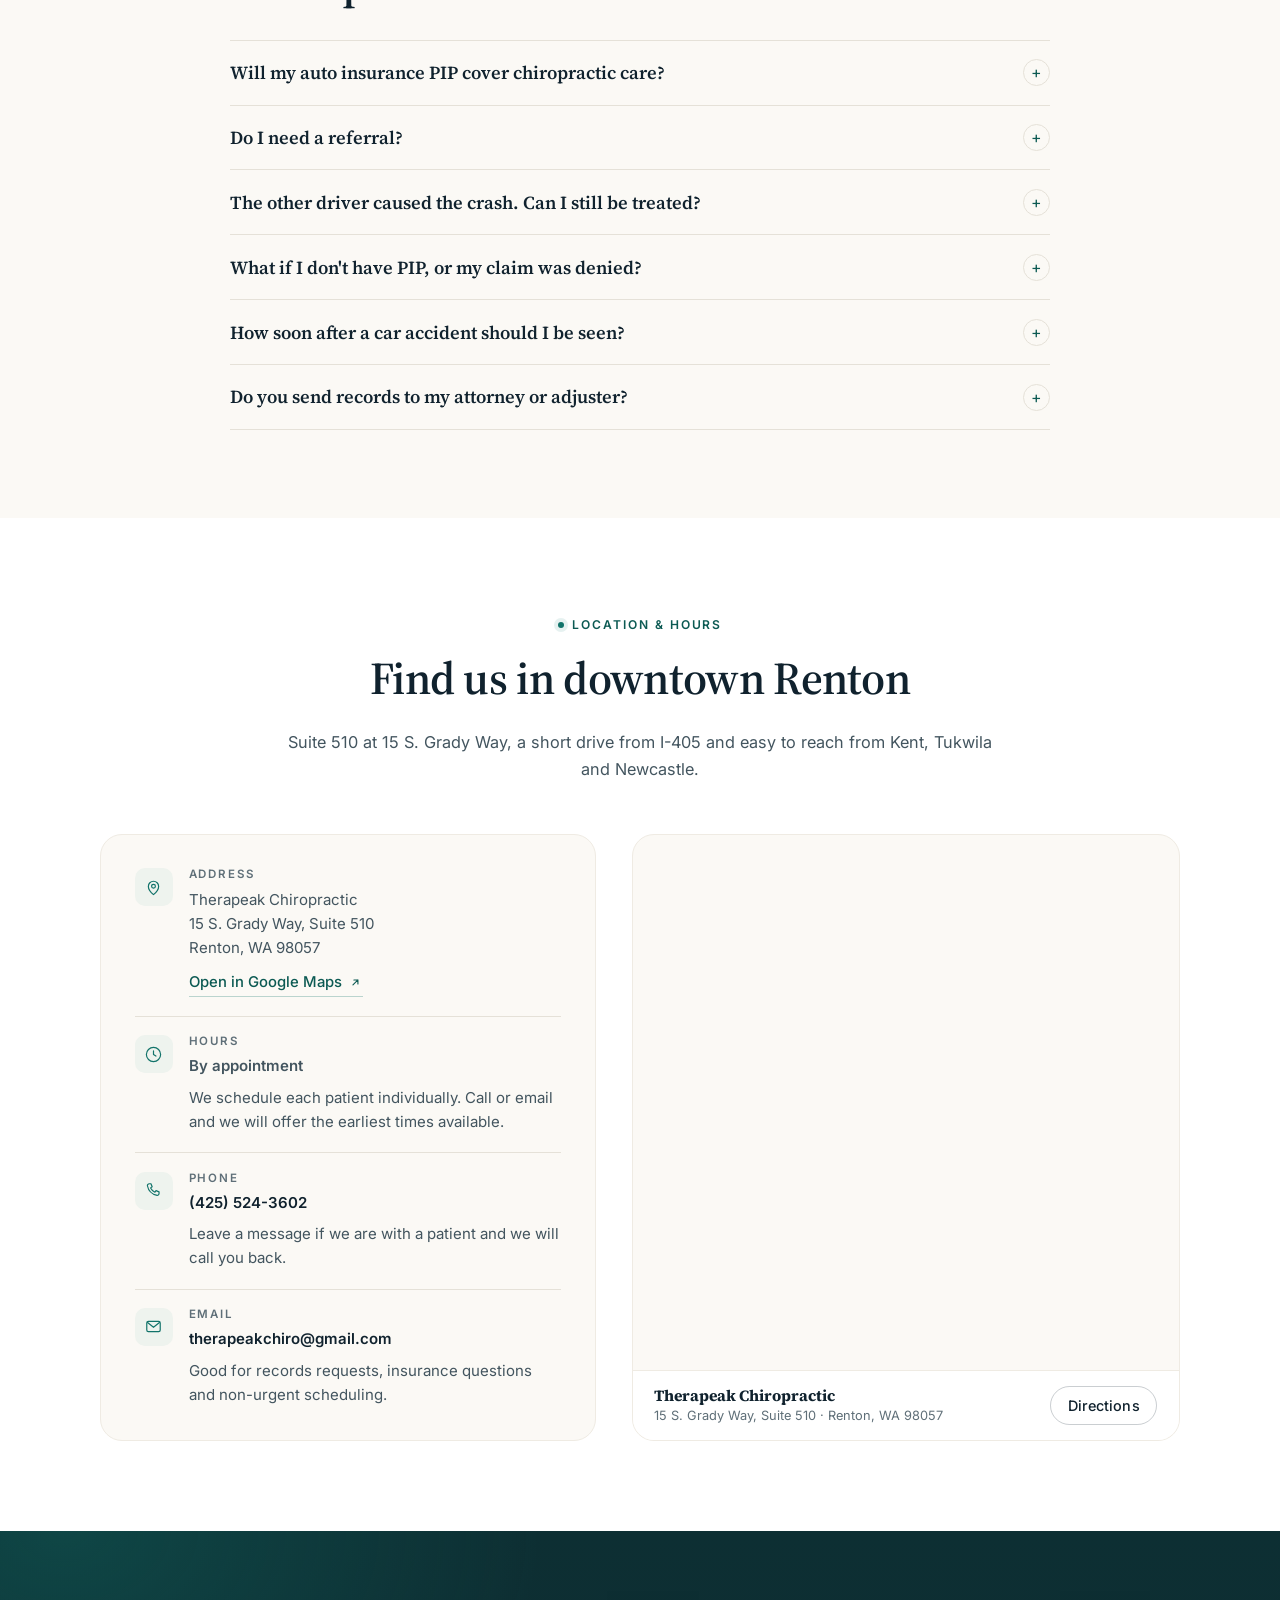
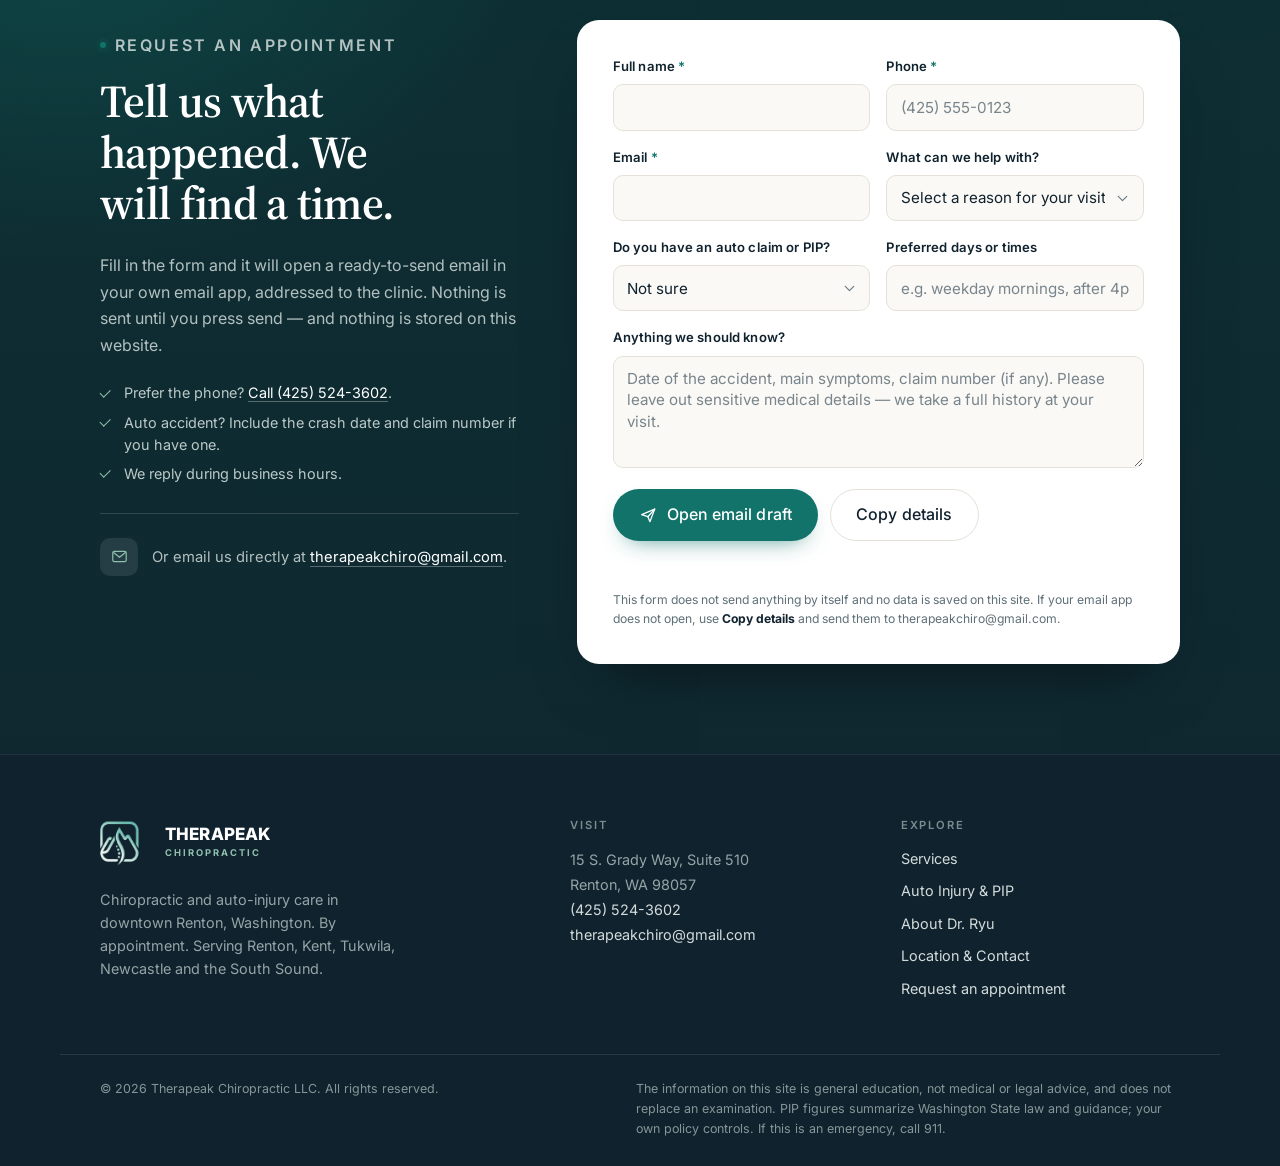
==== commit 185906b8: "Trust strip: rename Crash-injury focused to Auto-Injury/Personal Injury focused" ====
--- a/index.html
+++ b/index.html
@@ -265,7 +265,7 @@
         <div class="trust-item">
           <svg viewBox="0 0 24 24" aria-hidden="true" focusable="false"><path d="M3.5 13.5h3l2-5 3.5 9 2.5-6 1.8 2h4.2"/></svg>
           <div>
-            <strong>Crash-injury focused</strong>
+            <strong>Auto-Injury/Personal Injury focused</strong>
             <span>Whiplash, sprains and soft-tissue recovery.</span>
           </div>
         </div>
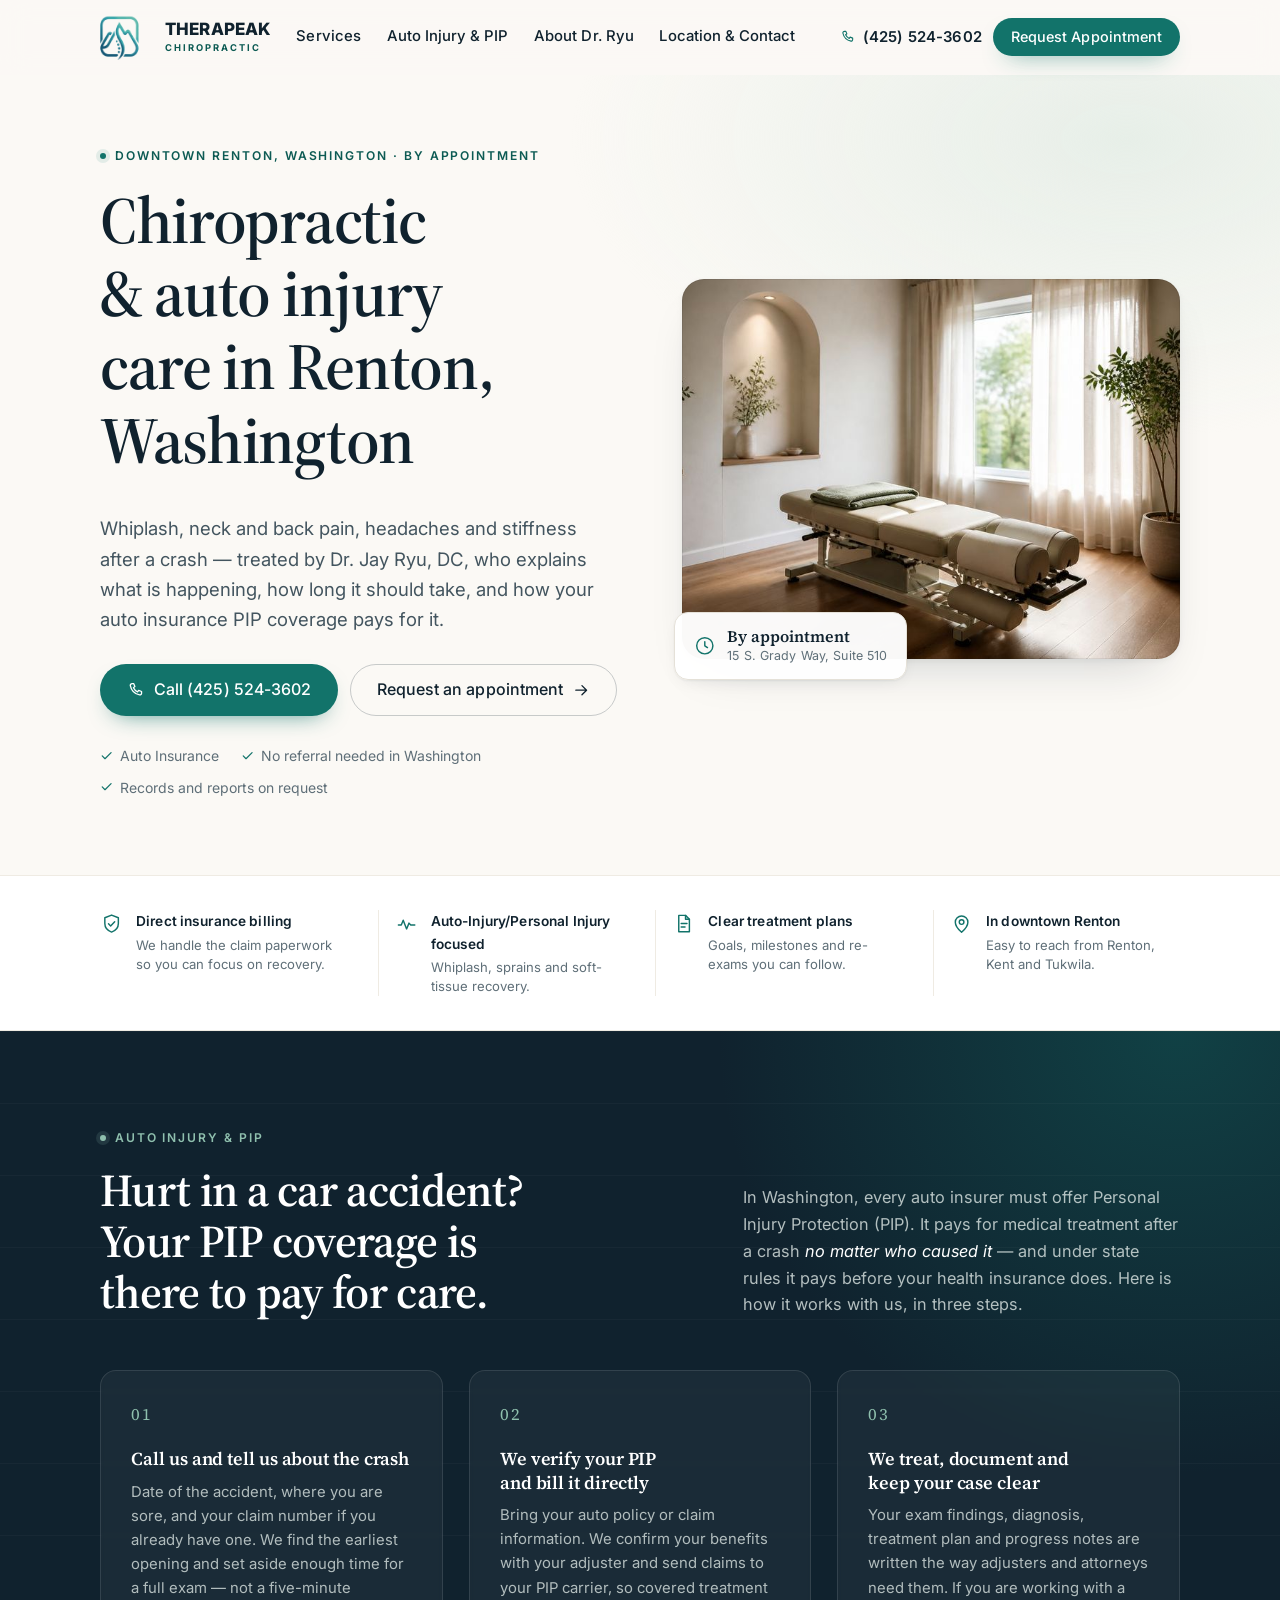
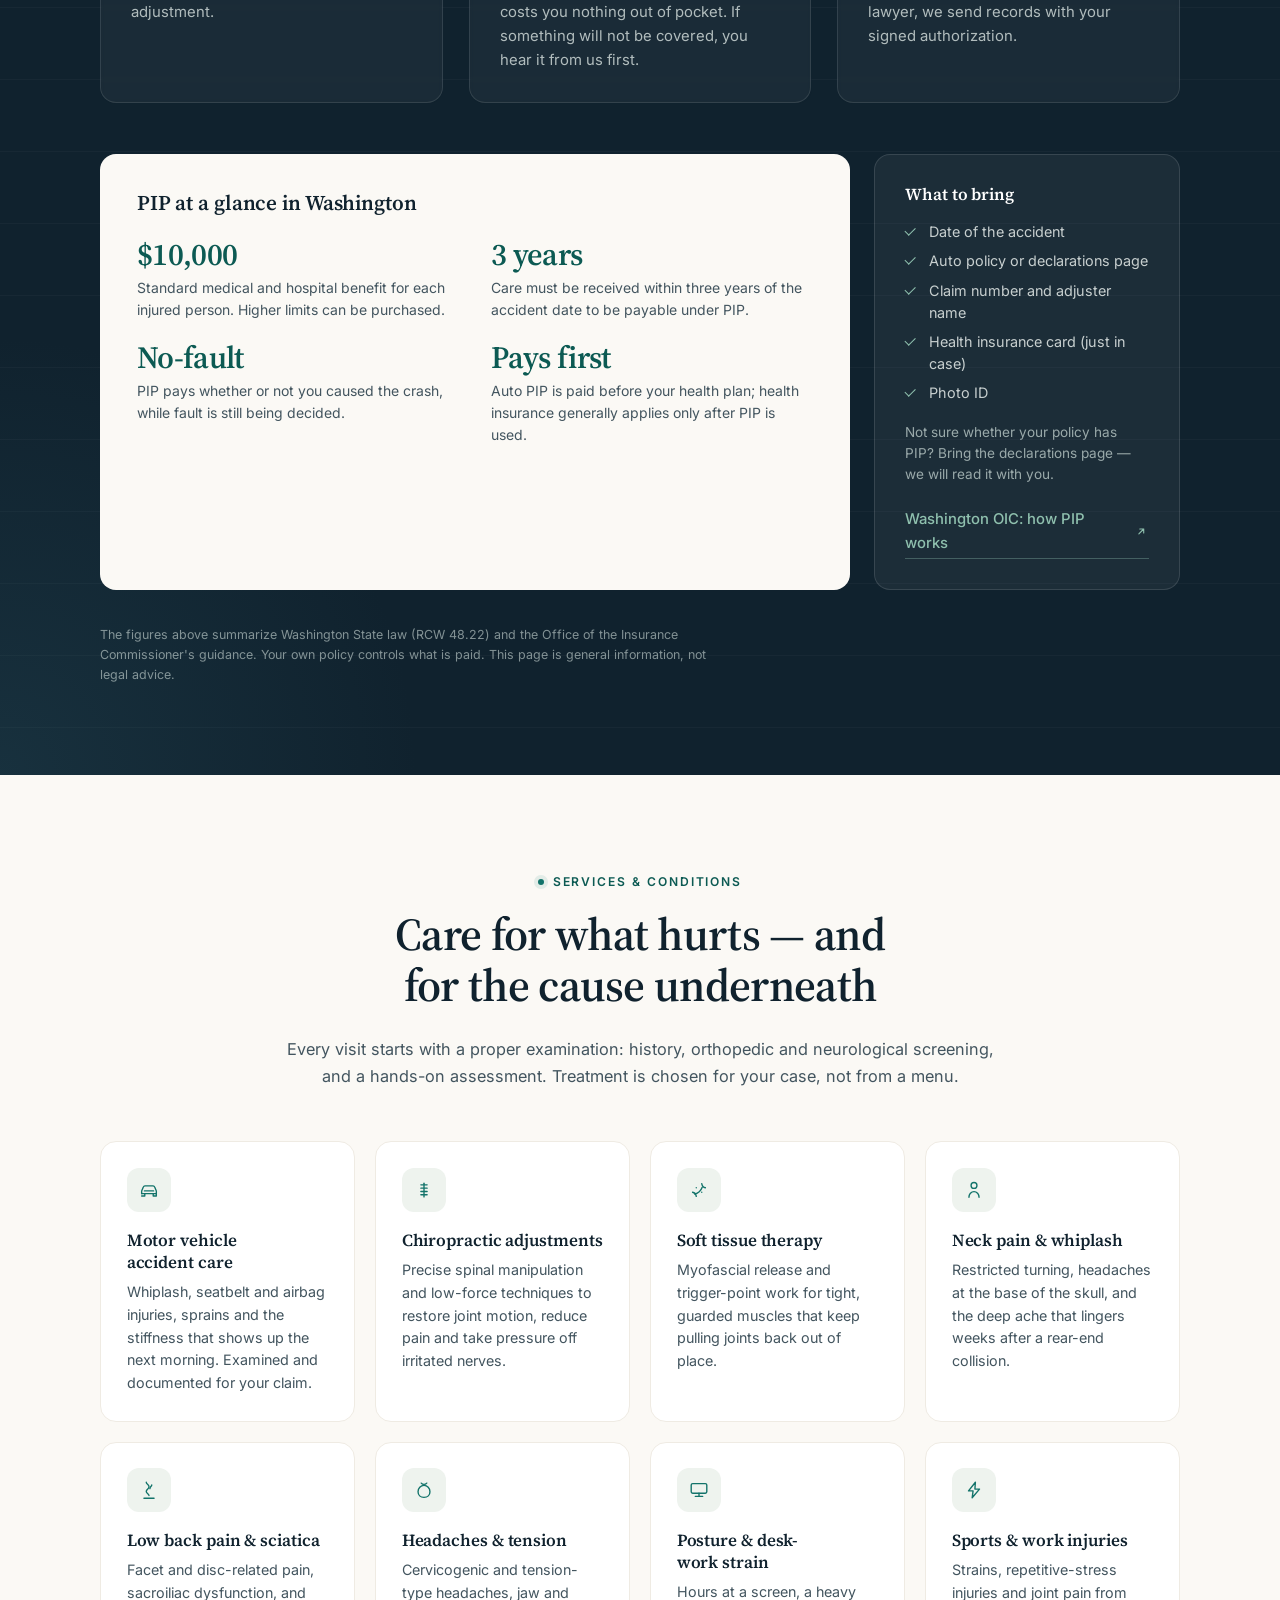
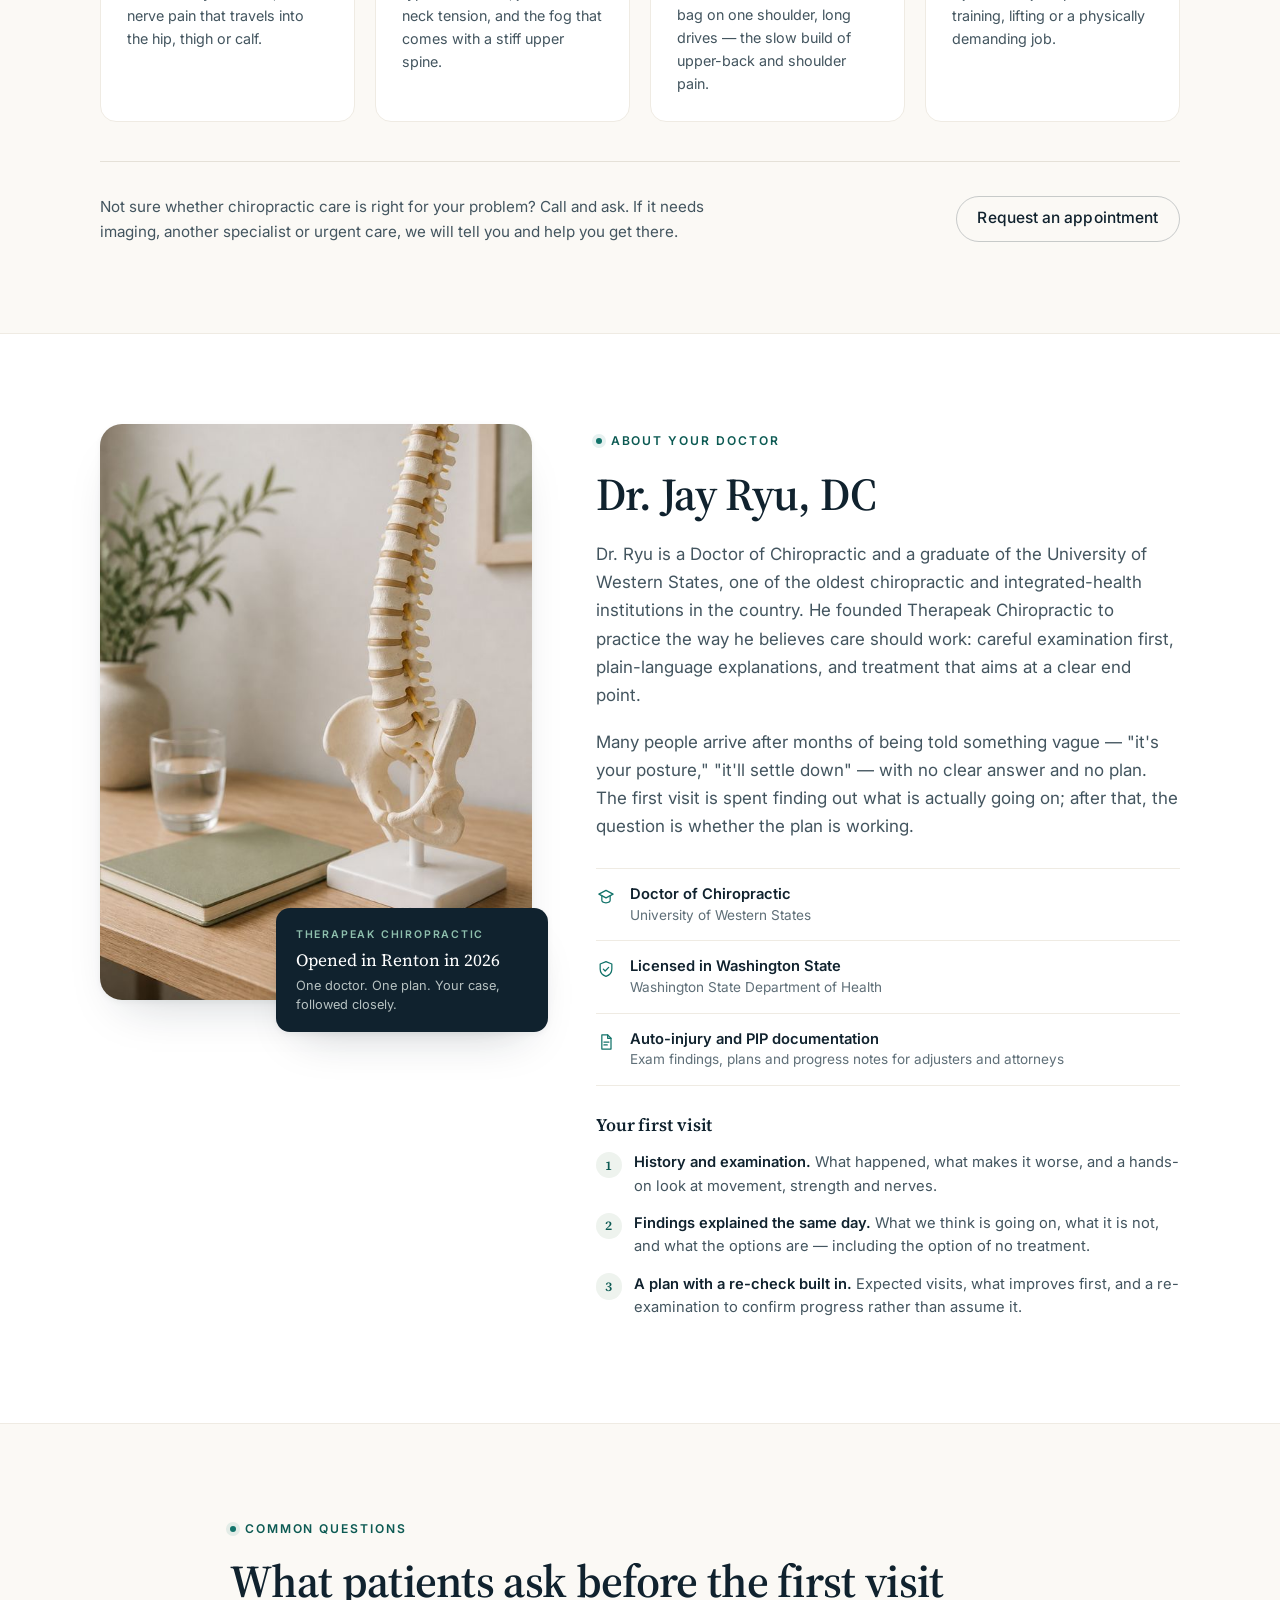
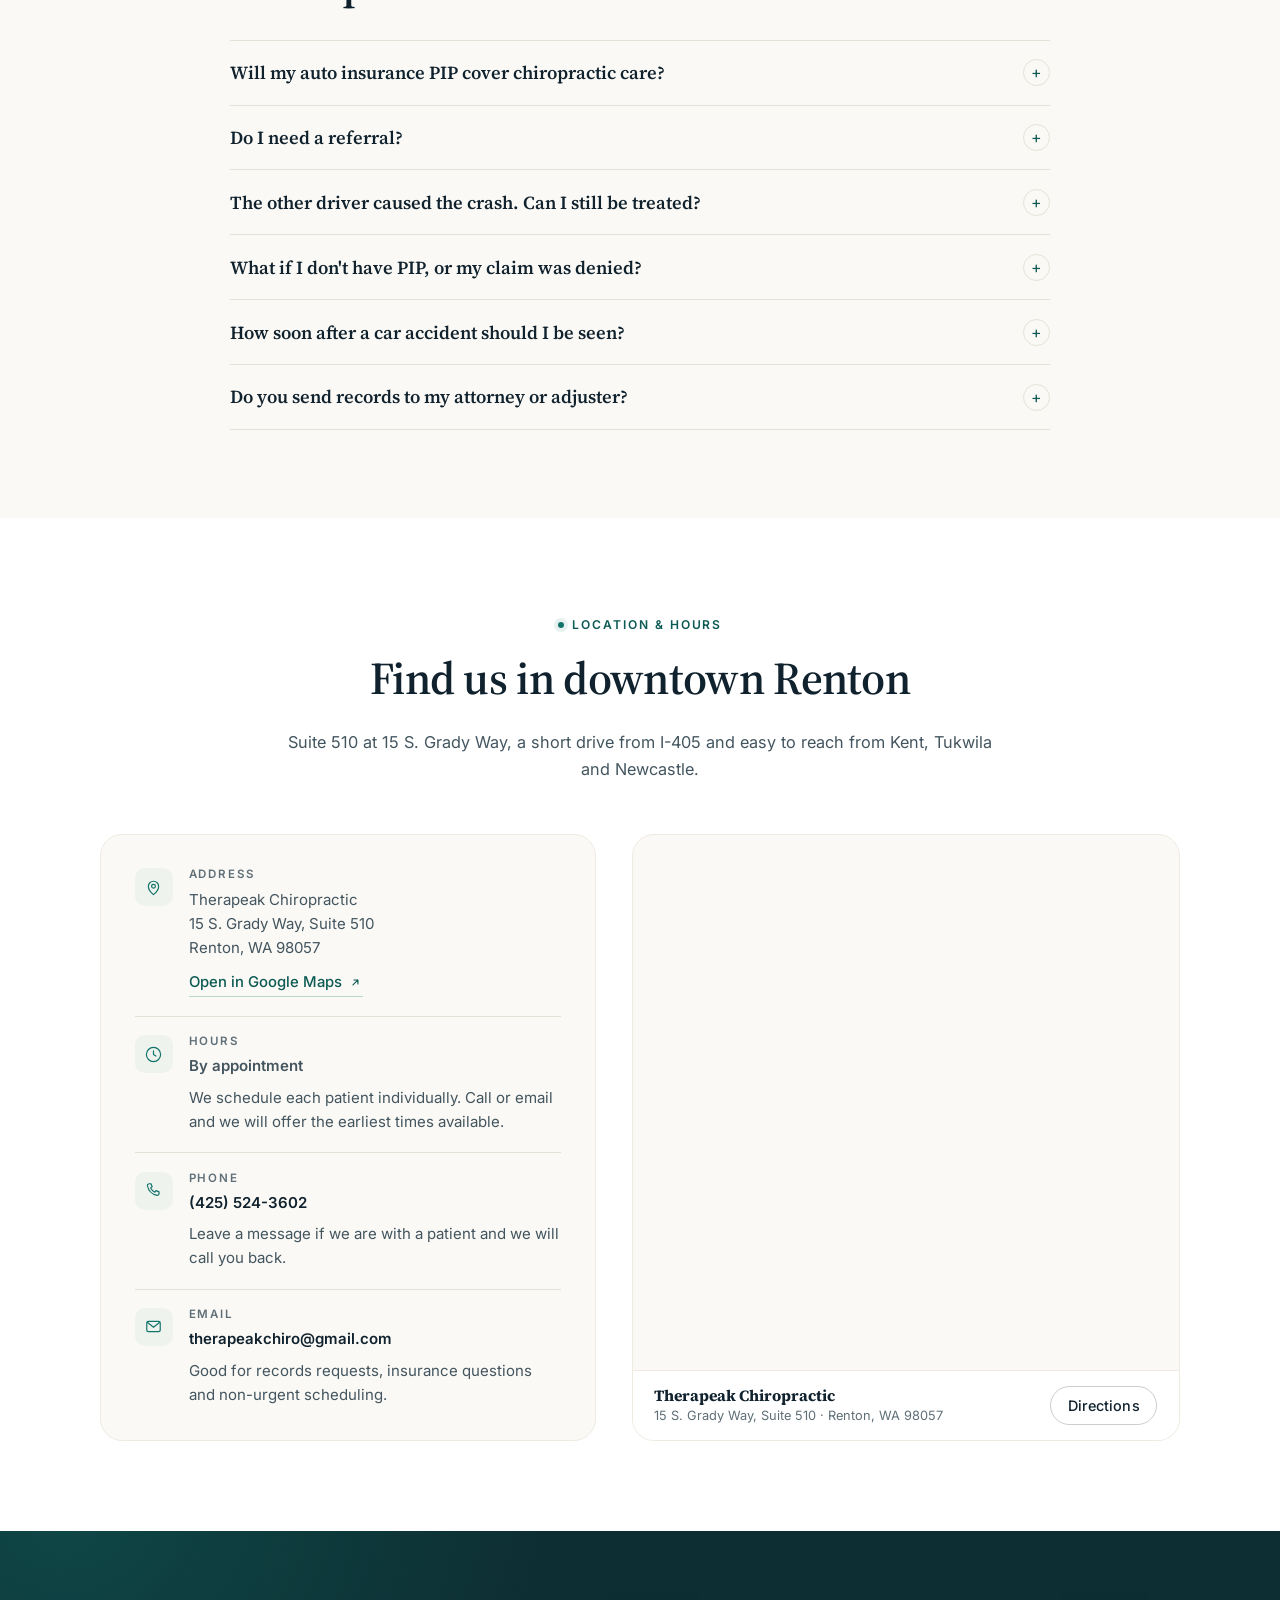
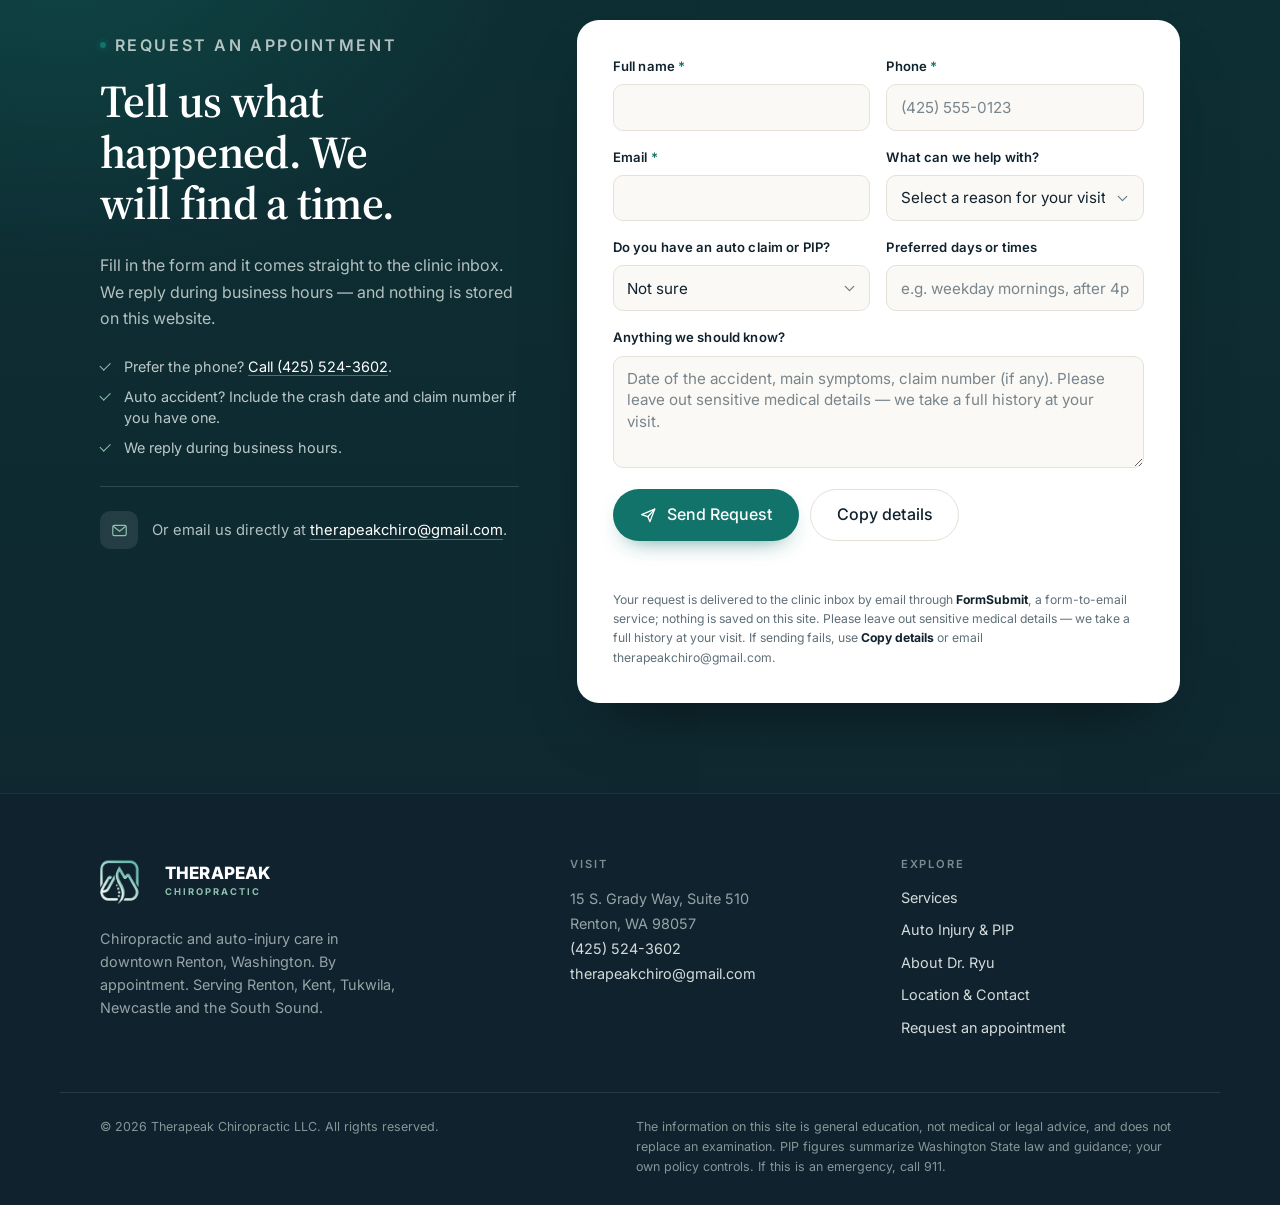
==== commit 8d11dc12: "Appointment form: send directly to the clinic inbox via FormSubmit AJAX - Button now reads Send Requ" ====
--- a/index.html
+++ b/index.html
@@ -622,7 +622,7 @@
         <div class="appointment-copy">
           <p class="eyebrow"><span class="eyebrow-dot" aria-hidden="true"></span>Request an appointment</p>
           <h2 id="appointment-title">Tell us what happened. We will find a time.</h2>
-          <p>Fill in the form and it will open a ready-to-send email in your own email app, addressed to the clinic. Nothing is sent until you press send — and nothing is stored on this website.</p>
+          <p>Fill in the form and it comes straight to the clinic inbox. We reply during business hours — and nothing is stored on this website.</p>
           <ul class="check-list check-list-light">
             <li>Prefer the phone? <a href="tel:+14255243602">Call (425) 524-3602</a>.</li>
             <li>Auto accident? Include the crash date and claim number if you have one.</li>
@@ -636,7 +636,16 @@
           </div>
         </div>
 
-        <form class="appointment-form" id="appointment-form" novalidate>
+        <form class="appointment-form" id="appointment-form" action="https://formsubmit.co/therapeakchiro@gmail.com" method="POST" novalidate>
+          <input type="hidden" name="_subject" value="New appointment request — therapeakchiro.com">
+          <input type="hidden" name="_template" value="table">
+          <input type="hidden" name="_captcha" value="false">
+          <input type="hidden" name="_replyto" value="email">
+          <div class="hp-field" aria-hidden="true">
+            <label for="_honey">Leave this field empty</label>
+            <input type="text" id="_honey" name="_honey" tabindex="-1" autocomplete="off">
+          </div>
+
           <div class="field-row">
             <div class="field">
               <label for="name">Full name <span class="req" aria-hidden="true">*</span></label>
@@ -688,15 +697,15 @@
           </div>
 
           <div class="form-actions">
-            <button class="btn btn-primary btn-lg" type="submit">
+            <button class="btn btn-primary btn-lg" type="submit" id="send-request">
               <svg viewBox="0 0 24 24" aria-hidden="true" focusable="false"><path d="M3.5 11.2 20.5 4l-6.2 16.4-2.7-6.4z"/><path d="M11.6 14 20.5 4"/></svg>
-              Open email draft
+              <span class="btn-label">Send Request</span>
             </button>
             <button class="btn btn-ghost btn-lg" type="button" id="copy-details">Copy details</button>
           </div>
 
           <p class="form-status" id="form-status" role="status" aria-live="polite"></p>
-          <p class="fineprint fineprint-light">This form does not send anything by itself and no data is saved on this site. If your email app does not open, use <strong>Copy details</strong> and send them to therapeakchiro@gmail.com.</p>
+          <p class="fineprint fineprint-light">Your request is delivered to the clinic inbox by email through <strong>FormSubmit</strong>, a form-to-email service; nothing is saved on this site. Please leave out sensitive medical details — we take a full history at your visit. If sending fails, use <strong>Copy details</strong> or email therapeakchiro@gmail.com.</p>
         </form>
       </div>
     </section>
--- a/styles.css
+++ b/styles.css
@@ -1110,6 +1110,51 @@
   min-height: 1.2em;
 }
 .form-status.is-error { color: #9d3d27; }
+.form-status a { color: inherit; text-decoration: underline; text-underline-offset: 2px; }
+.form-status.is-success {
+  display: flex;
+  gap: .6rem;
+  align-items: flex-start;
+  min-height: 0;
+  margin: 1.35rem 0 0;
+  padding: .95rem 1.1rem;
+  background: rgba(18, 115, 106, .08);
+  border-radius: 12px;
+  color: var(--teal-dark);
+  font-size: .95rem;
+  font-weight: 600;
+}
+.form-status.is-success::before {
+  content: "✓";
+  flex: none;
+  display: inline-flex;
+  align-items: center;
+  justify-content: center;
+  width: 1.35rem;
+  height: 1.35rem;
+  margin-top: .05rem;
+  border-radius: 50%;
+  background: var(--teal);
+  color: #fff;
+  font-size: .78rem;
+  line-height: 1;
+}
+/* Sent state: the fields and buttons give way to the confirmation line. */
+.appointment-form.is-sent > .field-row,
+.appointment-form.is-sent > .field,
+.appointment-form.is-sent > .form-actions,
+.appointment-form.is-sent > .fineprint-light,
+.appointment-form.is-sent > .hp-field { display: none; }
+
+/* FormSubmit honeypot — hidden from people, tempting to bots. */
+.hp-field {
+  position: absolute;
+  left: -9999px;
+  width: 1px;
+  height: 1px;
+  overflow: hidden;
+}
+.btn.is-busy, .btn:disabled { cursor: progress; opacity: .78; }
 .fineprint-light { color: var(--muted); font-size: .76rem; margin-top: 1rem; max-width: none; }
 .fineprint-light strong { color: var(--ink); }
 
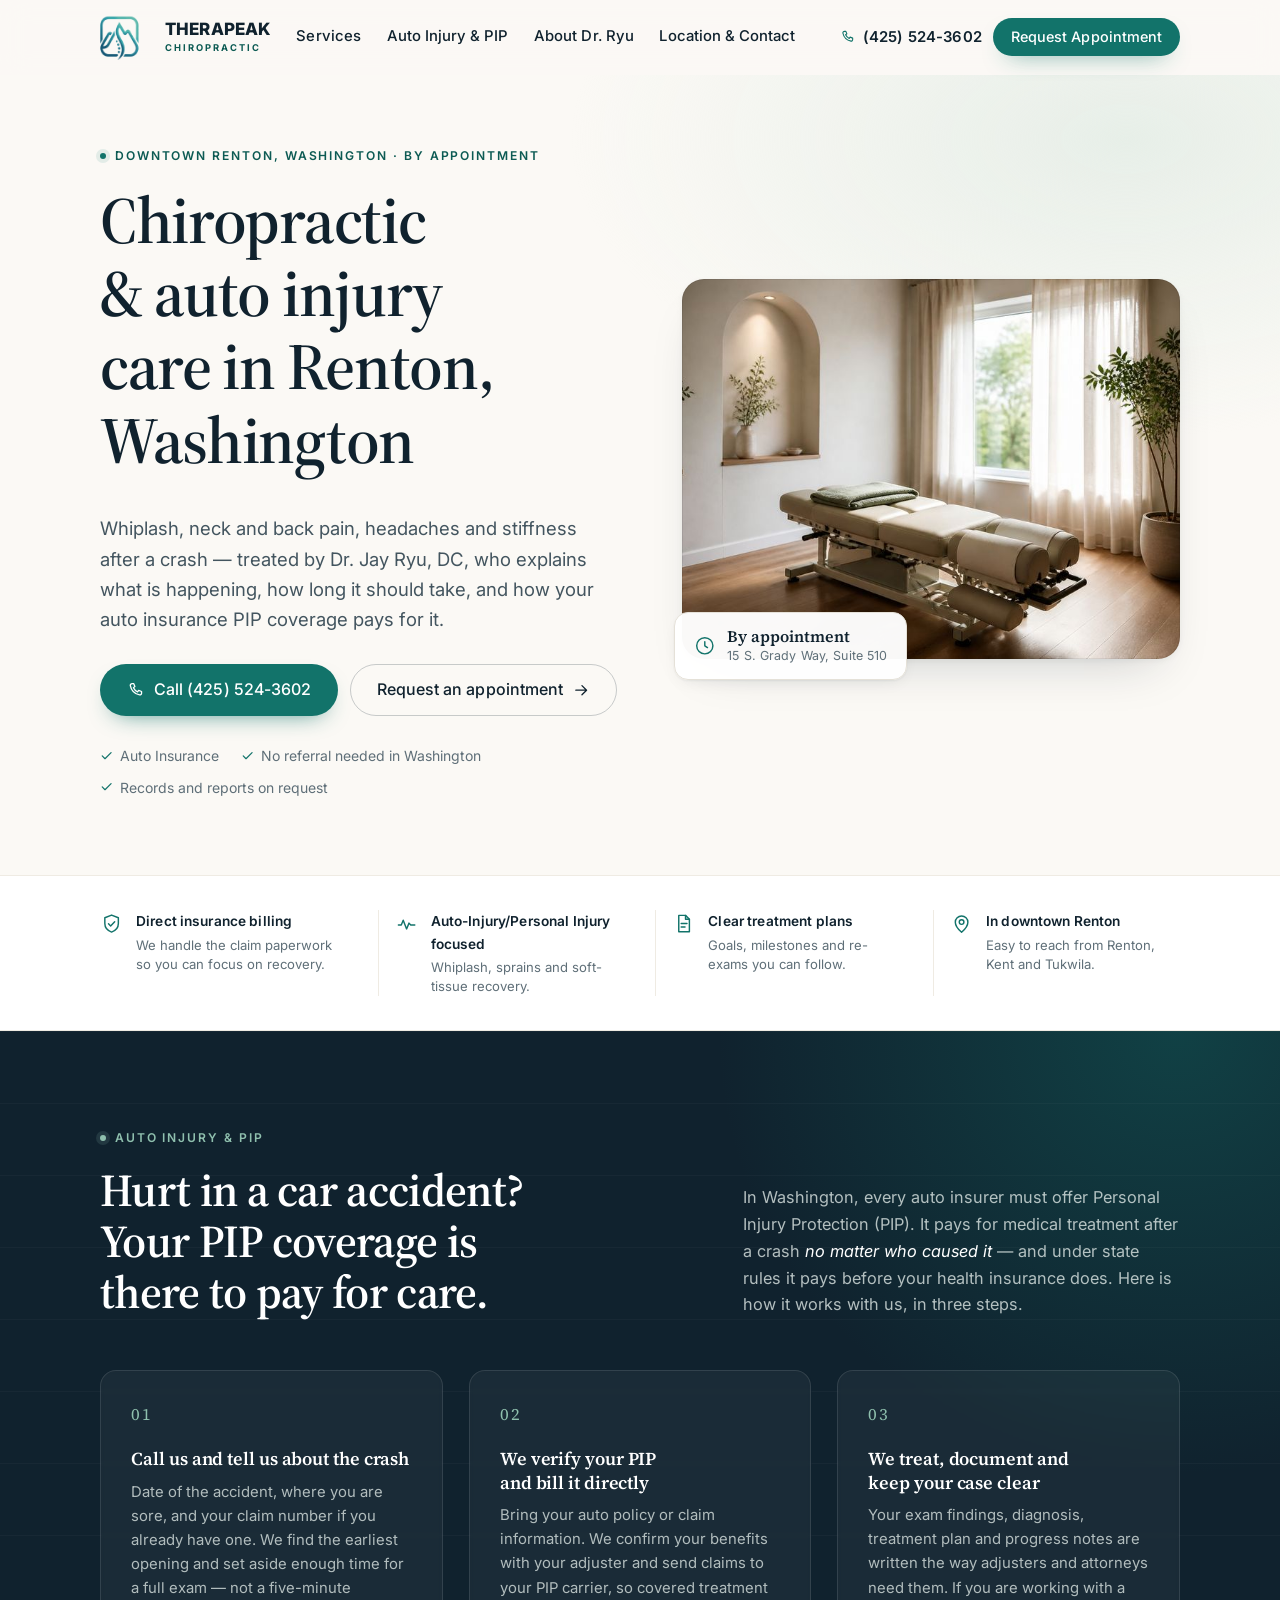
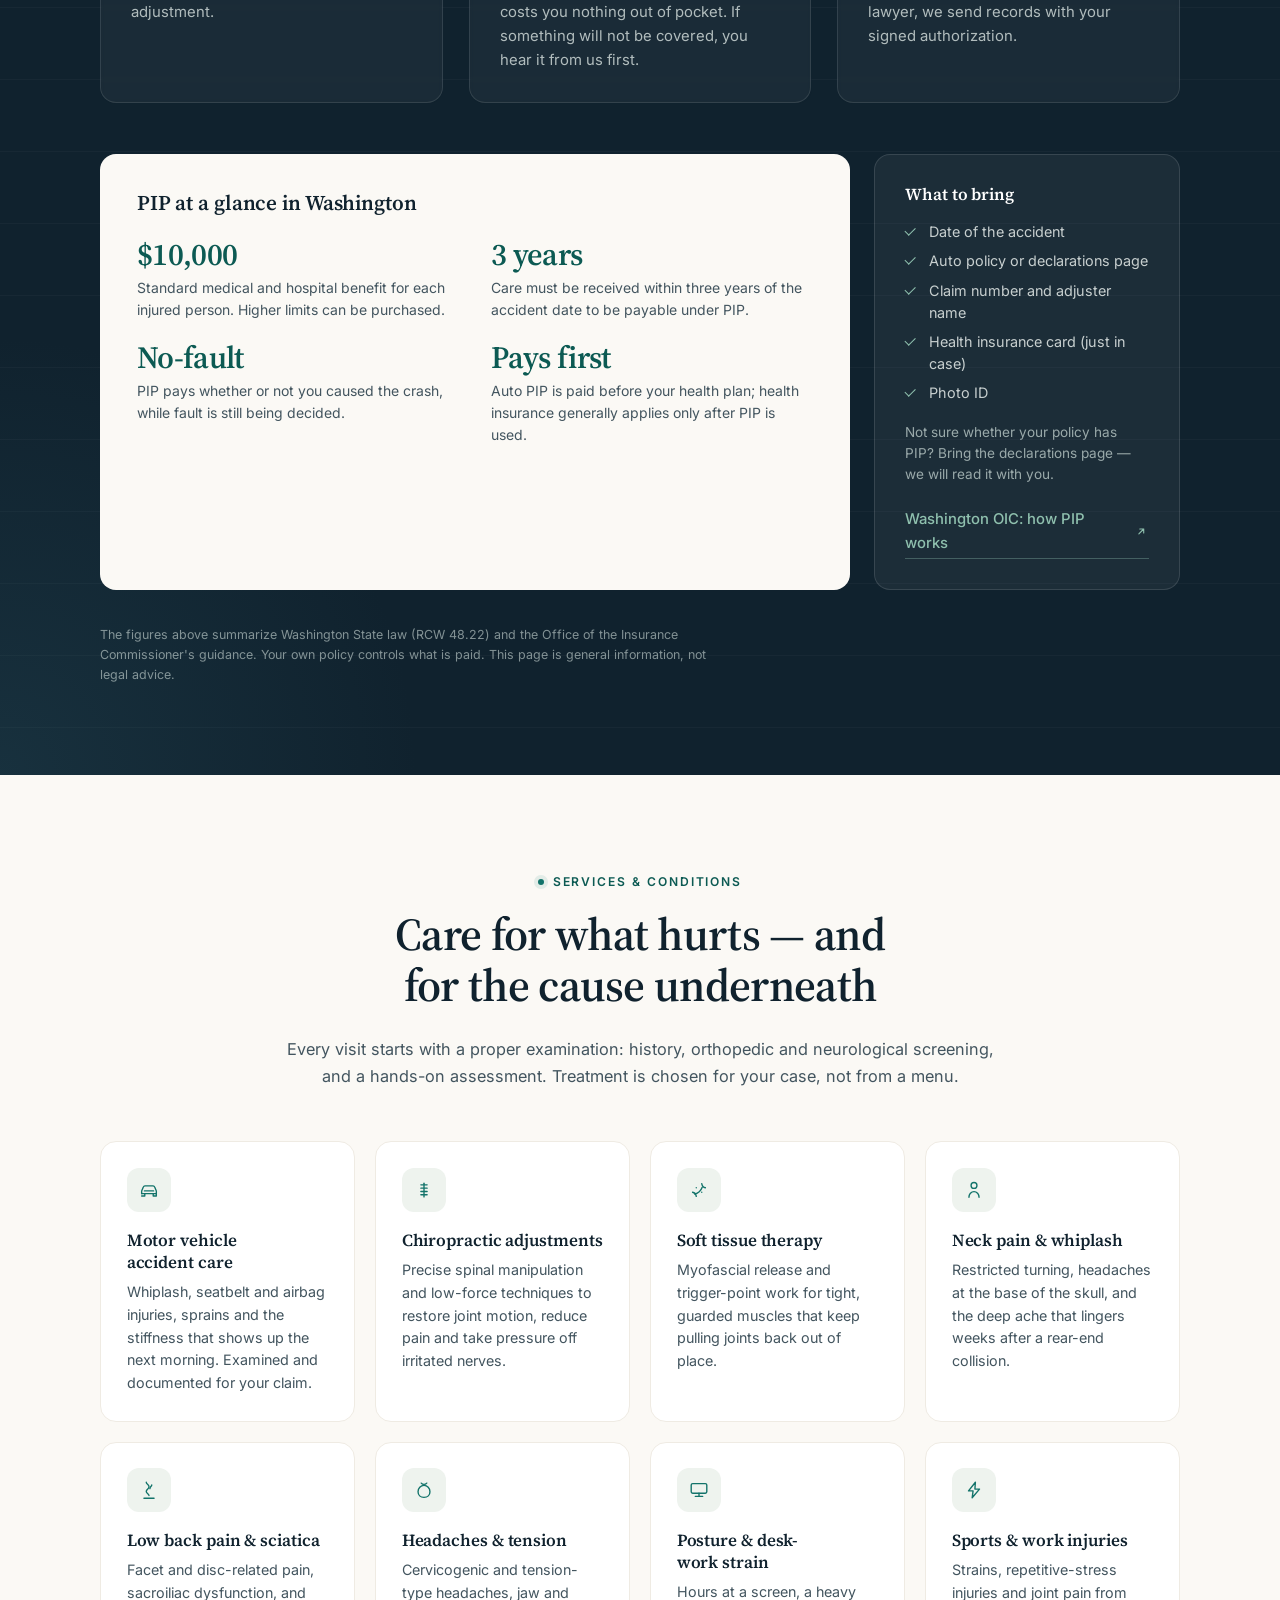
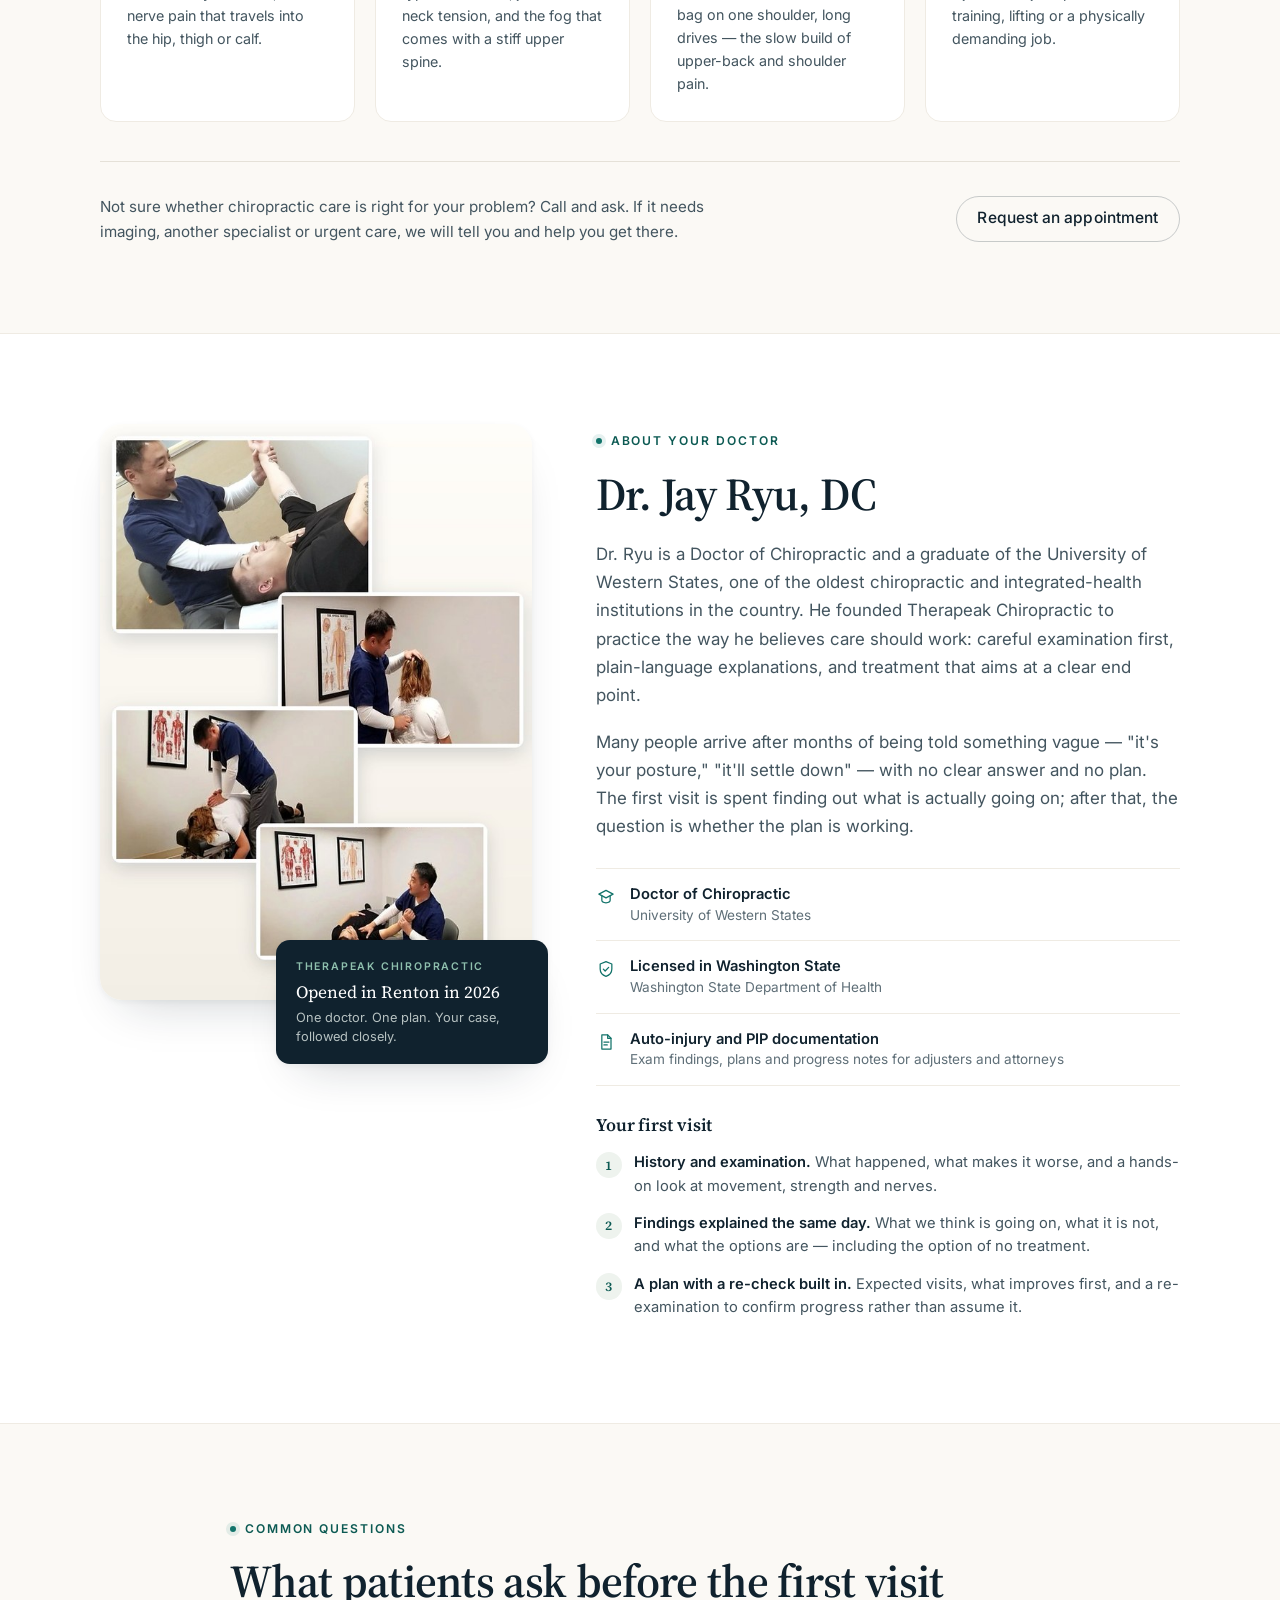
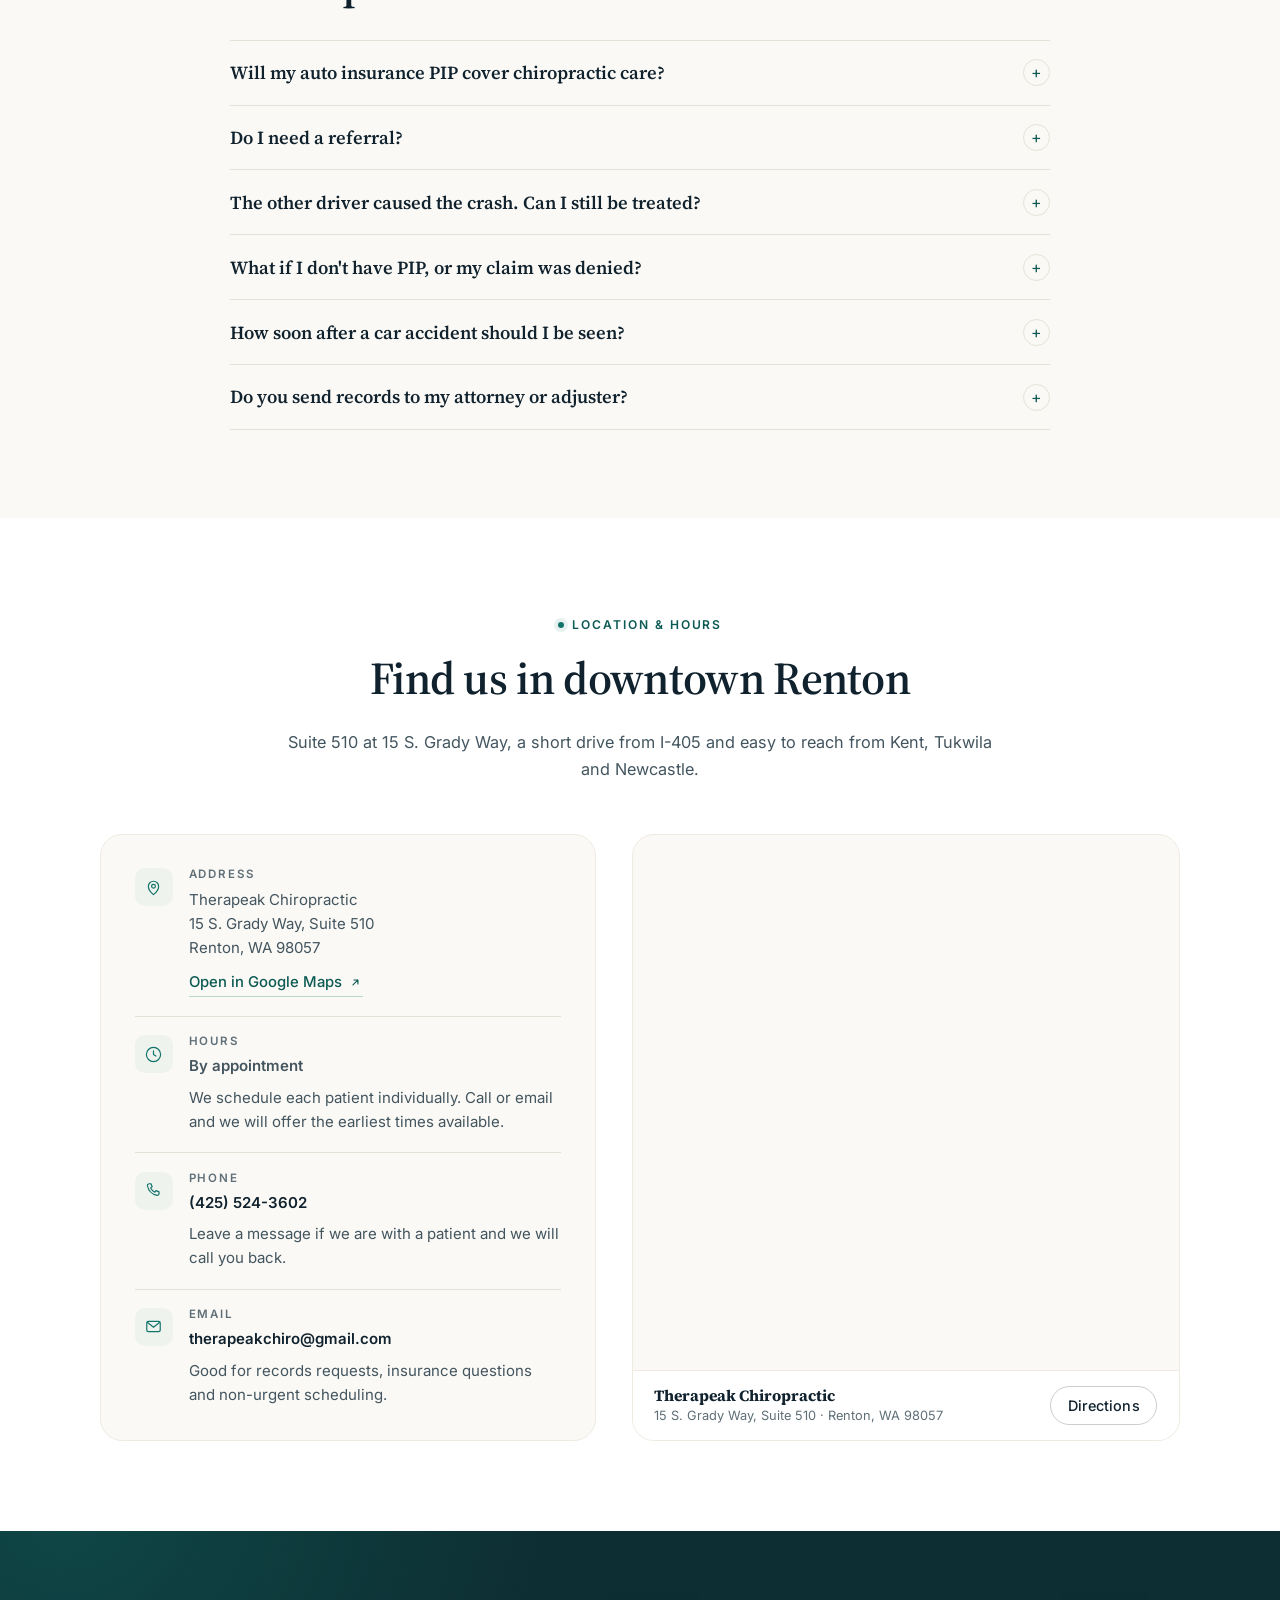
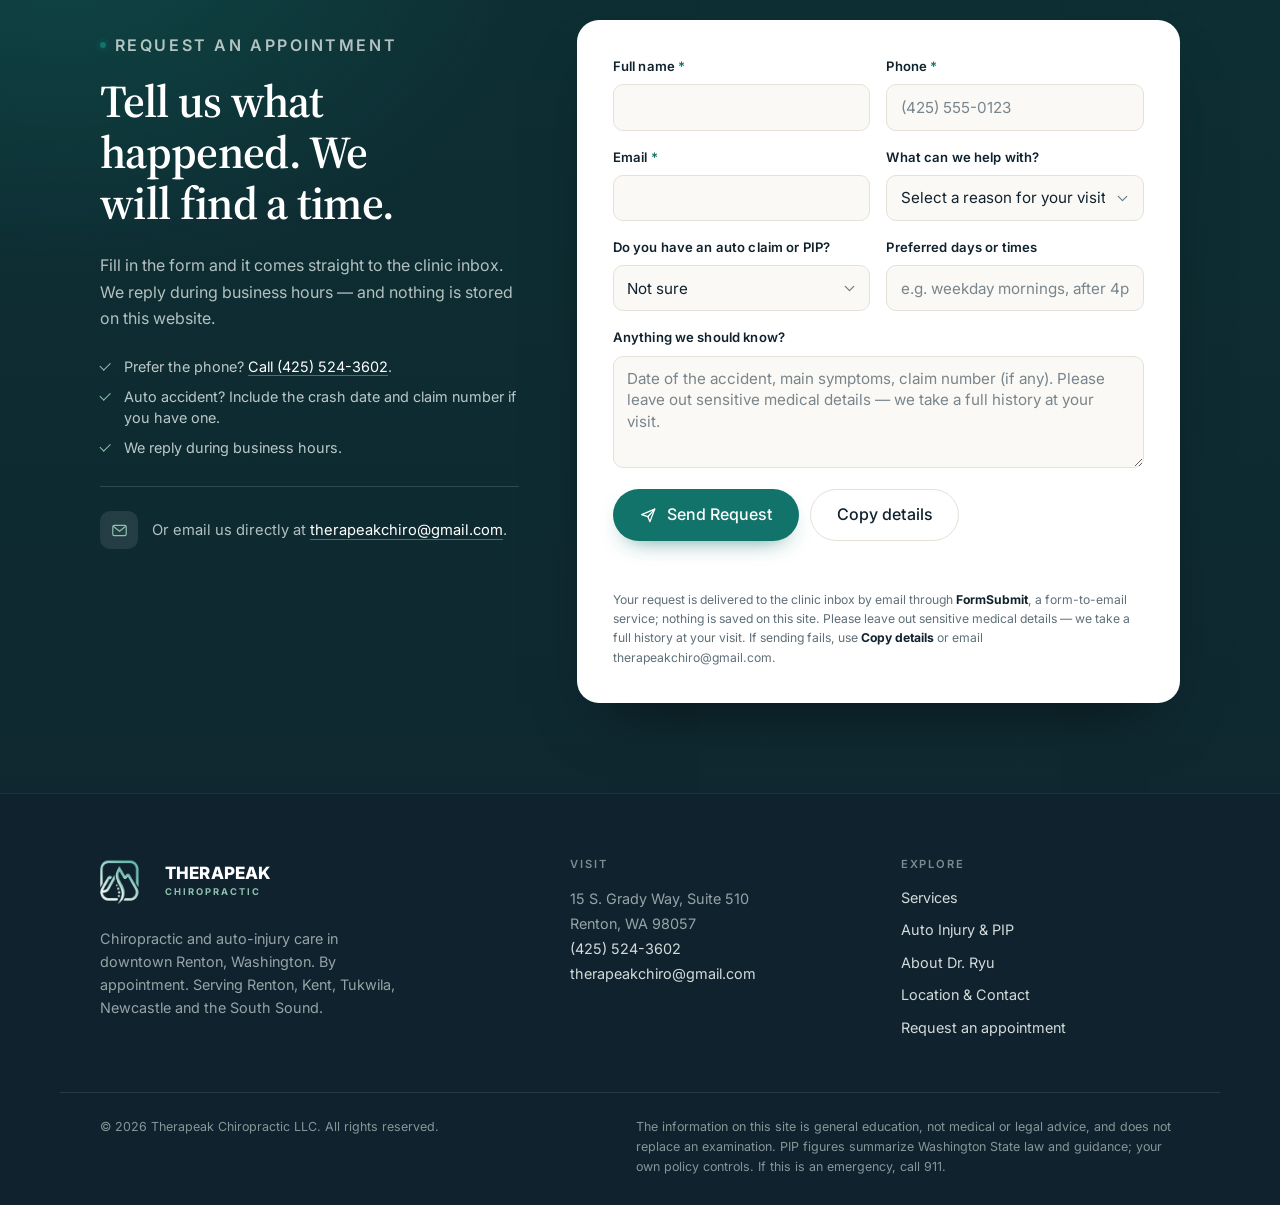
==== commit 9e5af8fc: "About section: replace the placeholder image with a photo collage of Dr. Ryu treating patients Four " ====
--- a/index.html
+++ b/index.html
@@ -445,11 +445,11 @@
         <div class="about-visual">
           <figure>
             <img
-              src="assets/spine-model-900.jpg"
-              srcset="assets/spine-model-600.jpg 600w, assets/spine-model-900.jpg 900w"
+              src="assets/dr-ryu-collage-1200.jpg"
+              srcset="assets/dr-ryu-collage-600.jpg 600w, assets/dr-ryu-collage-900.jpg 900w, assets/dr-ryu-collage-1200.jpg 1200w"
               sizes="(max-width: 900px) 88vw, 38vw"
-              width="900" height="1350"
-              alt="An anatomical spine model, a notebook and a glass of water on a light oak desk."
+              width="1200" height="1600"
+              alt="Dr. Jay Ryu treating patients at Therapeak Chiropractic in Renton: a shoulder and arm treatment, a seated neck adjustment, a table adjustment, and hands-on work with a patient on the table."
               loading="lazy" decoding="async">
           </figure>
           <div class="about-card">
--- a/styles.css
+++ b/styles.css
@@ -756,7 +756,7 @@
   gap: clamp(2rem, 5vw, 4.5rem);
   align-items: start;
 }
-.about-visual { position: relative; padding-bottom: 2rem; }
+.about-visual { position: relative; padding-bottom: 4rem; }
 .about-visual figure {
   margin: 0;
   border-radius: var(--radius-lg);
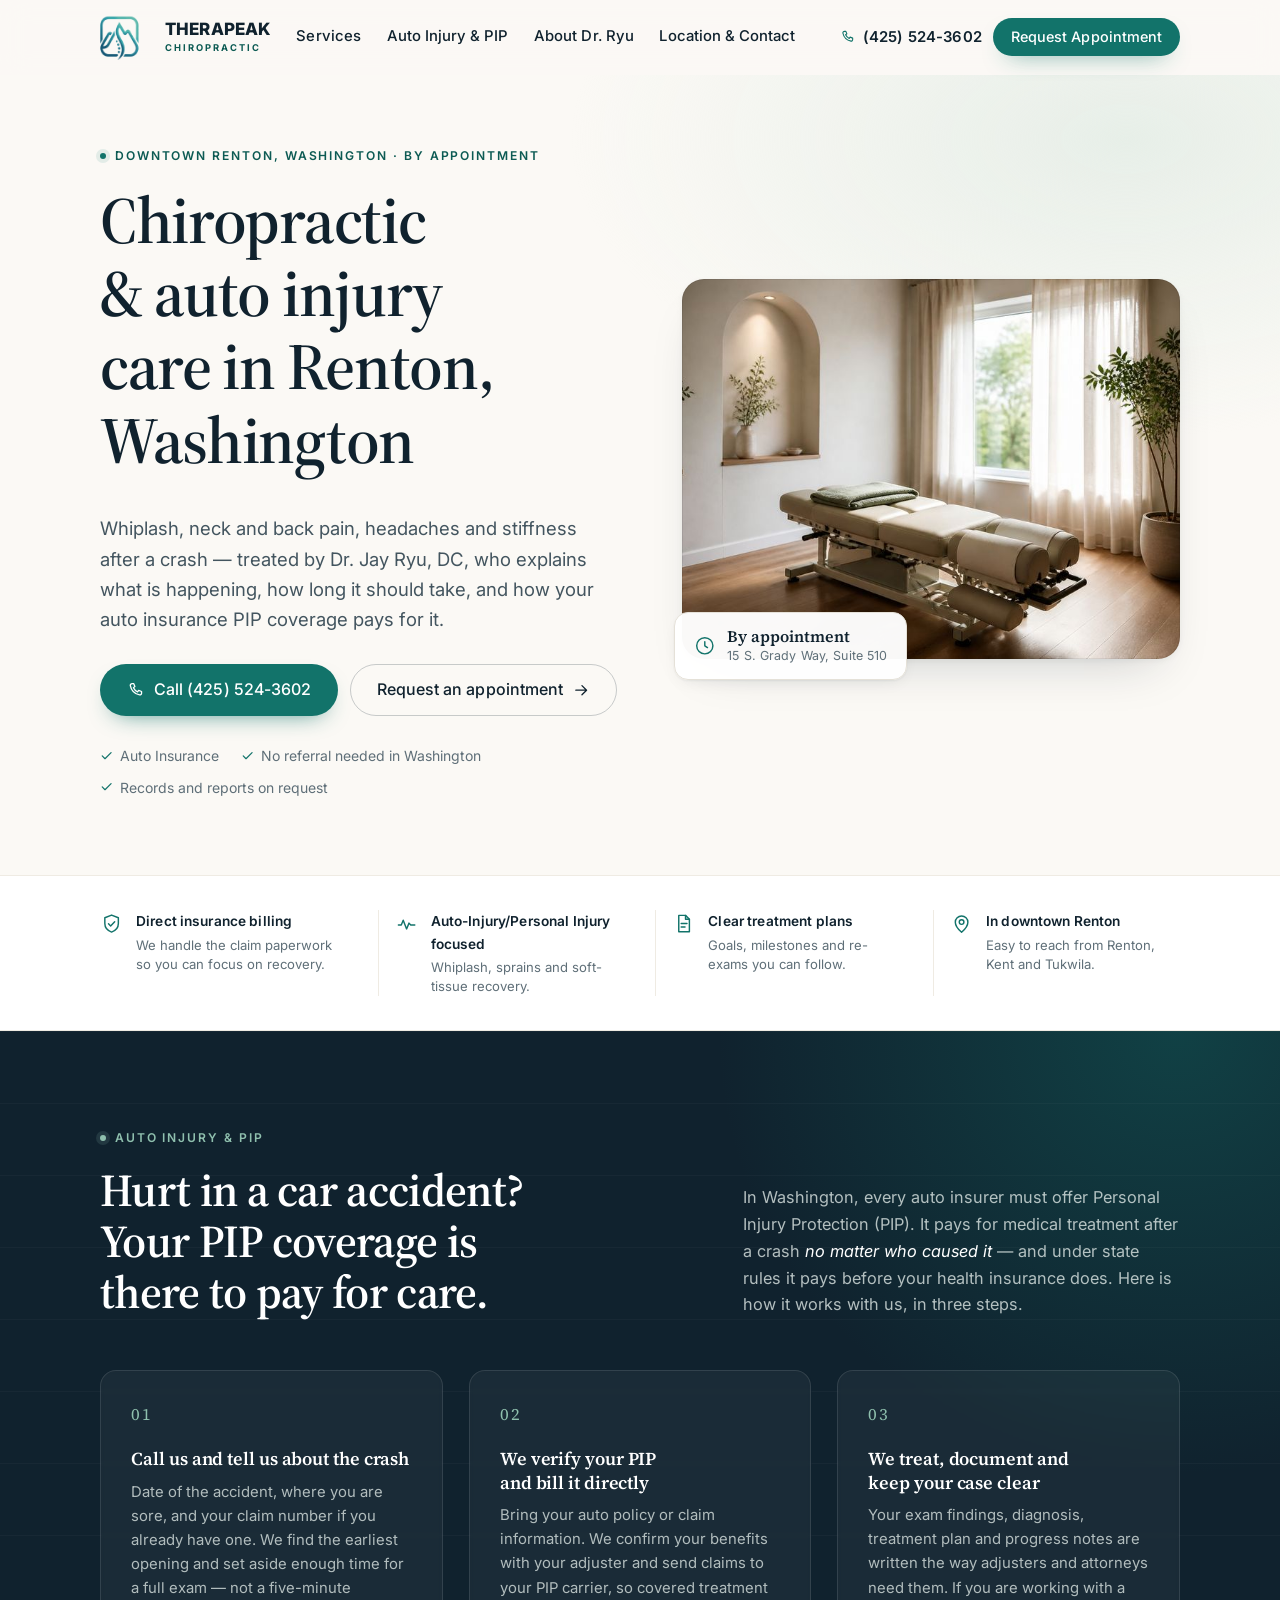
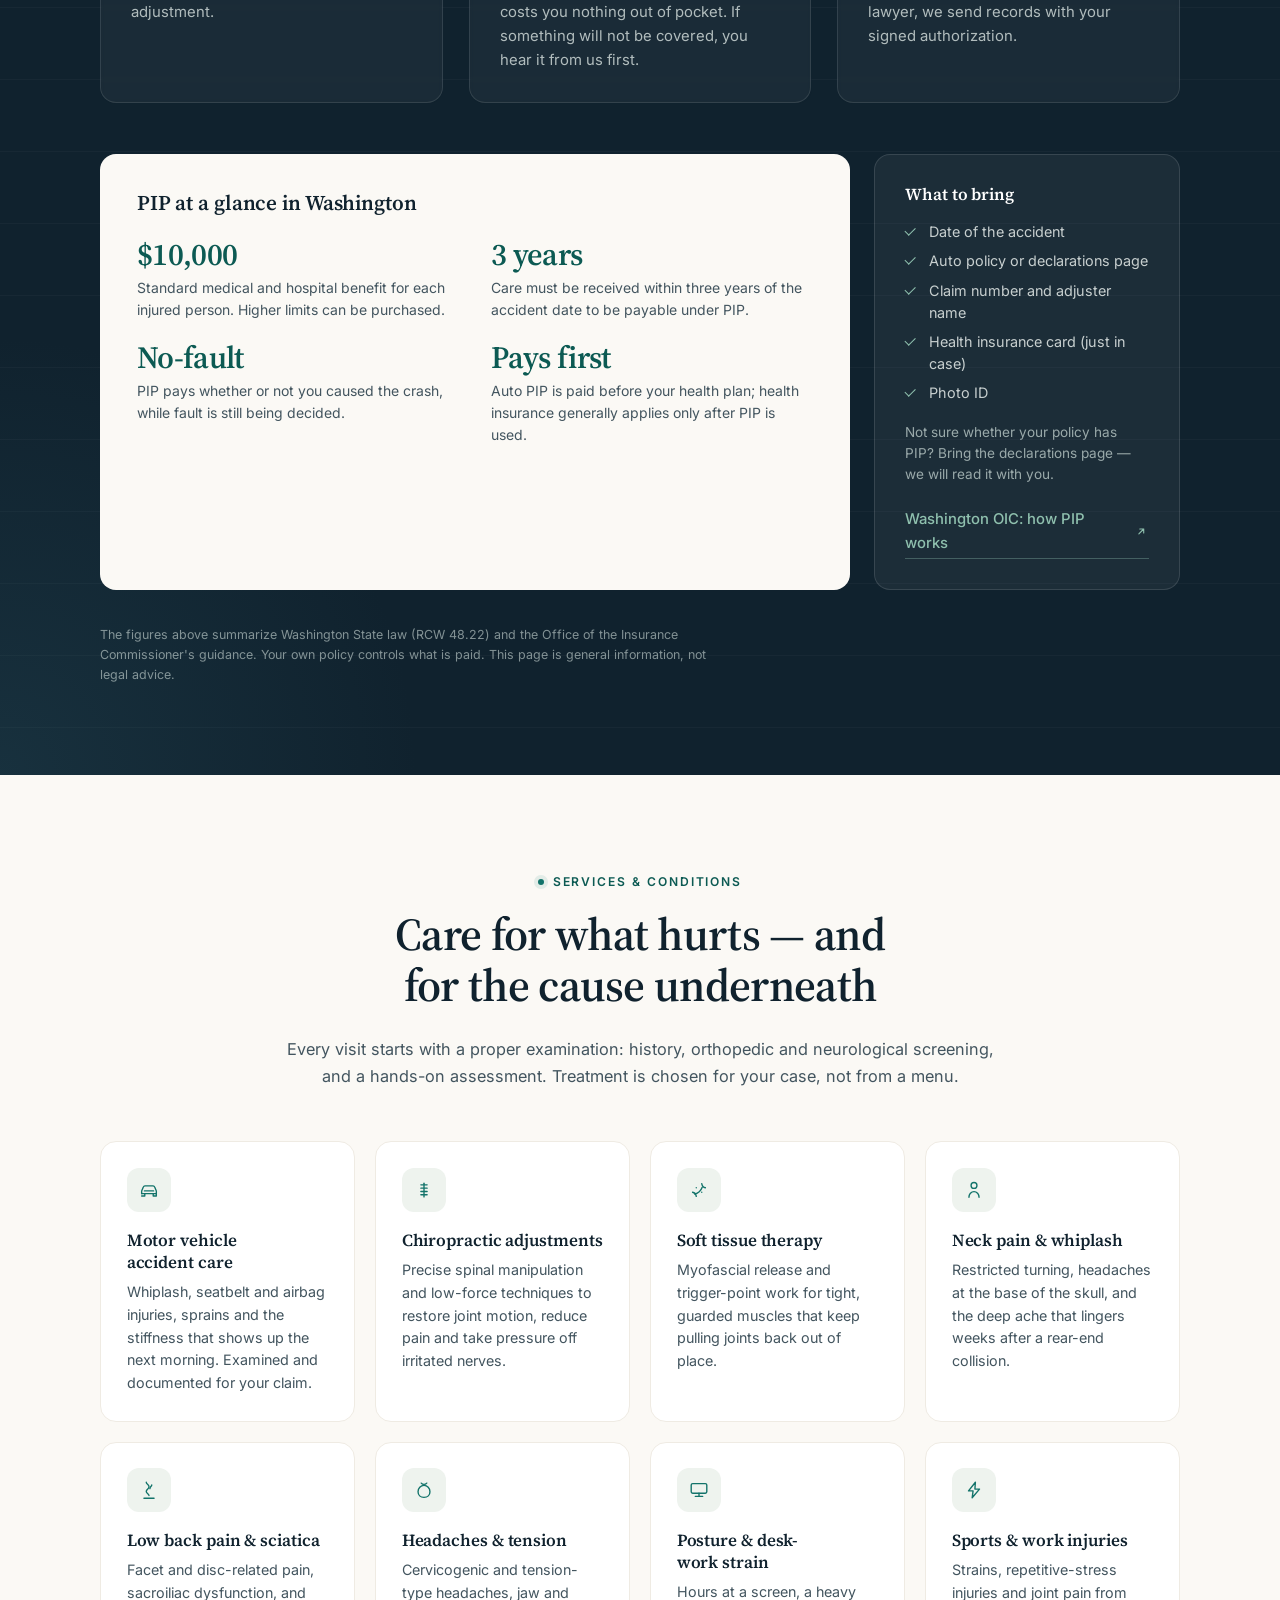
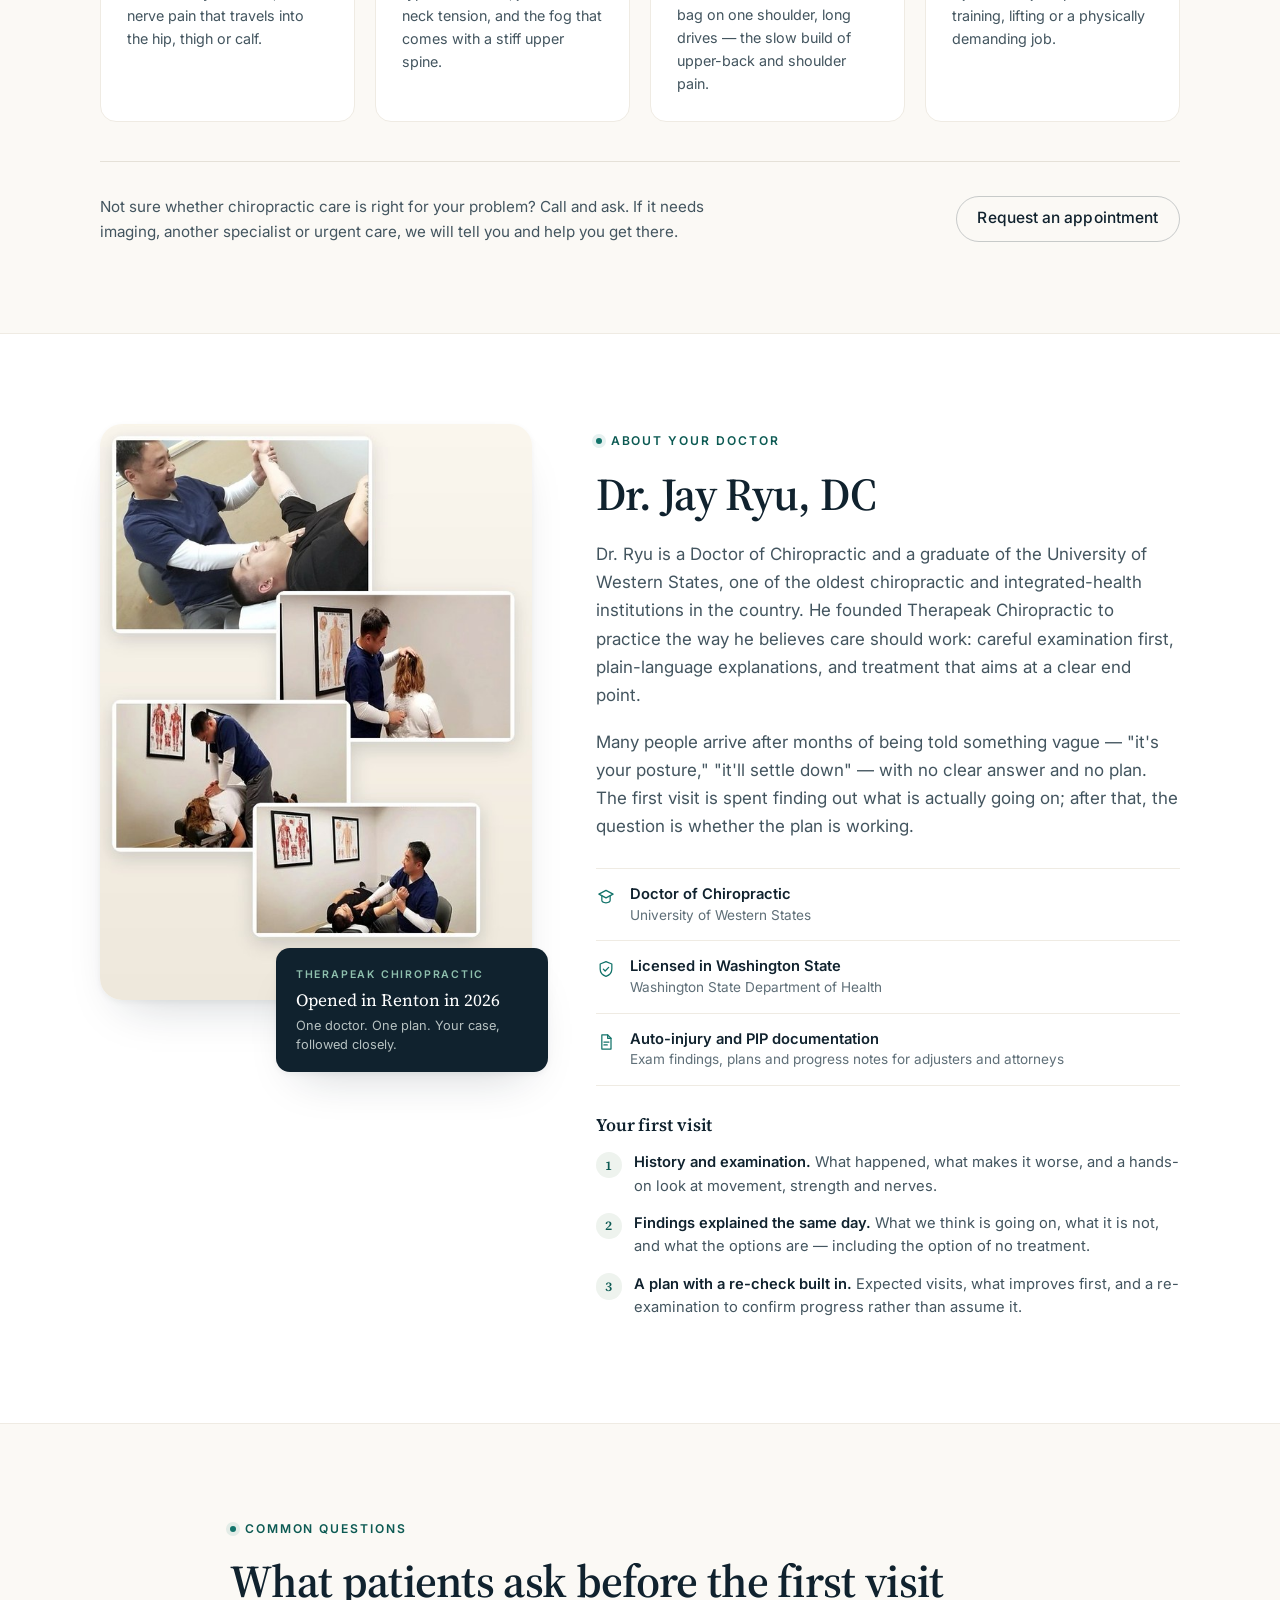
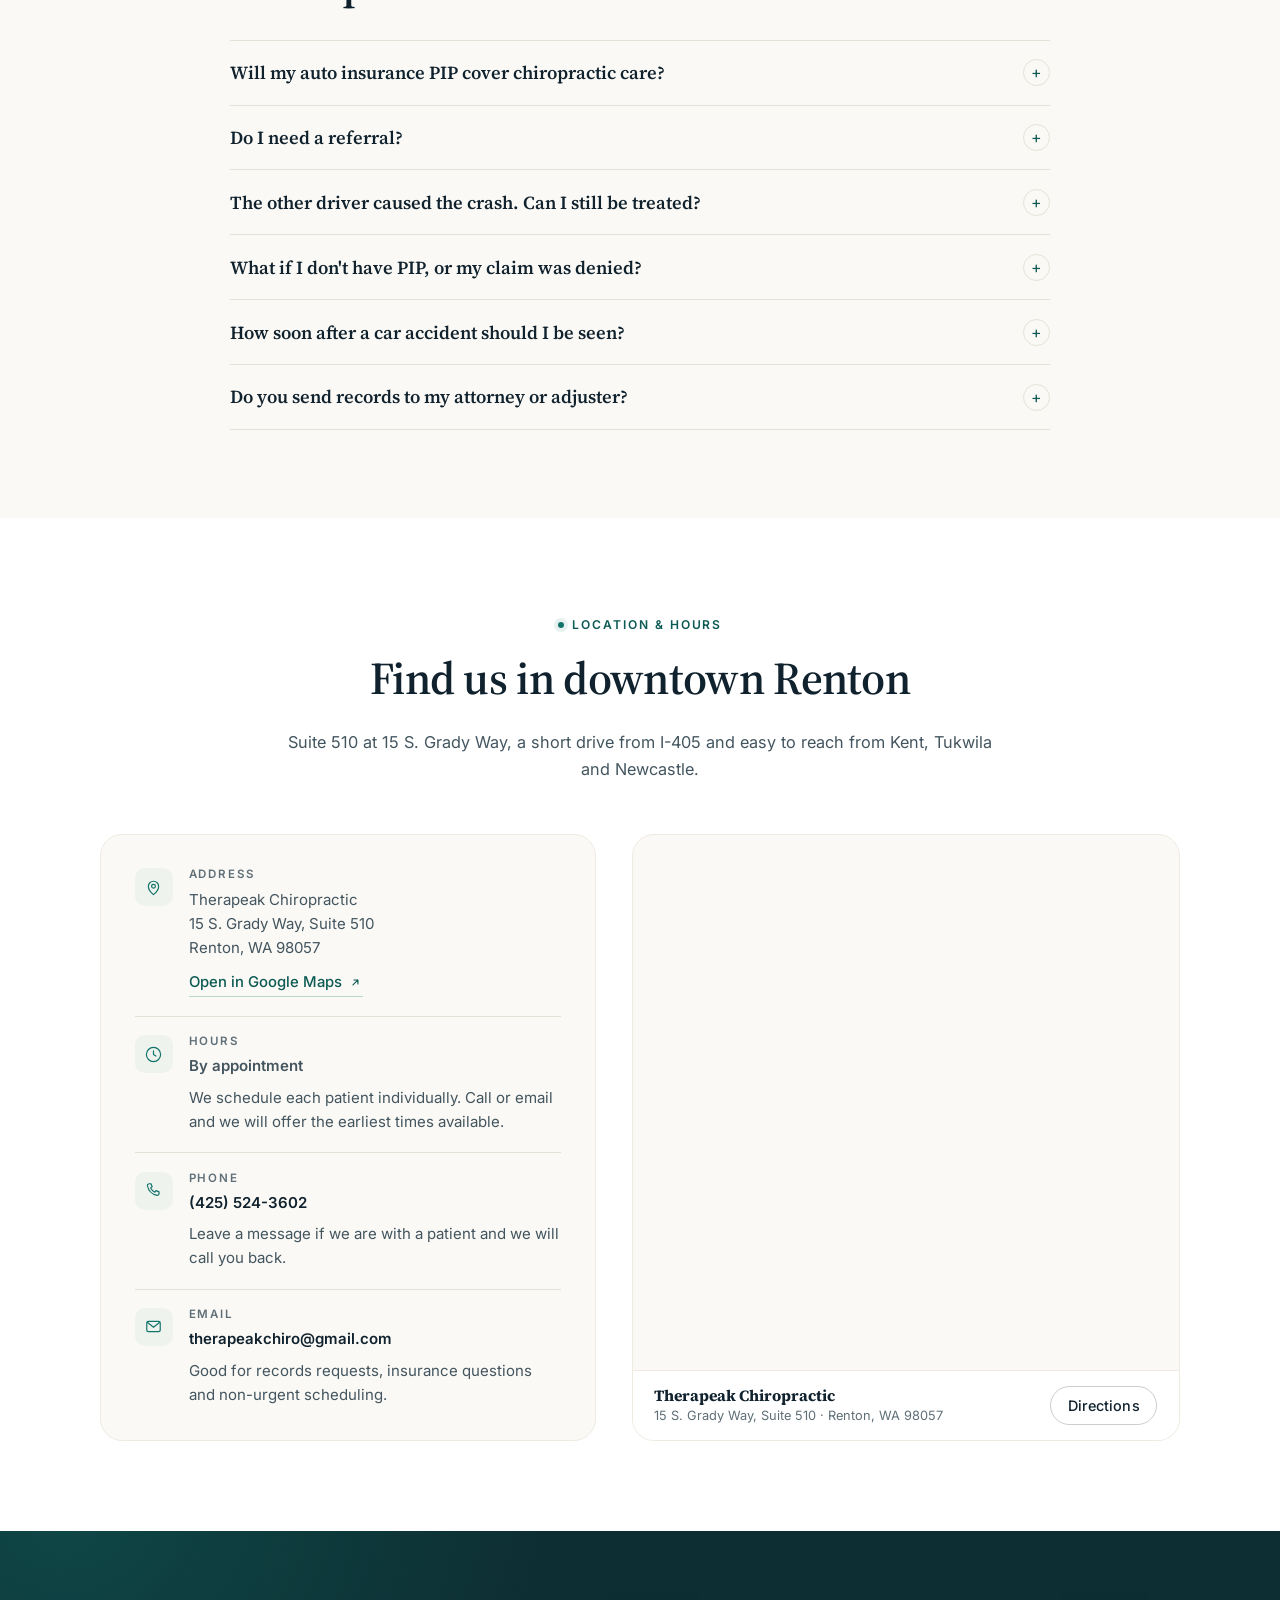
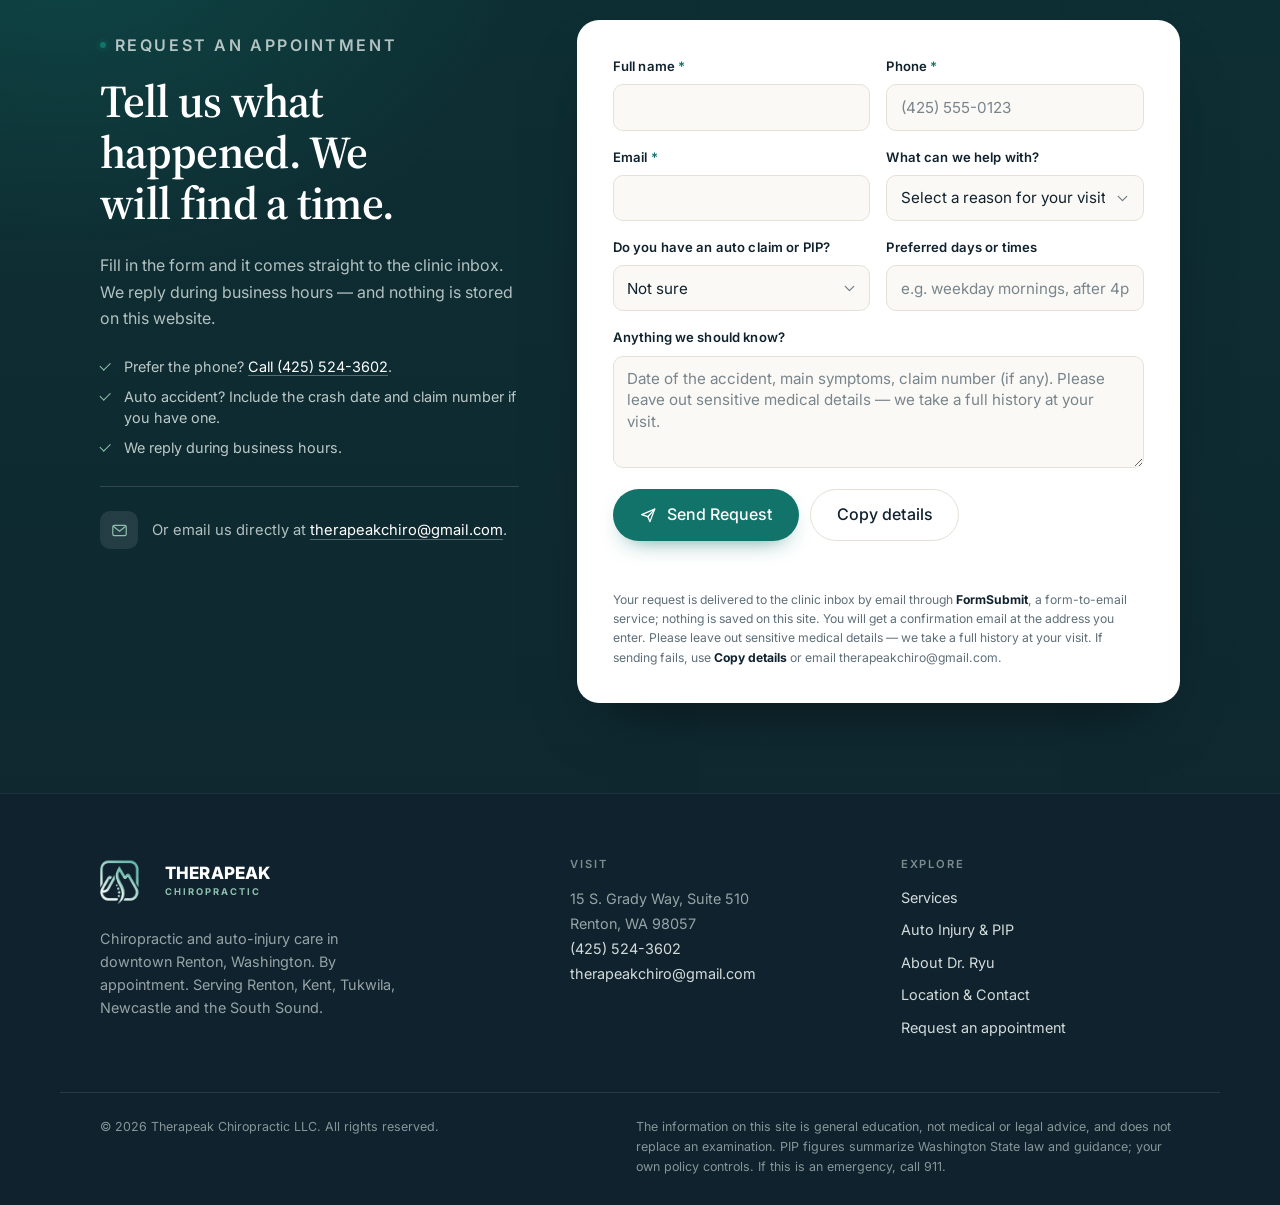
==== commit dba298ef: "Appointment form: post normally so FormSubmit can send the patient a confirmation FormSubmit only se" ====
--- a/index.html
+++ b/index.html
@@ -637,10 +637,11 @@
         </div>
 
         <form class="appointment-form" id="appointment-form" action="https://formsubmit.co/therapeakchiro@gmail.com" method="POST" novalidate>
-          <input type="hidden" name="_subject" value="New appointment request — therapeakchiro.com">
+          <input type="hidden" name="_subject" id="subject-field" value="New appointment request — therapeakchiro.com">
           <input type="hidden" name="_template" value="table">
-          <input type="hidden" name="_captcha" value="false">
           <input type="hidden" name="_replyto" value="email">
+          <input type="hidden" name="_next" value="https://therapeakchiro.com/thanks.html">
+          <input type="hidden" name="_autoresponse" id="autoresponse" value="Thank you for contacting Therapeak Chiropractic. We have received your appointment request and will follow up during business hours to confirm a day and time. If your request is urgent, call (425) 524-3602.">
           <div class="hp-field" aria-hidden="true">
             <label for="_honey">Leave this field empty</label>
             <input type="text" id="_honey" name="_honey" tabindex="-1" autocomplete="off">
@@ -705,7 +706,7 @@
           </div>
 
           <p class="form-status" id="form-status" role="status" aria-live="polite"></p>
-          <p class="fineprint fineprint-light">Your request is delivered to the clinic inbox by email through <strong>FormSubmit</strong>, a form-to-email service; nothing is saved on this site. Please leave out sensitive medical details — we take a full history at your visit. If sending fails, use <strong>Copy details</strong> or email therapeakchiro@gmail.com.</p>
+          <p class="fineprint fineprint-light">Your request is delivered to the clinic inbox by email through <strong>FormSubmit</strong>, a form-to-email service; nothing is saved on this site. You will get a confirmation email at the address you enter. Please leave out sensitive medical details — we take a full history at your visit. If sending fails, use <strong>Copy details</strong> or email therapeakchiro@gmail.com.</p>
         </form>
       </div>
     </section>
--- a/styles.css
+++ b/styles.css
@@ -756,7 +756,7 @@
   gap: clamp(2rem, 5vw, 4.5rem);
   align-items: start;
 }
-.about-visual { position: relative; padding-bottom: 4rem; }
+.about-visual { position: relative; padding-bottom: 4.5rem; }
 .about-visual figure {
   margin: 0;
   border-radius: var(--radius-lg);
